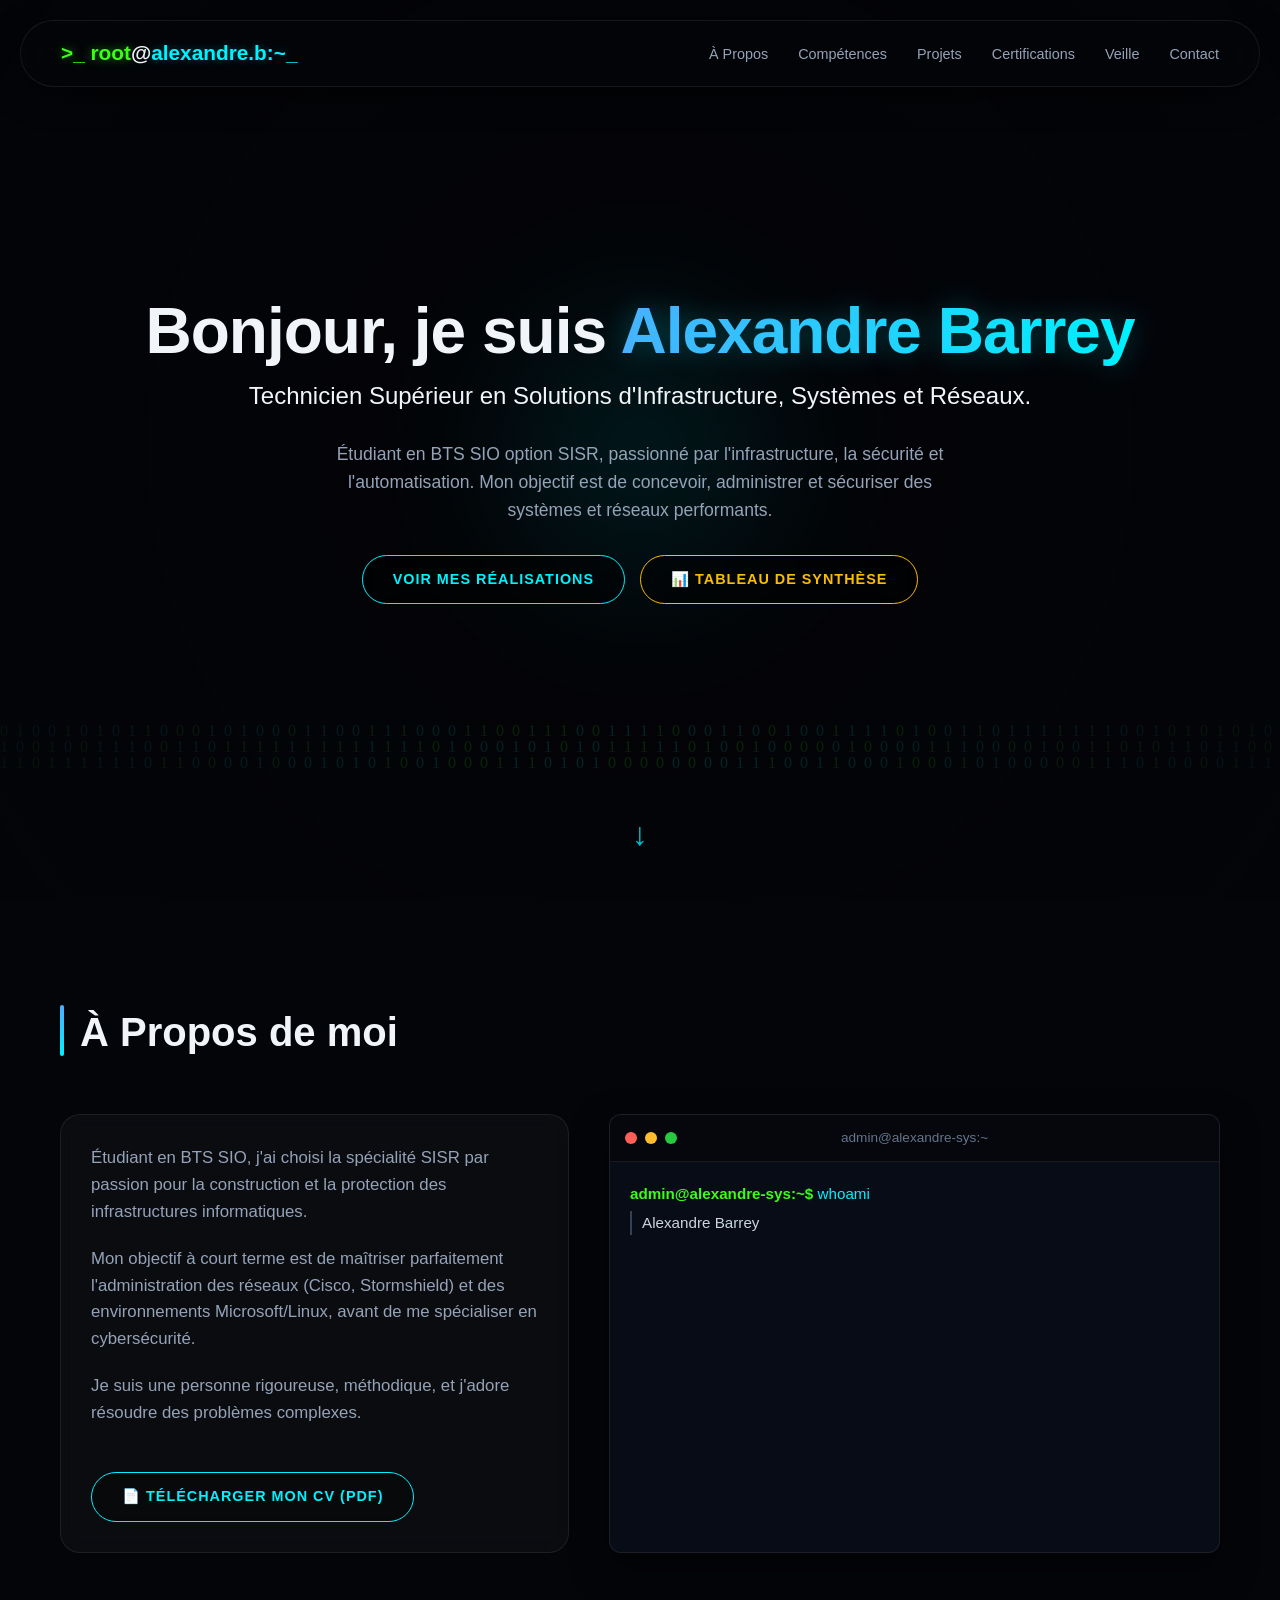
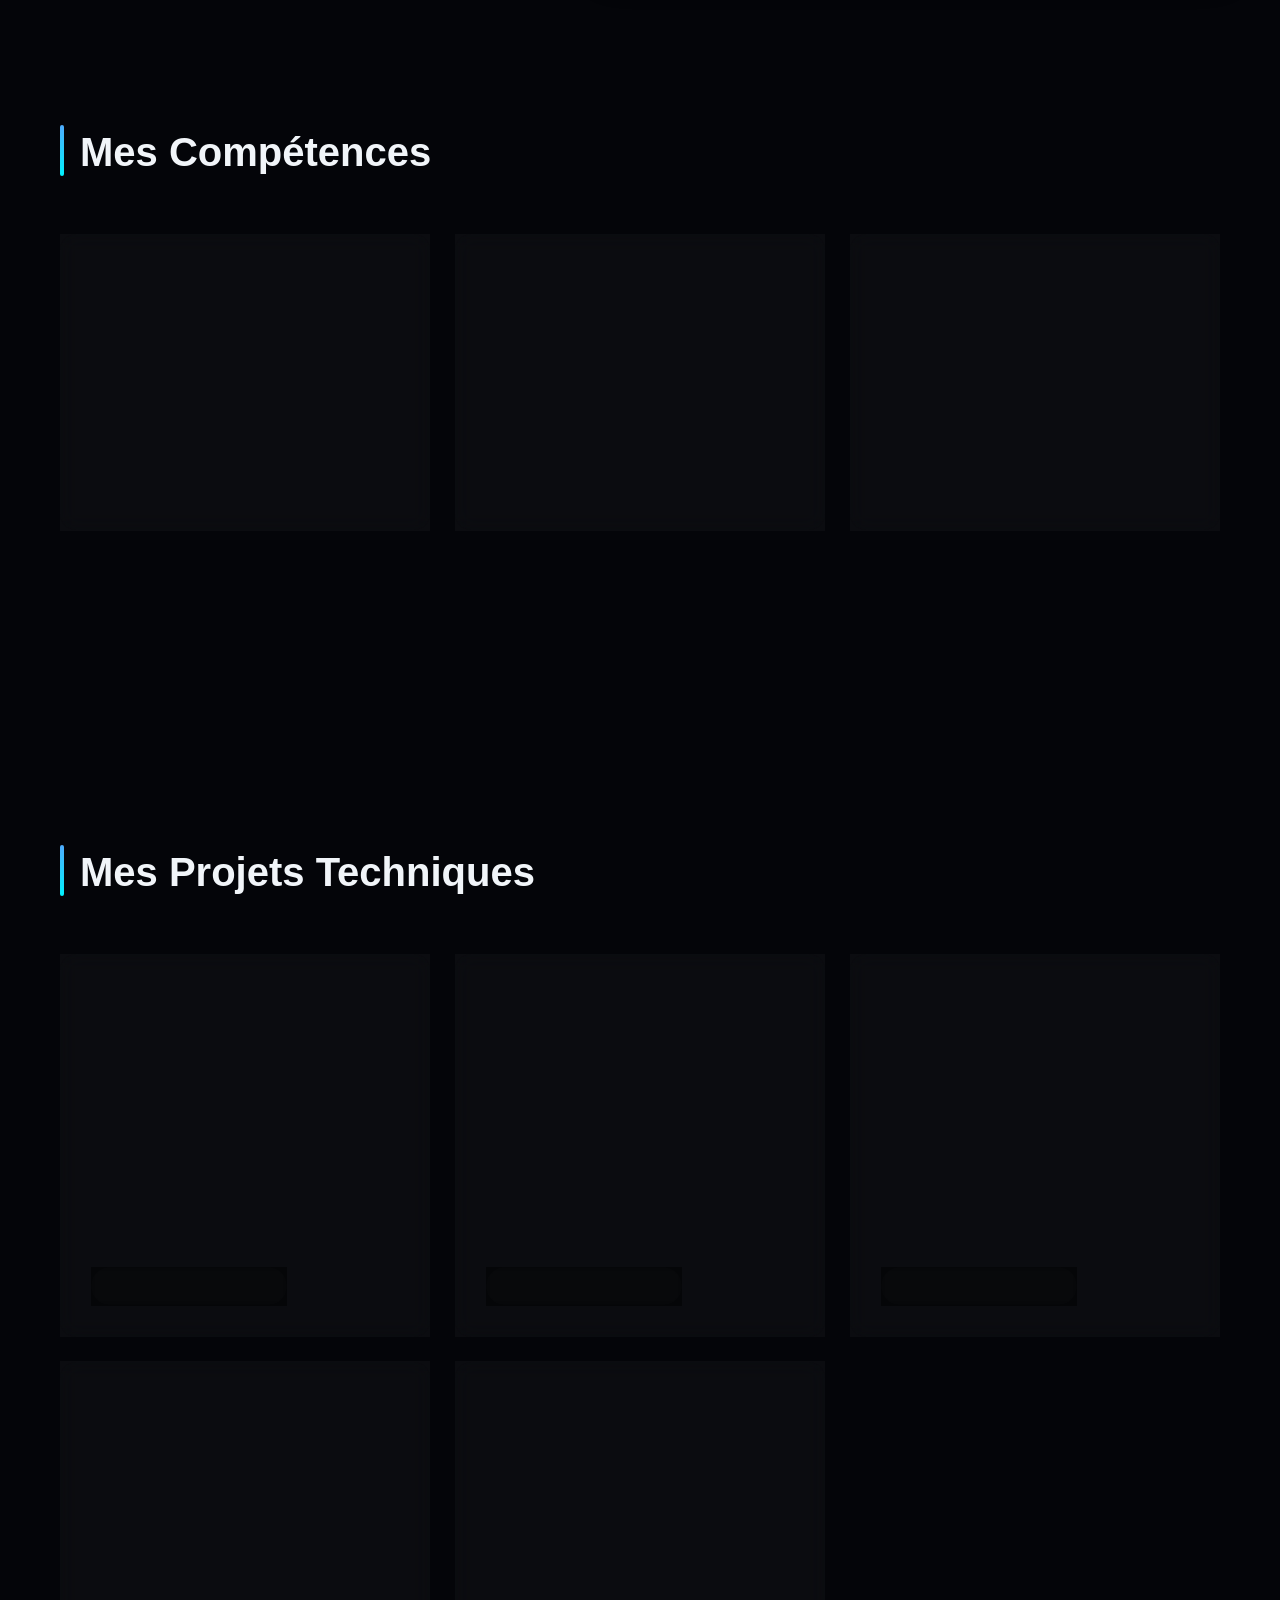
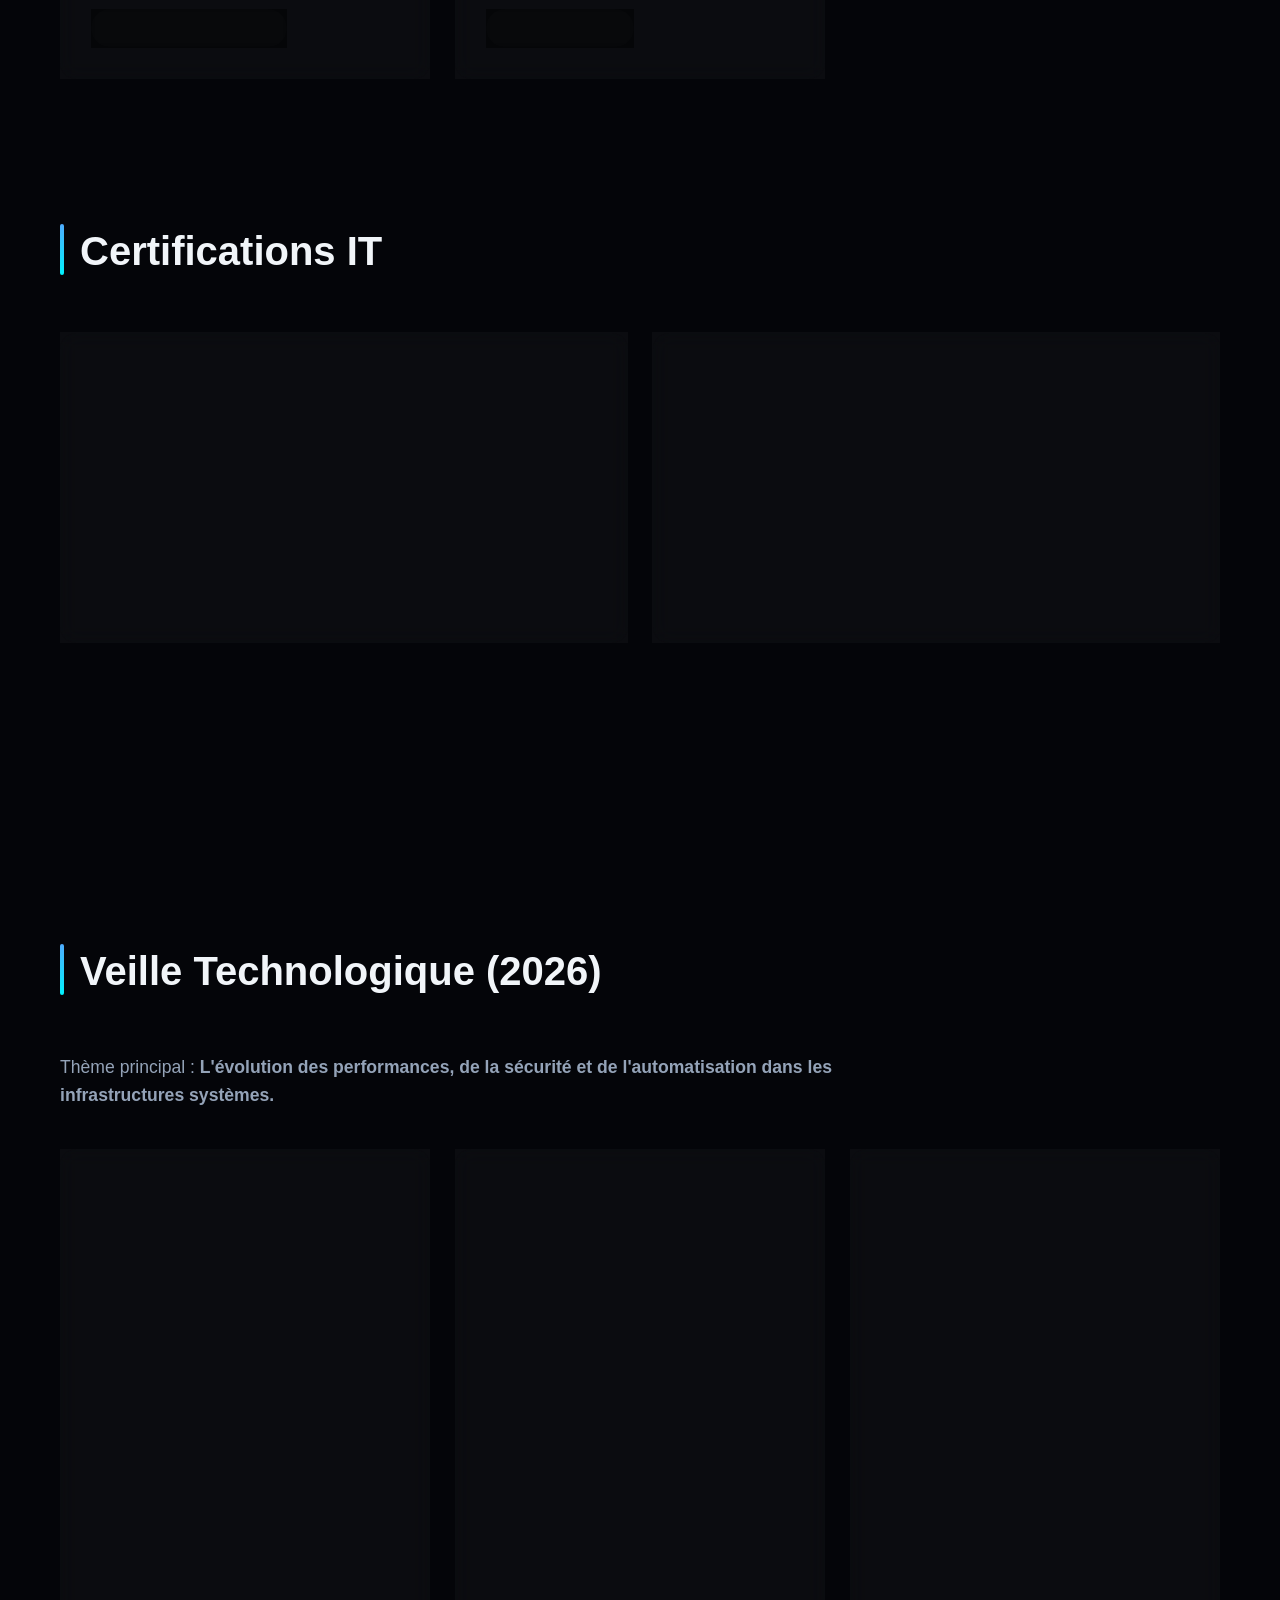
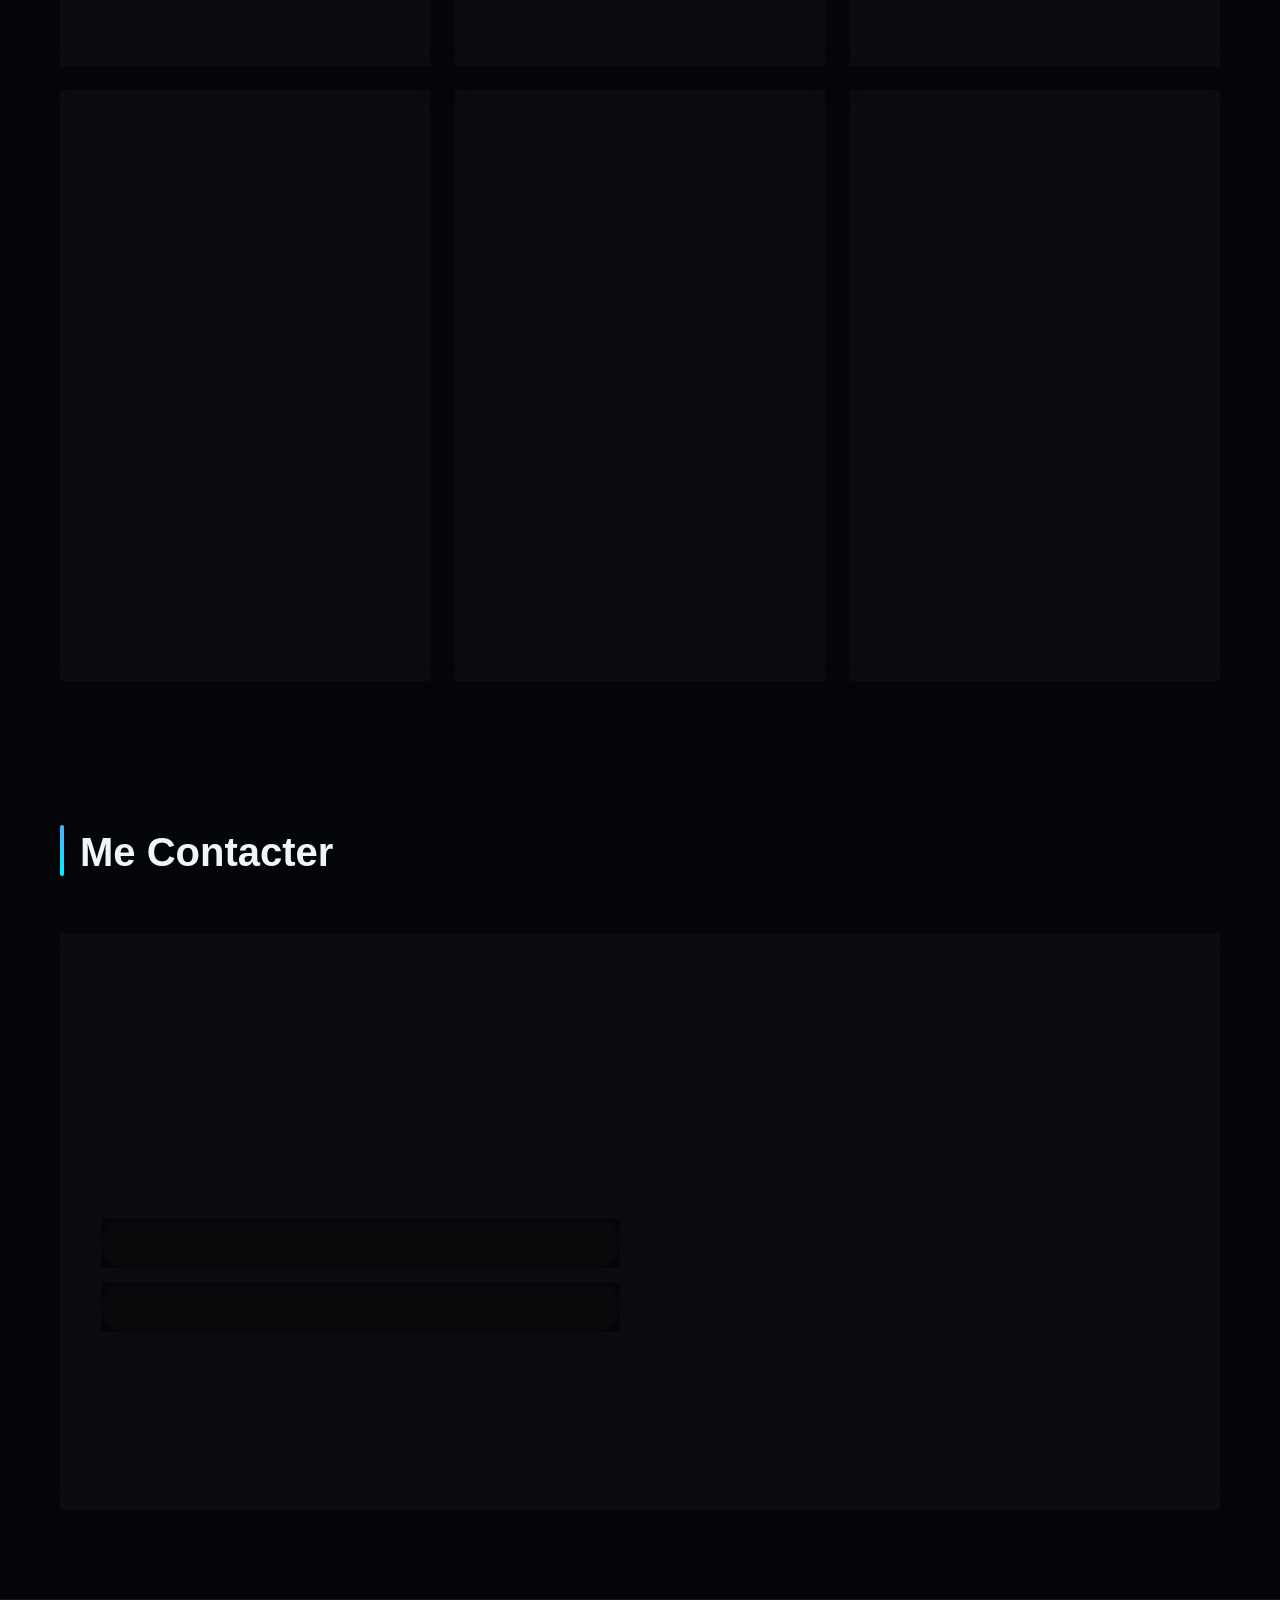
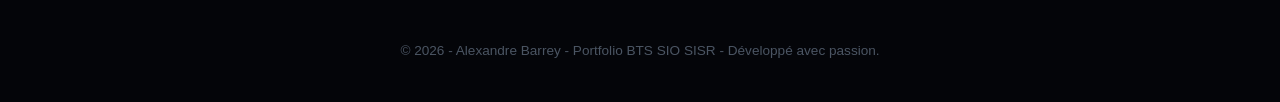
==== index.html @ c7a0bb89 "Update index.html" ====
<!DOCTYPE html>
<html lang="fr">
<head>
    <meta charset="UTF-8">
    <meta name="viewport" content="width=device-width, initial-scale=1.0">
    
    <title>Alexandre Barrey - Portfolio BTS SIO SISR - Infrastructure & Réseaux</title>
    <meta name="description" content="Portfolio professionnel d'Alexandre Barrey, étudiant en BTS SIO SISR. Spécialiste en solutions d'infrastructure, systèmes et réseaux informatiques.">
    <meta name="keywords" content="Alexandre Barrey, Alexandre Barrey SIO, Portfolio Alexandre Barrey, BTS SIO SISR, Administrateur Réseaux, Infrastructure, WDS, MDT, Sophos, GLPI, Cybersécurité">
    <meta name="author" content="Alexandre Barrey">
    <link rel="canonical" href="https://alexandresio7.github.io/Portfolio/">

    <meta property="og:title" content="Alexandre Barrey - Portfolio SISR">
    <meta property="og:description" content="Découvrez mes projets et compétences en systèmes et réseaux.">
    <meta property="og:url" content="https://alexandresio7.github.io/Portfolio/">
    <meta property="og:type" content="website">
    
    <style>
        /* ============================================================
           PORTFOLIO ALEXANDRE BARREY - ONE-PAGE GLASSMORPHISM
           ============================================================ */

        :root {
            --bg-dark: #040509;
            --bg-panel: rgba(255, 255, 255, 0.03);
            --border-glass: rgba(255, 255, 255, 0.08);
            --text-primary: #f1f5f9;
            --text-secondary: #94a3b8;
            --accent-neon: #00f2fe;
            --accent-glow: rgba(0, 242, 254, 0.3);
            --accent-purple: #4facfe;
            --terminal-bg: rgba(10, 15, 25, 0.85);
            --transition-smooth: all 0.5s cubic-bezier(0.23, 1, 0.32, 1);
        }

        * { margin: 0; padding: 0; box-sizing: border-box; font-family: 'SF Pro Display', -apple-system, BlinkMacSystemFont, 'Segoe UI', Roboto, sans-serif; -webkit-font-smoothing: antialiased; }

        body {
            background-color: var(--bg-dark);
            color: var(--text-primary);
            line-height: 1.6;
            scroll-behavior: smooth;
            overflow-x: hidden;
        }

        /* --- CANVAS BACKGROUND (MATRIX RAIN) --- */
        #bg-canvas {
            position: fixed;
            top: 0;
            left: 0;
            width: 100vw;
            height: 100vh;
            z-index: -2; 
            pointer-events: none; 
        }
        
        .bg-overlay {
            position: fixed; top: 0; left: 0; width: 100vw; height: 100vh;
            background: radial-gradient(circle at center, transparent 0%, rgba(4, 5, 9, 0.8) 100%);
            z-index: -1; pointer-events: none;
        }

        ::-webkit-scrollbar { width: 8px; }
        ::-webkit-scrollbar-track { background: var(--bg-dark); }
        ::-webkit-scrollbar-thumb { background: var(--border-glass); border-radius: 4px; }

        /* --- NAVIGATION --- */
        nav {
            display: flex; justify-content: space-between; align-items: center;
            padding: 15px 40px; background-color: rgba(4, 5, 9, 0.8);
            backdrop-filter: blur(20px); -webkit-backdrop-filter: blur(20px);
            position: fixed; width: calc(100% - 40px); max-width: 1400px;
            top: 20px; left: 50%; transform: translateX(-50%);
            z-index: 1000; border-radius: 100px;
            border: 1px solid var(--border-glass);
            box-shadow: 0 10px 30px rgba(0, 0, 0, 0.5);
        }

        .logo { 
            font-family: 'Consolas', 'Courier New', monospace; 
            font-size: 1.3rem; 
            font-weight: 700; 
            letter-spacing: 0px; 
            text-transform: lowercase; 
            text-decoration: none; 
        }
        .logo .user { color: #39ff14; text-shadow: 0 0 10px rgba(57, 255, 20, 0.5); }
        .logo .at { color: var(--text-primary); }
        .logo .host { color: var(--accent-neon); text-shadow: 0 0 10px var(--accent-glow); }
        .logo .cursor-blink { color: var(--accent-neon); animation: blink 1s step-end infinite; }

        .nav-links { list-style: none; display: flex; gap: 30px; }
        .nav-links a { color: var(--text-secondary); text-decoration: none; font-weight: 500; font-size: 0.9rem; transition: 0.3s; }
        .nav-links a:hover { color: var(--text-primary); text-shadow: 0 0 5px var(--accent-neon); }

        /* --- HERO SECTION & FLECHE --- */
        .hero { height: 100vh; display: flex; justify-content: center; align-items: center; text-align: center; padding: 0 20px; position: relative; }
        .hero::before { content: ''; position: absolute; width: 400px; height: 400px; background: radial-gradient(circle, var(--accent-glow) 0%, transparent 70%); border-radius: 50%; filter: blur(60px); opacity: 0.4; z-index: -1; }
        .hero h1 { font-size: 4rem; font-weight: 900; letter-spacing: -1px; margin-bottom: 10px; line-height: 1.1; }
        .hero h1 span { background: linear-gradient(90deg, var(--accent-purple), var(--accent-neon)); -webkit-background-clip: text; background-clip: text; color: transparent; text-shadow: 0 0 30px var(--accent-glow); }
        .hero h2 { font-size: 1.5rem; font-weight: 500; color: var(--text-primary); margin-top: 10px; }
        .hero p { margin: 25px auto; max-width: 650px; font-size: 1.1rem; color: var(--text-secondary); }
        
        .btn { display: inline-block; padding: 12px 30px; background: rgba(0, 0, 0, 0.5); backdrop-filter: blur(5px); color: var(--accent-neon); text-decoration: none; border-radius: 50px; font-weight: 600; font-size: 0.9rem; text-transform: uppercase; letter-spacing: 1px; border: 1px solid var(--accent-neon); transition: var(--transition-smooth); cursor: pointer; }
        .btn:hover { color: #040509; background-color: var(--accent-neon); box-shadow: 0 0 30px var(--accent-glow); transform: translateY(-2px); }

        .scroll-down { position: absolute; bottom: 40px; left: 50%; transform: translateX(-50%); font-size: 2rem; color: var(--accent-neon); text-decoration: none; animation: bounce 2s infinite; transition: 0.3s; opacity: 0.8; }
        .scroll-down:hover { opacity: 1; text-shadow: 0 0 15px var(--accent-glow); }
        @keyframes bounce { 0%, 20%, 50%, 80%, 100% { transform: translateY(0) translateX(-50%); } 40% { transform: translateY(-15px) translateX(-50%); } 60% { transform: translateY(-7px) translateX(-50%); } }

        /* --- SECTIONS GLOBALES --- */
        .section { padding: 100px 20px 40px 20px; max-width: 1200px; margin: auto; min-height: 80vh; position: relative;}
        .section-title { margin-bottom: 50px; font-size: 2.5rem; font-weight: 900; color: var(--text-primary); position: relative; padding-left: 20px; }
        .section-title::before { content: ''; position: absolute; left: 0; top: 5px; height: 80%; width: 4px; background: linear-gradient(to bottom, var(--accent-purple), var(--accent-neon)); border-radius: 2px; }

        /* --- A PROPOS / TERMINAL --- */
        .grid-about { display: grid; grid-template-columns: 1fr 1.2fr; gap: 40px; align-items: stretch; }
        .about-text { background: var(--bg-panel); backdrop-filter: blur(10px); padding: 30px; border-radius: 20px; border: 1px solid var(--border-glass); }
        .about-text p { color: var(--text-secondary); margin-bottom: 20px; font-size: 1.05rem; }
        
        .terminal-window { background: var(--terminal-bg); border-radius: 12px; border: 1px solid var(--border-glass); box-shadow: 0 15px 35px rgba(0,0,0,0.5); overflow: hidden; font-family: 'Consolas', 'Courier New', monospace; font-size: 0.95rem; display: flex; flex-direction: column; }
        .terminal-header { background: rgba(0, 0, 0, 0.4); padding: 12px 15px; display: flex; align-items: center; border-bottom: 1px solid var(--border-glass); }
        .term-dot { width: 12px; height: 12px; border-radius: 50%; margin-right: 8px; }
        .dot-red { background-color: #ff5f56; } .dot-yellow { background-color: #ffbd2e; } .dot-green { background-color: #27c93f; }
        .term-title { margin-left: auto; margin-right: auto; color: #64748b; font-size: 0.85rem; padding-right: 60px; }
        .terminal-body { padding: 20px; color: #e2e8f0; flex: 1; }
        .prompt { color: #39ff14; font-weight: bold; } .cmd { color: #00f2fe; }
        .output { color: #cbd5e1; margin-bottom: 15px; padding-left: 10px; border-left: 2px solid #334155; margin-top: 5px; }
        .highlight-output { color: #fbbc04; font-weight: bold; }
        .cursor { display: inline-block; width: 8px; height: 18px; background-color: #39ff14; vertical-align: middle; animation: blink 1s step-end infinite; }
        @keyframes blink { 0%, 100% { opacity: 1; } 50% { opacity: 0; } }

        /* --- COMPETENCES --- */
        .skill-item { margin-bottom: 20px; }
        .skill-info { display: flex; justify-content: space-between; margin-bottom: 8px; font-size: 0.95rem; color: var(--text-primary); font-weight: 500; }
        .skill-bar-bg { width: 100%; height: 8px; background: rgba(0, 0, 0, 0.4); border-radius: 10px; border: 1px solid var(--border-glass); overflow: hidden; }
        .skill-bar-fill { height: 100%; background: linear-gradient(90deg, var(--accent-purple), var(--accent-neon)); border-radius: 10px; box-shadow: 0 0 10px var(--accent-glow); }

        /* --- PROJETS ET CARTES --- */
        .grid-container { display: grid; grid-template-columns: repeat(auto-fit, minmax(320px, 1fr)); gap: 25px; }
        .card { background: var(--bg-panel); backdrop-filter: blur(10px); padding: 30px; border-radius: 16px; border: 1px solid var(--border-glass); transition: var(--transition-smooth); position: relative; overflow: hidden; display: flex; flex-direction: column; opacity: 0; transform: translateY(30px); }
        .card::after { content: ''; position: absolute; width: 100px; height: 100px; background: var(--accent-glow); border-radius: 50%; filter: blur(30px); opacity: 0; transition: var(--transition-smooth); top: -50px; right: -50px; z-index: -1; }
        .card:hover { transform: translateY(-8px); border-color: rgba(0, 242, 254, 0.3); box-shadow: 0 20px 40px rgba(0, 0, 0, 0.4); }
        .card:hover::after { opacity: 1; }
        .card h3 { margin-bottom: 20px; font-size: 1.3rem; color: var(--text-primary); }
        .card p { color: var(--text-secondary); margin-bottom: 25px; font-size: 0.95rem; flex-grow: 1; }
        
        .badge { display: inline-block; background-color: rgba(255, 255, 255, 0.03); color: var(--text-secondary); padding: 6px 14px; border-radius: 40px; font-size: 0.75rem; font-weight: 500; margin: 0 6px 8px 0; border: 1px solid var(--border-glass); }
        .card:hover .badge { border-color: rgba(0, 242, 254, 0.2); color: var(--text-primary); }
        .btn-view { margin-top: auto; align-self: flex-start; padding: 8px 20px; font-size: 0.8rem; }

        /* --- DIAPOSITIVES VEILLE (PLAN) --- */
        .slide-grid { display: grid; grid-template-columns: repeat(auto-fit, minmax(200px, 1fr)); gap: 15px; margin-top: 15px; }
        .slide-item { background: rgba(0,0,0,0.4); border: 1px solid var(--border-glass); border-left: 3px solid var(--accent-neon); padding: 15px; border-radius: 8px; }
        .slide-item h4 { color: var(--text-primary); font-size: 1rem; margin-bottom: 10px; }
        .slide-item ul { margin-left: 15px; color: var(--text-secondary); font-size: 0.85rem; }
        .slide-item .key-point { margin-top: 10px; color: var(--accent-neon); font-size: 0.85rem; font-weight: bold; }

        /* --- CONTACT FORM --- */
        .contact-container { display: grid; grid-template-columns: 1fr 1fr; gap: 40px; background: var(--bg-panel); padding: 40px; border-radius: 20px; border: 1px solid var(--border-glass); backdrop-filter: blur(10px); }
        .contact-form { display: flex; flex-direction: column; gap: 20px; }
        .contact-form div { display: flex; flex-direction: column; gap: 8px; }
        .contact-form label { font-weight: 600; color: var(--text-secondary); font-size: 0.9rem; }
        .contact-form input, .contact-form textarea { width: 100%; padding: 15px; border: 1px solid var(--border-glass); border-radius: 12px; background-color: rgba(0, 0, 0, 0.4); color: var(--text-primary); font-size: 1rem; transition: var(--transition-smooth); }
        .contact-form input:focus, .contact-form textarea:focus { outline: none; border-color: var(--accent-neon); box-shadow: 0 0 15px var(--accent-glow); }
        .contact-form textarea { min-height: 150px; resize: vertical; }
        .btn-submit { background: linear-gradient(90deg, var(--accent-purple), var(--accent-neon)); color: #040509; border: none; padding: 15px; border-radius: 12px; font-weight: 700; cursor: pointer; transition: 0.3s; margin-top: 10px; }
        .btn-submit:hover { box-shadow: 0 10px 30px var(--accent-glow); transform: translateY(-2px); }
        
        .contact-info h3 { margin-bottom: 20px; color: var(--accent-neon); }
        .contact-info p { color: var(--text-secondary); margin-bottom: 20px; }
        .social-btn { display: block; text-align: center; margin-bottom: 15px; }

        /* --- BOUTON RETOUR EN HAUT --- */
        #backToTop {
            position: fixed; bottom: 30px; right: 30px; width: 50px; height: 50px;
            background-color: rgba(4, 5, 9, 0.8); backdrop-filter: blur(10px);
            border: 1px solid var(--accent-neon); border-radius: 50%;
            display: flex; justify-content: center; align-items: center;
            color: var(--accent-neon); font-size: 1.5rem; text-decoration: none;
            box-shadow: 0 5px 15px rgba(0,0,0,0.5); transition: var(--transition-smooth);
            opacity: 0; visibility: hidden; z-index: 999;
        }
        #backToTop.show { opacity: 1; visibility: visible; }
        #backToTop:hover { background-color: var(--accent-neon); color: #000; box-shadow: 0 0 20px var(--accent-glow); transform: translateY(-5px); }

        /* --- FOOTER --- */
        footer { text-align: center; padding: 40px 20px; border-top: 1px solid var(--border-glass); margin-top: 50px; color: #4b5563; font-size: 0.85rem; position: relative;}

        /* --- RESPONSIVE --- */
        @media (max-width: 900px) {
            nav { padding: 15px 20px; flex-direction: column; gap: 10px; border-radius: 20px; }
            .nav-links { gap: 15px; flex-wrap: wrap; justify-content: center; }
            .hero h1 { font-size: 2.5rem; }
            .grid-about, .contact-container { grid-template-columns: 1fr; }
        }
    </style>
</head>
<body>

    <canvas id="bg-canvas"></canvas>
    <div class="bg-overlay"></div>

    <nav>
        <a href="#accueil" class="logo">
            <span class="user">&gt;_ root</span><span class="at">@</span><span class="host">alexandre.b:~</span><span class="cursor-blink">_</span>
        </a>
        <ul class="nav-links">
            <li><a href="#about">À Propos</a></li>
            <li><a href="#competences">Compétences</a></li>
            <li><a href="#projets">Projets</a></li>
            <li><a href="#certifications">Certifications</a></li>
            <li><a href="#veille">Veille</a></li>
            <li><a href="#contact">Contact</a></li>
        </ul>
    </nav>

    <header id="accueil" class="hero">
        <div>
            <h1>Bonjour, je suis <span>Alexandre Barrey</span></h1>
            <h2>Technicien Supérieur en Solutions d'Infrastructure, Systèmes et Réseaux.</h2>
            <p>Étudiant en BTS SIO option SISR, passionné par l'infrastructure, la sécurité et l'automatisation. Mon objectif est de concevoir, administrer et sécuriser des systèmes et réseaux performants.</p>
            <div style="margin-top: 30px; display: flex; justify-content: center; gap: 15px; flex-wrap: wrap;">
                <a href="#projets" class="btn">Voir mes réalisations</a>
                <a href="https://docs.google.com/spreadsheets/d/1T4hxC_go26bJ9x8VVzdnUFsI1xL2lahg/edit?usp=sharing" target="_blank" class="btn" style="border-color: #fbbc04; color: #fbbc04;">📊 Tableau de Synthèse</a>
            </div>
        </div>
        <a href="#about" class="scroll-down" title="Découvrir mon profil">↓</a>
    </header>

    <section id="about" class="section">
        <h2 class="section-title">À Propos de moi</h2>
        <div class="grid-about">
            <div class="about-text">
                <p>Étudiant en BTS SIO, j'ai choisi la spécialité SISR par passion pour la construction et la protection des infrastructures informatiques.</p>
                <p>Mon objectif à court terme est de maîtriser parfaitement l'administration des réseaux (Cisco, Stormshield) et des environnements Microsoft/Linux, avant de me spécialiser en cybersécurité.</p>
                <p>Je suis une personne rigoureuse, méthodique, et j'adore résoudre des problèmes complexes.</p>
                <br>
                <a href="CV-Alexandre-Barrey.pdf" target="_blank" class="btn">📄 Télécharger mon CV (PDF)</a>
            </div>

            <div class="terminal-window" id="terminal-trigger">
                <div class="terminal-header">
                    <div class="term-dot dot-red"></div>
                    <div class="term-dot dot-yellow"></div>
                    <div class="term-dot dot-green"></div>
                    <div class="term-title">admin@alexandre-sys:~</div>
                </div>
                <div class="terminal-body" id="terminal-content">
                    </div>
            </div>
        </div>
    </section>

    <section id="competences" class="section">
        <h2 class="section-title">Mes Compétences</h2>
        <div class="grid-container">
            
            <div class="card">
                <h3>🌐 Réseau & Infrastructure</h3>
                
                <div class="skill-item">
                    <div class="skill-info"><span>Commutation & Routage (Cisco)</span><span>85%</span></div>
                    <div class="skill-bar-bg"><div class="skill-bar-fill" style="width: 85%;"></div></div>
                </div>
                <div class="skill-item">
                    <div class="skill-info"><span>Services TCP/IP (DNS, DHCP)</span><span>90%</span></div>
                    <div class="skill-bar-bg"><div class="skill-bar-fill" style="width: 90%;"></div></div>
                </div>
                <div class="skill-item">
                    <div class="skill-info"><span>VLAN & Interconnexion</span><span>80%</span></div>
                    <div class="skill-bar-bg"><div class="skill-bar-fill" style="width: 80%;"></div></div>
                </div>
            </div>

            <div class="card">
                <h3>🖥️ Systèmes & Virtualisation</h3>
                
                <div class="skill-item">
                    <div class="skill-info"><span>Windows Server & Active Directory</span><span>90%</span></div>
                    <div class="skill-bar-bg"><div class="skill-bar-fill" style="width: 90%;"></div></div>
                </div>
                <div class="skill-item">
                    <div class="skill-info"><span>Déploiement (WDS / MDT)</span><span>85%</span></div>
                    <div class="skill-bar-bg"><div class="skill-bar-fill" style="width: 85%;"></div></div>
                </div>
                <div class="skill-item">
                    <div class="skill-info"><span>Environnement Linux (Debian)</span><span>75%</span></div>
                    <div class="skill-bar-bg"><div class="skill-bar-fill" style="width: 75%;"></div></div>
                </div>
            </div>

            <div class="card">
                <h3>🛡️ Sécurité & Outils Support</h3>
                
                <div class="skill-item">
                    <div class="skill-info"><span>Ticketing & Inventaire (GLPI)</span><span>95%</span></div>
                    <div class="skill-bar-bg"><div class="skill-bar-fill" style="width: 95%;"></div></div>
                </div>
                <div class="skill-item">
                    <div class="skill-info"><span>Pare-feu (Stormshield & Sophos)</span><span>70%</span></div>
                    <div class="skill-bar-bg"><div class="skill-bar-fill" style="width: 70%;"></div></div>
                </div>
            </div>

        </div>
    </section>

    <section id="projets" class="section">
        <h2 class="section-title">Mes Projets Techniques</h2>
        <div class="grid-container">
            
            <div class="card">
                <h3>Serveur WDS / MDT</h3>
                <p>Automatisation complète du déploiement de postes de travail via le réseau. Configuration du serveur Windows Deployment Services (WDS) et du Microsoft Deployment Toolkit (MDT).</p>
                <div>
                    <span class="badge">Windows Server</span><span class="badge">Déploiement</span><span class="badge">Automatisation</span>
                </div>
                <a href="projet-wds.html" class="btn btn-view">Dossier Technique</a>
            </div>

            <div class="card">
                <h3>Support Utilisateur & Maintenance du Parc </h3>
                <p>Déploiement et configuration d'un boîtier UTM pour sécuriser l'infrastructure. Mise en place de règles de filtrage strictes, gestion du routage/NAT, et configuration de VPN.</p>
                <div>
                    <span class="badge">Cybersécurité</span><span class="badge">Routage / NAT</span><span class="badge">VPN</span>
                </div>
                <a href="projet-sophos.html" class="btn btn-view">Dossier Technique</a>
            </div>

            <div class="card">
                <h3>Gestion de Parc & RMM</h3>
                <p>Mise en œuvre de GLPI pour l'inventaire matériel et logiciel, et d'Atera pour la supervision et la prise en main à distance. Centralisation des informations.</p>
                <div>
                    <span class="badge">GLPI</span><span class="badge">Atera</span><span class="badge">Supervision</span>
                </div>
                <a href="projet-glpi-atera.html" class="btn btn-view">Dossier Technique</a>
            </div>

            <div class="card">
                <h3>Serveur Gestsup (Ticketing)</h3>
                <p>Mise en place d'une solution de ticketing (Helpdesk). Installation et configuration du serveur Apache, PHP et MariaDB (LAMP) pour le support utilisateur.</p>
                <div>
                    <span class="badge">LAMP</span><span class="badge">Ticketing</span><span class="badge">Support N1</span>
                </div>
                <a href="projet-gestsup.html" class="btn btn-view">Dossier Technique</a>
            </div> 

            <div class="card">
                <h3>Portfolio Numérique</h3>
                <p>Conception, développement (Single Page Application) et hébergement de mon portfolio avec GitHub Pages. Utilisation du design Glassmorphism et gestion de version Git.</p>
                <div>
                    <span class="badge">HTML / CSS</span><span class="badge">GitHub</span><span class="badge">Web Design</span>
                </div>
                <a href="#" class="btn btn-view">Vous y êtes !</a>
            </div>

        </div> 
    </section>

    <section id="certifications" class="section">
        <h2 class="section-title">Certifications IT</h2>
        <div class="grid-container">
            <div class="card" style="align-items: center; text-align: center;">
                <img src="logo-stormshield.png" alt="Stormshield" style="height: 60px; margin-bottom: 20px;">
                <h3>Stormshield CSNA</h3>
                <p>Administration et configuration des pare-feux UTM. Maîtrise du filtrage, du NAT et des VPN.</p>
                <div><span class="badge" style="color: #ff8833; border-color: rgba(255, 102, 0, 0.3);">Cybersécurité</span><span class="badge">En préparation</span></div>
            </div>
            <div class="card" style="align-items: center; text-align: center;">
                <img src="https://upload.wikimedia.org/wikipedia/commons/0/08/Cisco_logo_blue_2016.svg" alt="Cisco" style="height: 60px; margin-bottom: 20px;">
                <h3>Cisco CCNA (200-301)</h3>
                <p>Routage, commutation (VLAN), adressage IP (v4/v6) et sécurisation des architectures réseau.</p>
                <div><span class="badge" style="color: #00bceb; border-color: rgba(0, 188, 235, 0.3);">Réseau</span><span class="badge">En préparation</span></div>
            </div>
        </div>
    </section>

    <section id="veille" class="section">
        <h2 class="section-title">Veille Technologique (2026)</h2>
        <p style="color: var(--text-secondary); margin-bottom: 40px; font-size: 1.1rem; max-width: 900px;">
            Thème principal : <strong>L'évolution des performances, de la sécurité et de l'automatisation dans les infrastructures systèmes.</strong>
        </p>
        
        <div class="grid-container">
            
            <div class="card">
                <h3>💾 Windows Server 2025 : Révolution NVMe</h3>
                <div style="margin-bottom: 15px;">
                    <span class="badge" style="color: #00f2fe; border-color: rgba(0, 242, 254, 0.3);">Stockage</span>
                    <span class="badge" style="color: #39ff14; border-color: rgba(57, 255, 20, 0.3);">Performance</span>
                </div>
                <p><strong>L'actualité :</strong> Microsoft abandonne l'ancienne pile SCSI au profit du pilote natif NVMeDisk.sys.</p>
                <p><strong>Impact SISR :</strong> Cette refonte totale permet des gains massifs en production : jusqu'à 80% d'IOPS en plus et une baisse de 12% de la charge CPU sur les serveurs.</p>
                
                <div style="margin-top: auto; padding-top: 15px; border-top: 1px solid var(--border-glass);">
                    <p style="font-size: 0.85rem; color: var(--text-secondary); margin-bottom: 5px;">Sources officielles :</p>
                    <ul style="list-style-type: none; font-size: 0.85rem; line-height: 1.8;">
                        <li>🔗 <a href="https://www.storagereview.com/review/windows-server-native-nvme" target="_blank" style="color: var(--accent-neon); text-decoration: none;">StorageReview : Benchmarks Native NVMe</a></li>
                        <li>🔗 <a href="https://www.starwindsoftware.com/blog/windows-server-native-nvme-support/" target="_blank" style="color: var(--accent-neon); text-decoration: none;">StarWind : Windows Server Support</a></li>
                    </ul>
                </div>
            </div>

            <div class="card">
                <h3>🔄 Windows 2025 : Hotpatching On-Premises</h3>
                <div style="margin-bottom: 15px;">
                    <span class="badge" style="color: #00f2fe; border-color: rgba(0, 242, 254, 0.3);">Windows Server</span>
                    <span class="badge" style="color: #ff8833; border-color: rgba(255, 102, 0, 0.3);">Haute Disponibilité</span>
                </div>
                <p><strong>L'actualité :</strong> Microsoft étend la capacité de Hotpatching aux serveurs physiques locaux (hors cloud) via Azure Arc.</p>
                <p><strong>Impact SISR :</strong> Application de correctifs critiques sans redémarrage. La "fenêtre de maintenance" nocturne devient obsolète, l'automatisation se déplace vers l'audit de conformité continu.</p>
                
                <div style="margin-top: auto; padding-top: 15px; border-top: 1px solid var(--border-glass);">
                    <p style="font-size: 0.85rem; color: var(--text-secondary); margin-bottom: 5px;">Sources officielles :</p>
                    <ul style="list-style-type: none; font-size: 0.85rem; line-height: 1.8;">
                        <li>🔗 <a href="https://techcommunity.microsoft.com/t5/windows-server-insiders/windows-server-2025-hotpatching/m-p/4000000" target="_blank" style="color: var(--accent-neon); text-decoration: none;">Microsoft : Hotpatching Announcement</a></li>
                    </ul>
                </div>
            </div>

            <div class="card">
                <h3>🛡️ Transition Secure Boot & Patching</h3>
                <div style="margin-bottom: 15px;">
                    <span class="badge" style="color: #ff8833; border-color: rgba(255, 102, 0, 0.3);">Cybersécurité</span>
                    <span class="badge" style="color: #4facfe; border-color: rgba(79, 172, 254, 0.3);">Infrastructure</span>
                </div>
                <p><strong>L'actualité :</strong> Expiration critique des certificats Secure Boot de 2011 prévue pour fin 2026, nécessitant une migration vers les CA 2023.</p>
                <p><strong>Impact SISR :</strong> Les administrateurs doivent anticiper cette transition et patcher les failles critiques pour éviter que les serveurs et postes clients ne refusent de démarrer (Écran noir).</p>
                
                <div style="margin-top: auto; padding-top: 15px; border-top: 1px solid var(--border-glass);">
                    <p style="font-size: 0.85rem; color: var(--text-secondary); margin-bottom: 5px;">Sources officielles :</p>
                    <ul style="list-style-type: none; font-size: 0.85rem; line-height: 1.8;">
                        <li>🔗 <a href="https://support.microsoft.com/en-us/topic/secure-boot-certificate-updates-guidance-for-it-professionals-and-organizations-e2b43f9f-b424-42df-bc6a-8476db65ab2f" target="_blank" style="color: var(--accent-neon); text-decoration: none;">Microsoft Support : IT Guidance</a></li>
                    </ul>
                </div>
            </div>

            <div class="card">
                <h3>🐧 Le Linux Kernel 7.0 (Phase Finale RC7)</h3>
                <div style="margin-bottom: 15px;">
                    <span class="badge" style="color: #fbbc04; border-color: rgba(251, 188, 4, 0.3);">Système Libre</span>
                    <span class="badge" style="color: #39ff14; border-color: rgba(57, 255, 20, 0.3);">Optimisation</span>
                </div>
                <p><strong>L'actualité :</strong> Linus Torvalds a publié la RC7 du noyau 7.0. Cette version stabilise enfin le pilote NTSYNC, permettant une synchronisation native des API Windows sous Linux.</p>
                <p><strong>Impact SISR :</strong> Fin des pertes de performances pour les apps Windows virtualisées. On peut envisager des migrations massives de serveurs legacy vers des hyperviseurs Linux sans sacrifier la réactivité.</p>
                
                <div style="margin-top: auto; padding-top: 15px; border-top: 1px solid var(--border-glass);">
                    <p style="font-size: 0.85rem; color: var(--text-secondary); margin-bottom: 5px;">Sources officielles :</p>
                    <ul style="list-style-type: none; font-size: 0.85rem; line-height: 1.8;">
                        <li>🔗 <a href="https://www.kernel.org/" target="_blank" style="color: var(--accent-neon); text-decoration: none;">The Linux Kernel Archives</a></li>
                    </ul>
                </div>
            </div>

            <div class="card">
                <h3>🤖 AIOps et MCP 1.0 (Standardisation)</h3>
                <div style="margin-bottom: 15px;">
                    <span class="badge" style="color: #00f2fe; border-color: rgba(0, 242, 254, 0.3);">Automatisation</span>
                    <span class="badge" style="color: #4facfe; border-color: rgba(79, 172, 254, 0.3);">Supervision</span>
                </div>
                <p><strong>L'actualité :</strong> Les principaux éditeurs (Google, Microsoft, Red Hat) ont ratifié le standard MCP 1.0 (Model Context Protocol).</p>
                <p><strong>Impact SISR :</strong> Ce protocole permet aux agents IA de "discuter" directement et de façon sécurisée avec nos outils système (SSH, API de monitoring). On passe de l'IA qui "écrit des scripts" à l'IA qui "résout des incidents" en autonomie.</p>
                
                <div style="margin-top: auto; padding-top: 15px; border-top: 1px solid var(--border-glass);">
                    <p style="font-size: 0.85rem; color: var(--text-secondary); margin-bottom: 5px;">Sources officielles :</p>
                    <ul style="list-style-type: none; font-size: 0.85rem; line-height: 1.8;">
                        <li>🔗 <a href="https://www.redhat.com/fr/topics/ai/what-is-model-context-protocol-mcp" target="_blank" style="color: var(--accent-neon); text-decoration: none;">Red Hat : Le protocole MCP</a></li>
                        <li>🔗 <a href="https://gblogs.cisco.com/ch-tech/mcp-protocol-ai-network-operations/" target="_blank" style="color: var(--accent-neon); text-decoration: none;">Cisco Blogs : MCP Protocol Revolution</a></li>
                    </ul>
                </div>
            </div>

            <div class="card">
                <h3>🔐 ZTNA : La fin annoncée des VPN</h3>
                <div style="margin-bottom: 15px;">
                    <span class="badge" style="color: #ff8833; border-color: rgba(255, 102, 0, 0.3);">Cybersécurité</span>
                    <span class="badge" style="color: #4facfe; border-color: rgba(79, 172, 254, 0.3);">Infrastructure</span>
                </div>
                <p><strong>L'actualité :</strong> L'adoption du Zero Trust Network Access (ZTNA) devient la norme en 2026 pour supplanter les architectures VPN traditionnelles jugées trop permissives.</p>
                <p><strong>Impact SISR :</strong> Contrairement au VPN qui ouvre l'accès à tout le réseau, le ZTNA n'autorise l'accès qu'à une application spécifique après vérification continue de l'identité et de l'état de santé du poste. Cela réduit drastiquement les mouvements latéraux en cas d'attaque.</p>
                
                <div style="margin-top: auto; padding-top: 15px; border-top: 1px solid var(--border-glass);">
                    <p style="font-size: 0.85rem; color: var(--text-secondary); margin-bottom: 5px;">Sources officielles :</p>
                    <ul style="list-style-type: none; font-size: 0.85rem; line-height: 1.8;">
                        <li>🔗 <a href="https://messervices.cyber.gouv.fr/guides/zero-trust" target="_blank" style="color: var(--accent-neon); text-decoration: none;">ANSSI : Le modèle Zero Trust</a></li>
                    </ul>
                </div>
            </div>



        </div>
    </section>

    <section id="contact" class="section">
        <h2 class="section-title">Me Contacter</h2>
        <div class="contact-container">
            <div class="contact-info">
                <h3>Discutons de mon profil !</h3>
                <p>Je suis à la recherche de nouvelles opportunités pour mettre en pratique mes compétences en infrastructure et réseaux.</p>
                <p>Que ce soit pour une offre, une question sur mes projets ou simplement pour échanger, n'hésitez pas à utiliser le formulaire ou à me contacter directement.</p>
                <br>
                
                <a href="https://www.linkedin.com/in/alexandre-barrey-a35454328/" target="_blank" class="btn social-btn">🔗 Mon profil LinkedIn</a>
                <a href="https://github.com/alexandresio7" target="_blank" class="btn social-btn" style="border-color: #f1f5f9; color: #f1f5f9;">💻 Mon profil GitHub</a>
                
                <div title="Cliquez pour sélectionner l'e-mail" 
                     onclick="window.getSelection().selectAllChildren(this);"
                     style="display: block; text-align: center; margin-bottom: 15px; padding: 12px 30px; 
                            background: rgba(16, 185, 129, 0.05); color: #10b981; border-radius: 50px; 
                            font-weight: 600; font-size: 0.95rem; font-family: 'Consolas', monospace;
                            border: 1px solid rgba(16, 185, 129, 0.3); cursor: pointer;
                            transition: 0.3s; user-select: all; -webkit-user-select: all;">
                    alexandre.barrey.sio@gmail.com
                </div>
            </div>
            
            <form id="my-form" action="https://formspree.io/f/mgonopal" method="POST" class="contact-form">
                <div>
                    <label for="name">Nom complet</label>
                    <input type="text" id="name" name="name" placeholder="Votre nom" required>
                </div>
                <div>
                    <label for="email">Adresse E-mail</label>
                    <input type="email" id="email" name="email" placeholder="votre@email.com" required>
                </div>
                <div>
                    <label for="message">Message</label>
                    <textarea id="message" name="message" placeholder="Votre message..." required></textarea>
                </div>
                <button type="submit" id="my-form-button" class="btn-submit">Envoyer le message</button>
                
                <p id="my-form-status" style="margin-top: 15px; text-align: center; font-weight: bold;"></p>
            </form>
        </div>
    </section>

    <a href="#accueil" id="backToTop" title="Retour en haut">↑</a>

    <footer>
        <p>© 2026 - Alexandre Barrey - Portfolio BTS SIO SISR - Développé avec passion.</p>
    </footer>

    <script>
        // 0. ANIMATION CANVAS (PLUIE BINAIRE MATRIX)
        const canvas = document.getElementById('bg-canvas');
        const ctx = canvas.getContext('2d');

        canvas.width = window.innerWidth;
        canvas.height = window.innerHeight;

        const letters = '01'; // On garde que des 0 et des 1 pour faire très binaire
        const fontSize = 16;
        const columns = canvas.width / fontSize;

        const drops = [];
        for (let x = 0; x < columns; x++) {
            drops[x] = 1;
        }

        function drawRain() {
            // Effet de traînée noire semi-transparente
            ctx.fillStyle = 'rgba(4, 5, 9, 0.05)';
            ctx.fillRect(0, 0, canvas.width, canvas.height);

            ctx.font = fontSize + 'px Consolas';

            for (let i = 0; i < drops.length; i++) {
                const text = letters.charAt(Math.floor(Math.random() * letters.length));
                
                // Alterne au hasard entre ton bleu néon et ton vert fluo, avec une opacité très faible
                if (Math.random() > 0.5) {
                    ctx.fillStyle = 'rgba(0, 242, 254, 0.2)'; // Bleu Néon
                } else {
                    ctx.fillStyle = 'rgba(57, 255, 20, 0.2)'; // Vert Fluo
                }

                ctx.fillText(text, i * fontSize, drops[i] * fontSize);

                if (drops[i] * fontSize > canvas.height && Math.random() > 0.975) {
                    drops[i] = 0;
                }
                drops[i]++;
            }
        }

        setInterval(drawRain, 50); // Vitesse de la pluie

        window.addEventListener('resize', () => {
            canvas.width = window.innerWidth;
            canvas.height = window.innerHeight;
        });


        // 1. Animation d'apparition des cartes au scroll (Scroll Reveal)
        const revealObserver = new IntersectionObserver((entries) => {
            entries.forEach((entry) => {
                if (entry.isIntersecting) {
                    entry.target.style.opacity = '1';
                    entry.target.style.transform = 'translateY(0)';
                }
            });
        }, { threshold: 0.1 });

        document.querySelectorAll('.card, .contact-container').forEach((el) => {
            revealObserver.observe(el);
        });

        // 2. Animation du Terminal
        const commands = [
            { cmd: "whoami", output: "Alexandre Barrey" },
            { cmd: "cat profil.txt", output: "Admin Sys/Reseau Junior.<br>Curieux, rigoureux et passionné." },
            { cmd: "ping -c 3 entreprise.fr", output: "64 bytes from recruteur: icmp_seq=1 time=0.04 ms<br>64 bytes from recruteur: icmp_seq=2 time=0.03 ms<br><span class='highlight-output'>--- Match professionnel détecté ✓ ---</span>" },
            { cmd: "./check_status.sh", output: "[OK] Compétences Réseau validées<br>[OK] Motivation à 100%<br>[OK] Prêt pour le déploiement" }
        ];

        const termContent = document.getElementById("terminal-content");
        let terminalStarted = false;
        let cmdIndex = 0;

        function typeCommand() {
            if (cmdIndex >= commands.length) {
                termContent.innerHTML += `<div><span class="prompt">admin@alexandre-sys:~$ </span><span class="cursor"></span></div>`;
                return;
            }

            const current = commands[cmdIndex];
            const lineDiv = document.createElement("div");
            lineDiv.innerHTML = `<span class="prompt">admin@alexandre-sys:~$ </span><span class="cmd"></span><span class="cursor"></span>`;
            termContent.appendChild(lineDiv);

            const cmdSpan = lineDiv.querySelector(".cmd");
            const cursorSpan = lineDiv.querySelector(".cursor");
            let charIndex = 0;

            const typeInterval = setInterval(() => {
                cmdSpan.textContent += current.cmd.charAt(charIndex);
                charIndex++;

                if (charIndex >= current.cmd.length) {
                    clearInterval(typeInterval);
                    cursorSpan.remove();
                    
                    setTimeout(() => {
                        const outputDiv = document.createElement("div");
                        outputDiv.className = "output";
                        outputDiv.innerHTML = current.output;
                        termContent.appendChild(outputDiv);
                        
                        cmdIndex++;
                        setTimeout(typeCommand, 600);
                    }, 400);
                }
            }, 50);
        }

        const terminalObserver = new IntersectionObserver((entries) => {
            if (entries[0].isIntersecting && !terminalStarted) {
                terminalStarted = true;
                setTimeout(typeCommand, 500);
            }
        }, { threshold: 0.5 });

        terminalObserver.observe(document.getElementById('terminal-trigger'));

        // 3. Traitement du formulaire de contact (Formspree)
        var form = document.getElementById("my-form");
        async function handleSubmit(event) {
            event.preventDefault(); 
            var status = document.getElementById("my-form-status");
            var btn = document.getElementById("my-form-button");
            var data = new FormData(event.target);
            
            btn.innerHTML = "Envoi en cours...";
            btn.style.opacity = "0.7";
            btn.disabled = true;

            fetch(event.target.action, {
                method: form.method,
                body: data,
                headers: {
                    'Accept': 'application/json'
                }
            }).then(response => {
                if (response.ok) {
                    status.innerHTML = "✅ Merci ! Votre message a été envoyé avec succès.";
                    status.style.color = "var(--accent-neon)";
                    form.reset(); 
                } else {
                    status.innerHTML = "❌ Erreur lors de l'envoi. Veuillez réessayer.";
                    status.style.color = "#ff5f56";
                }
                btn.innerHTML = "Envoyer le message";
                btn.style.opacity = "1";
                btn.disabled = false;
            }).catch(error => {
                status.innerHTML = "❌ Erreur réseau. Vérifiez votre connexion.";
                status.style.color = "#ff5f56";
                btn.innerHTML = "Envoyer le message";
                btn.style.opacity = "1";
                btn.disabled = false;
            });
        }
        form.addEventListener("submit", handleSubmit);

        // 4. Gestion du bouton "Retour en haut"
        const backToTopBtn = document.getElementById("backToTop");
        window.addEventListener("scroll", () => {
            if (window.scrollY > 400) {
                backToTopBtn.classList.add("show");
            } else {
                backToTopBtn.classList.remove("show");
            }
        });
    </script>
</body>
</html>
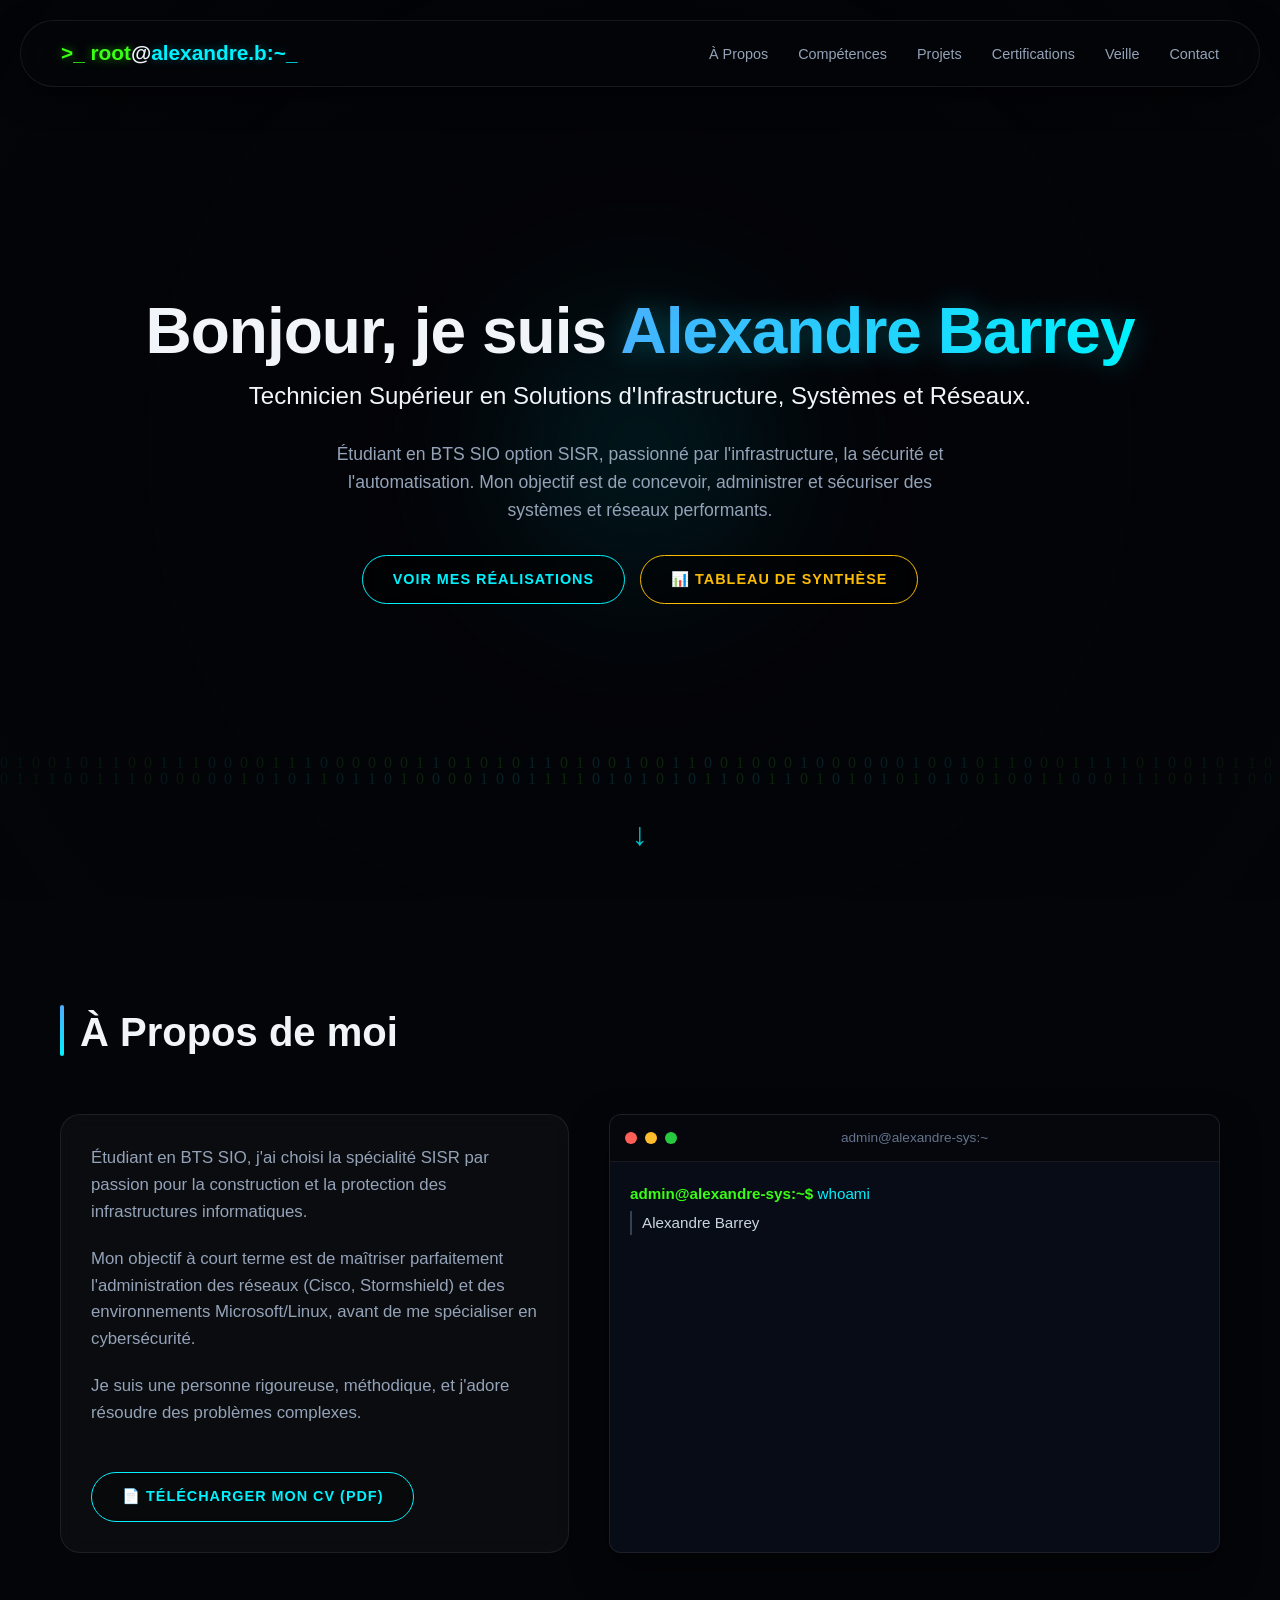
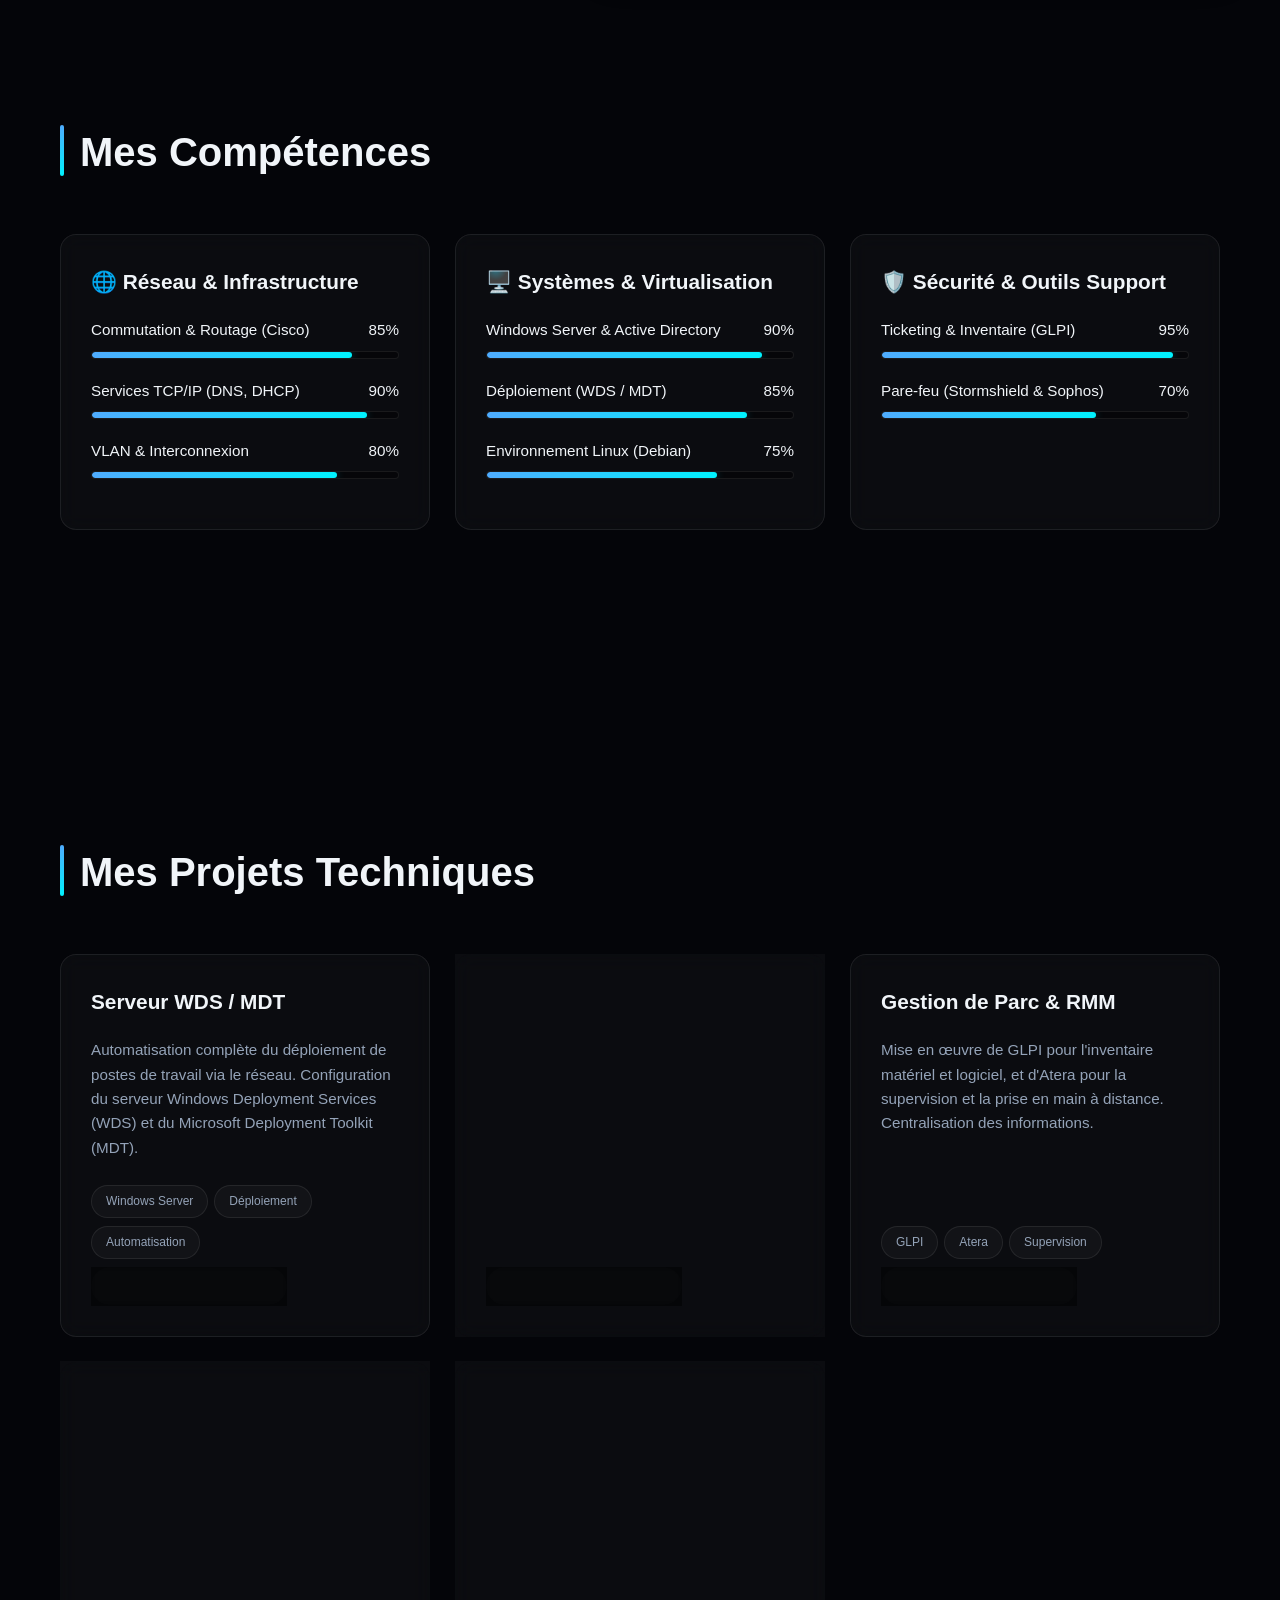
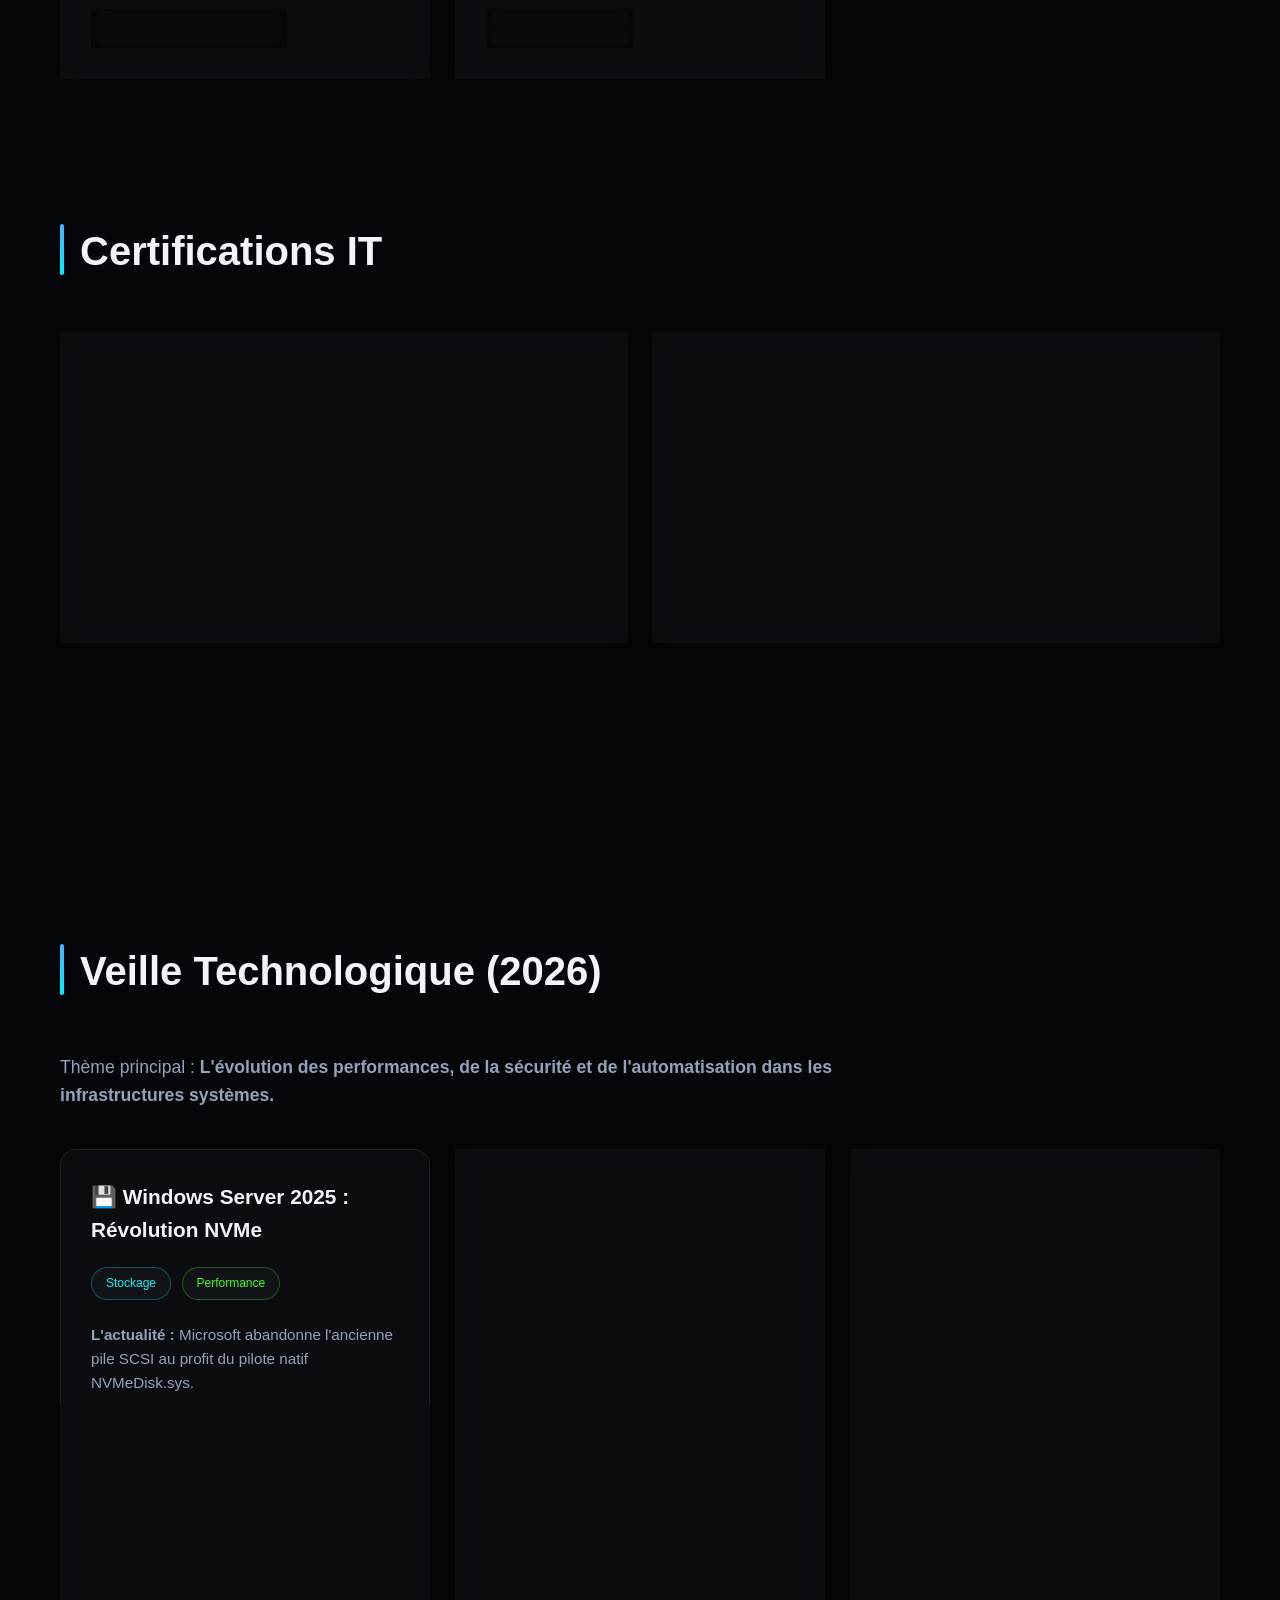
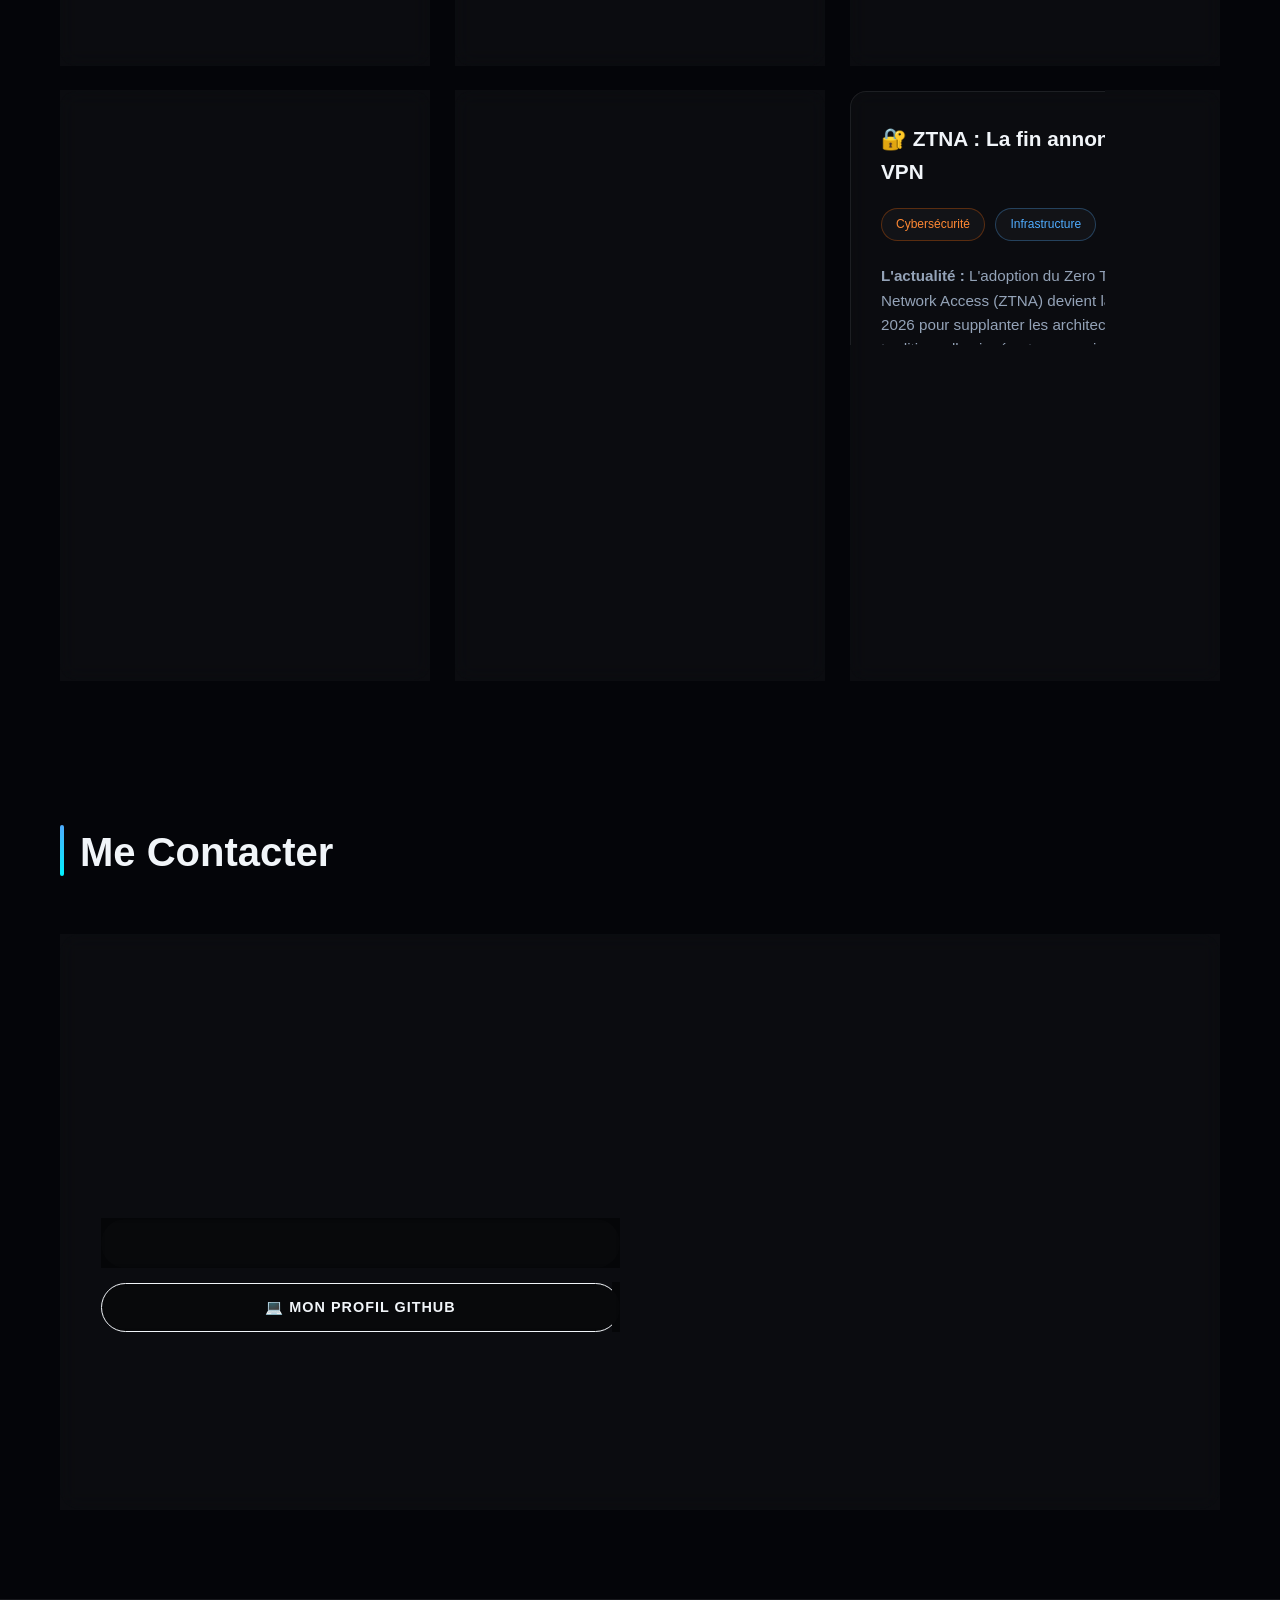
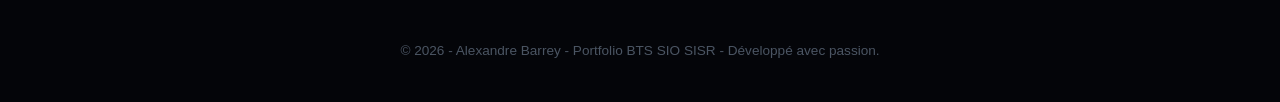
==== commit 1a597e7d: "Update index.html" ====
--- a/index.html
+++ b/index.html
@@ -321,7 +321,7 @@
 
             <div class="card">
                 <h3>Support Utilisateur & Maintenance du Parc </h3>
-                <p>Déploiement et configuration d'un boîtier UTM pour sécuriser l'infrastructure. Mise en place de règles de filtrage strictes, gestion du routage/NAT, et configuration de VPN.</p>
+<p>Missions en entreprise : Préparation et déploiement de postes (Mastering), installation de la solution de sécurité Sophos Endpoint et assistance aux utilisateurs via l'outil de ticketing GLPI.</p>
                 <div>
                     <span class="badge">Cybersécurité</span><span class="badge">Routage / NAT</span><span class="badge">VPN</span>
                 </div>
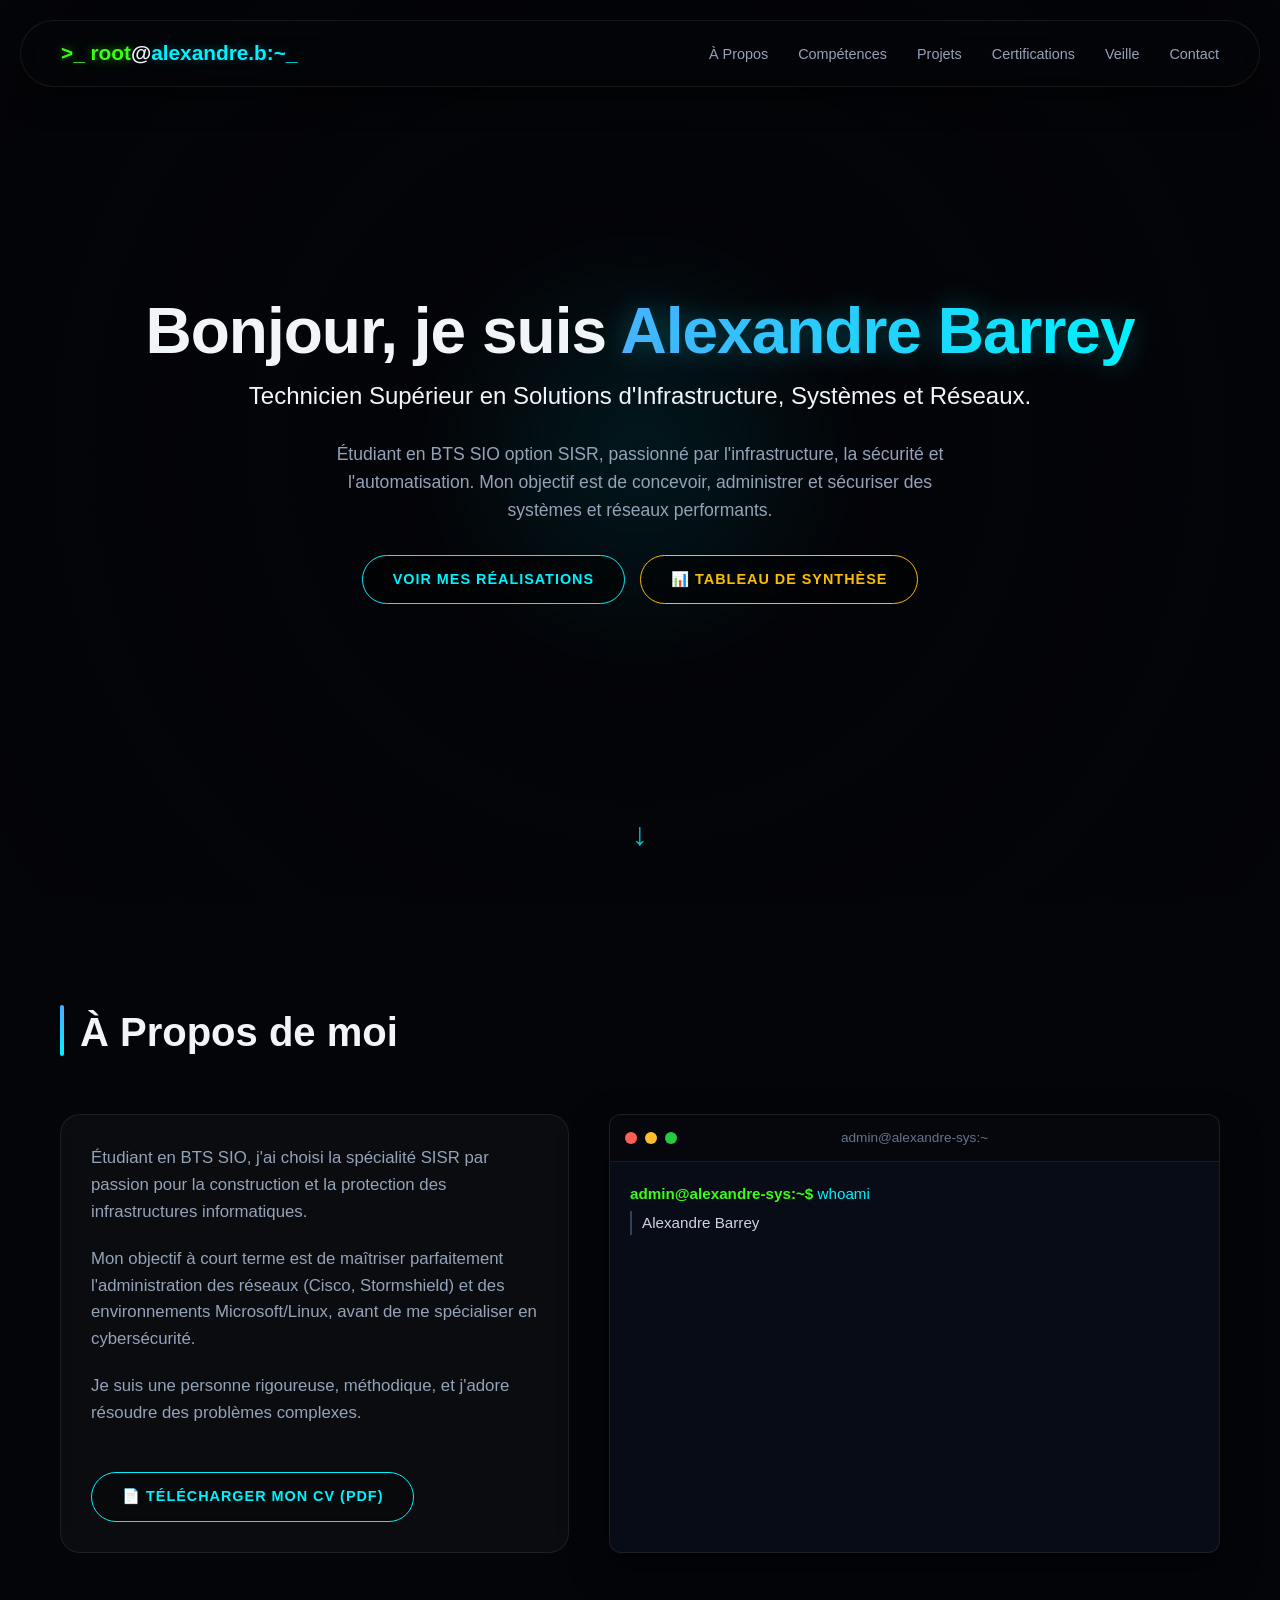
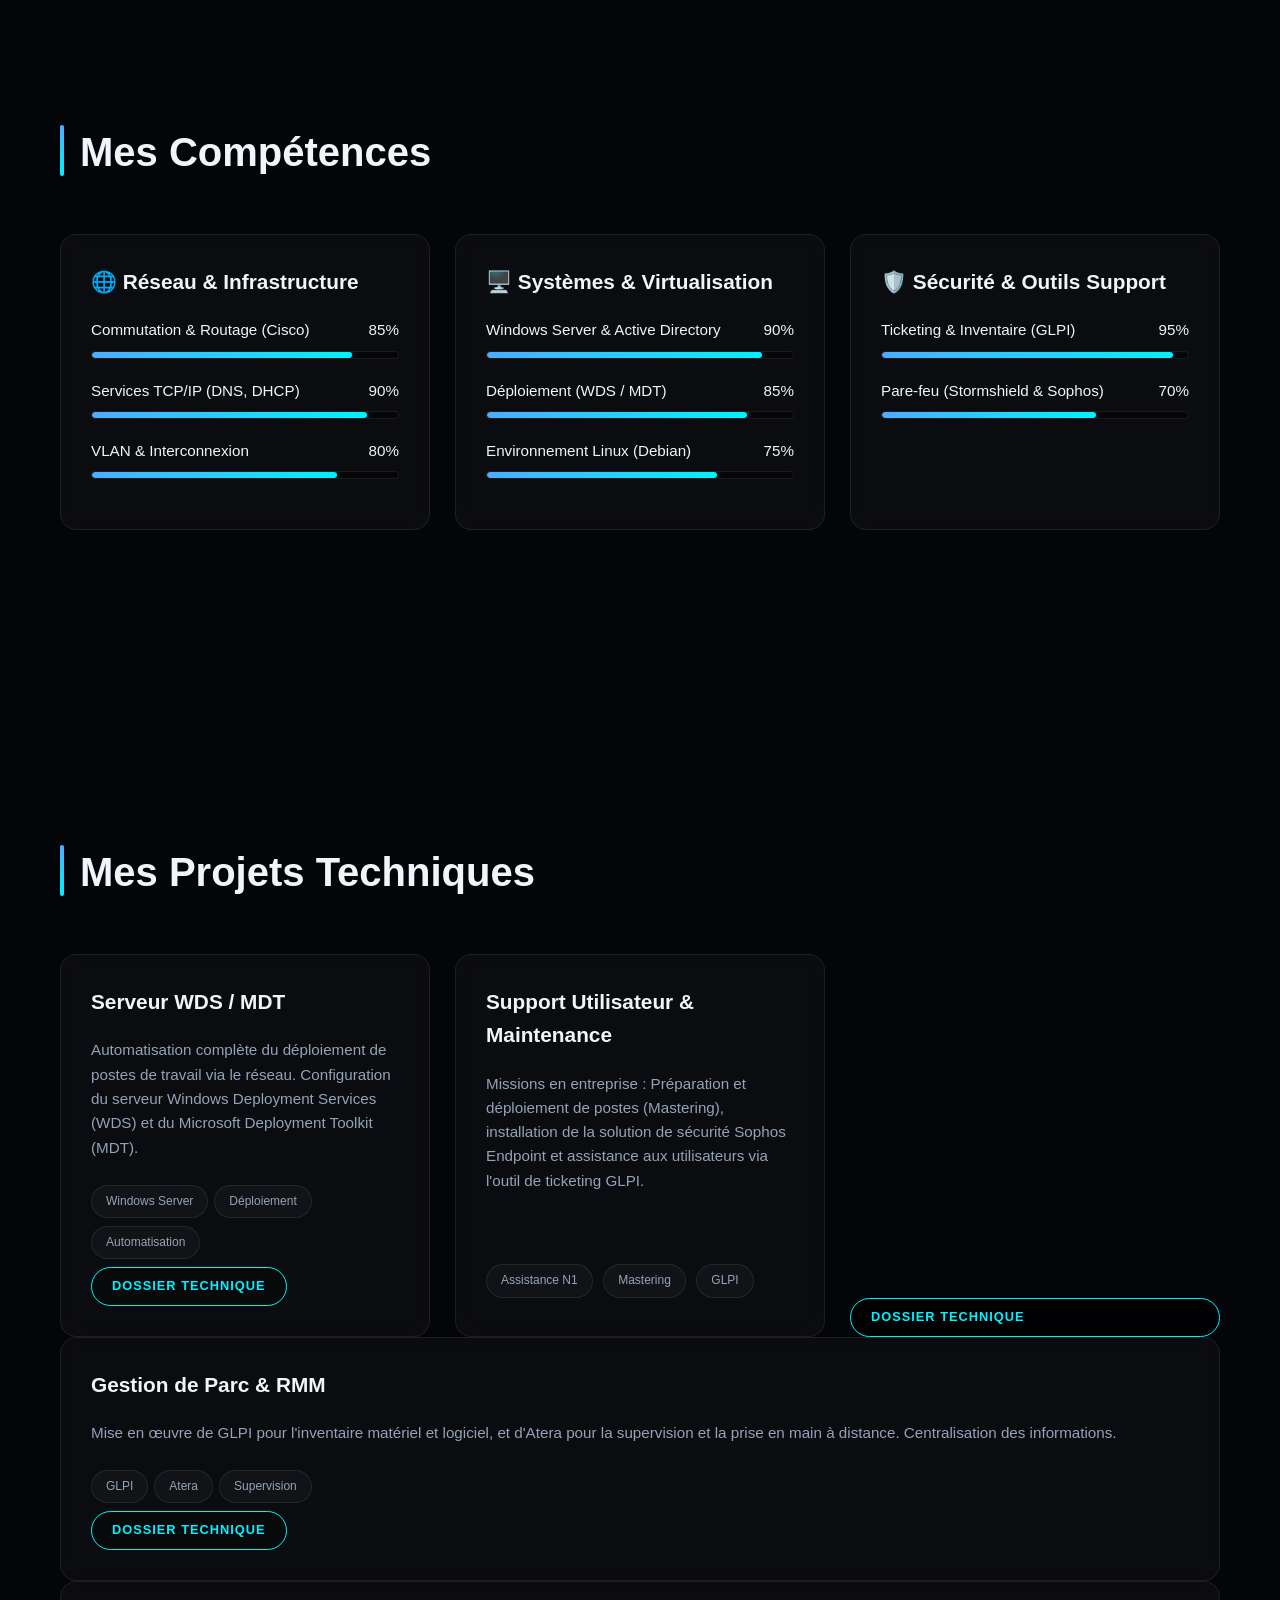
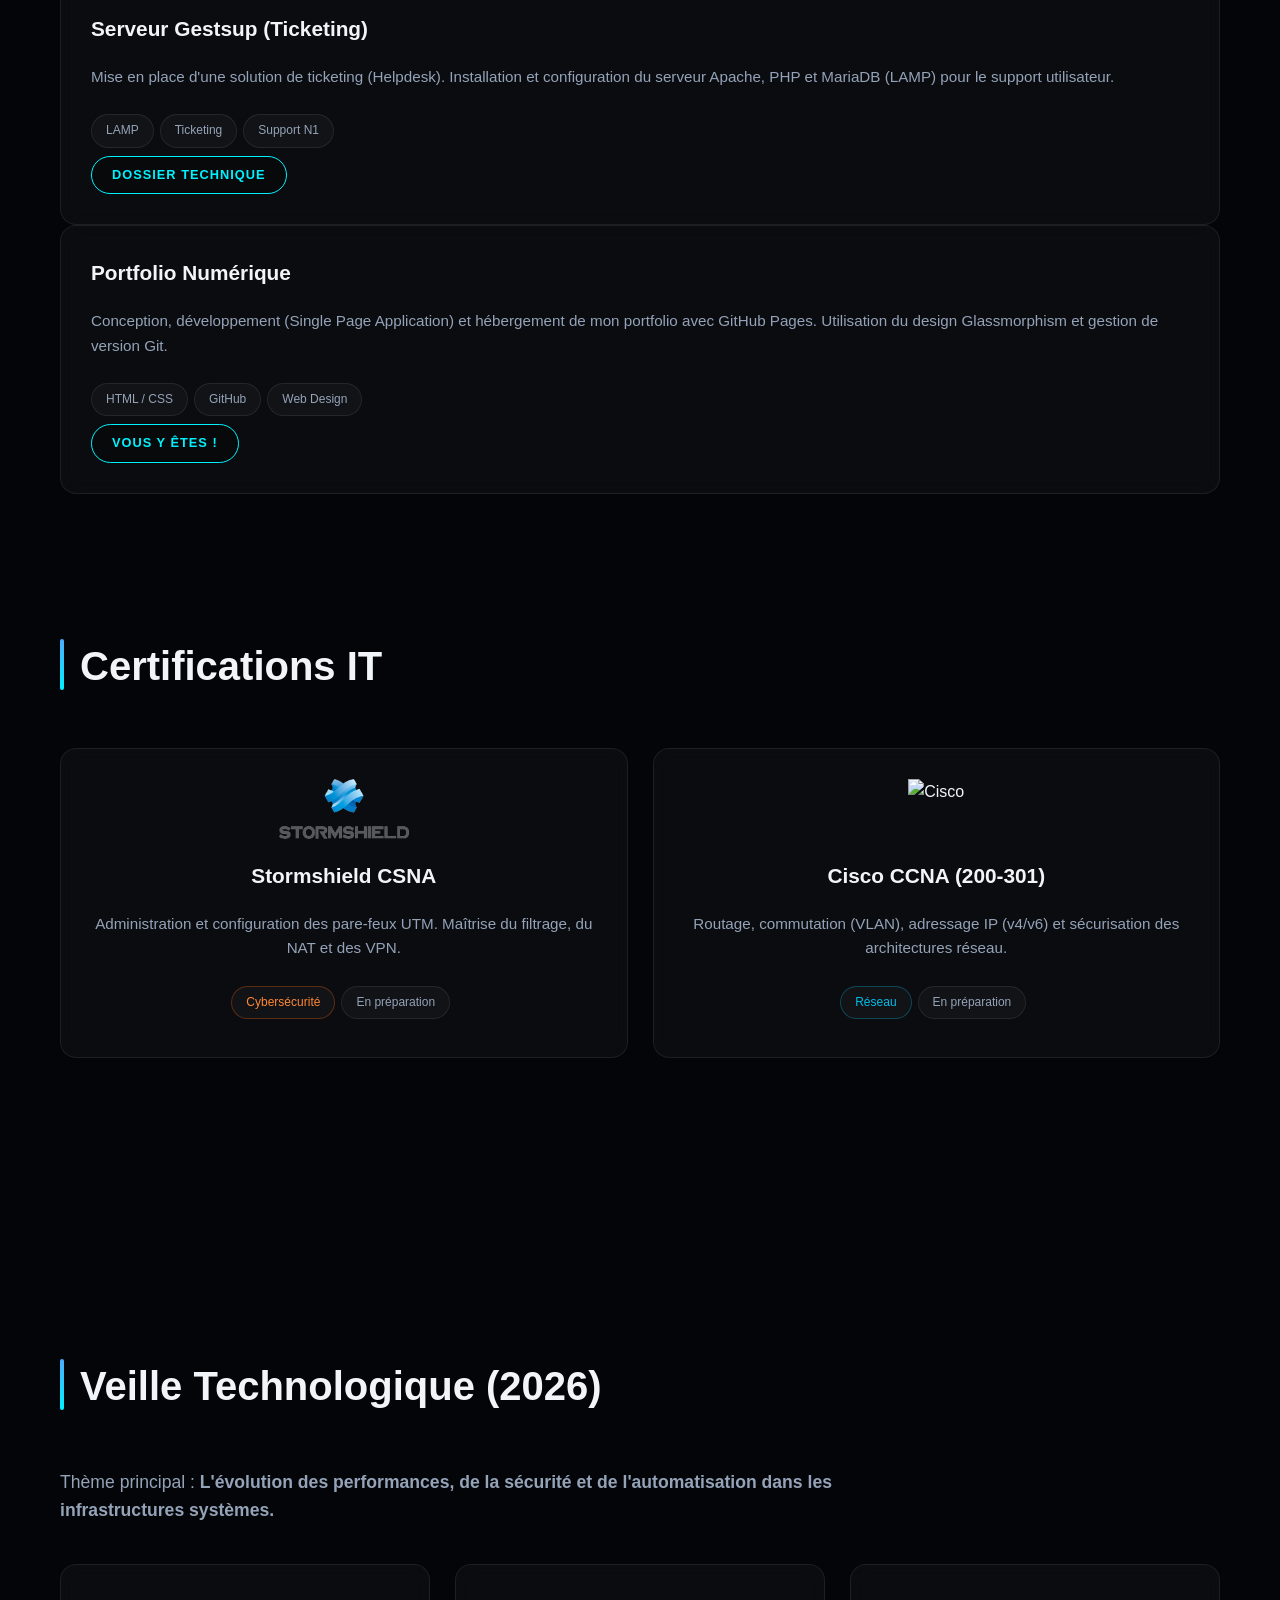
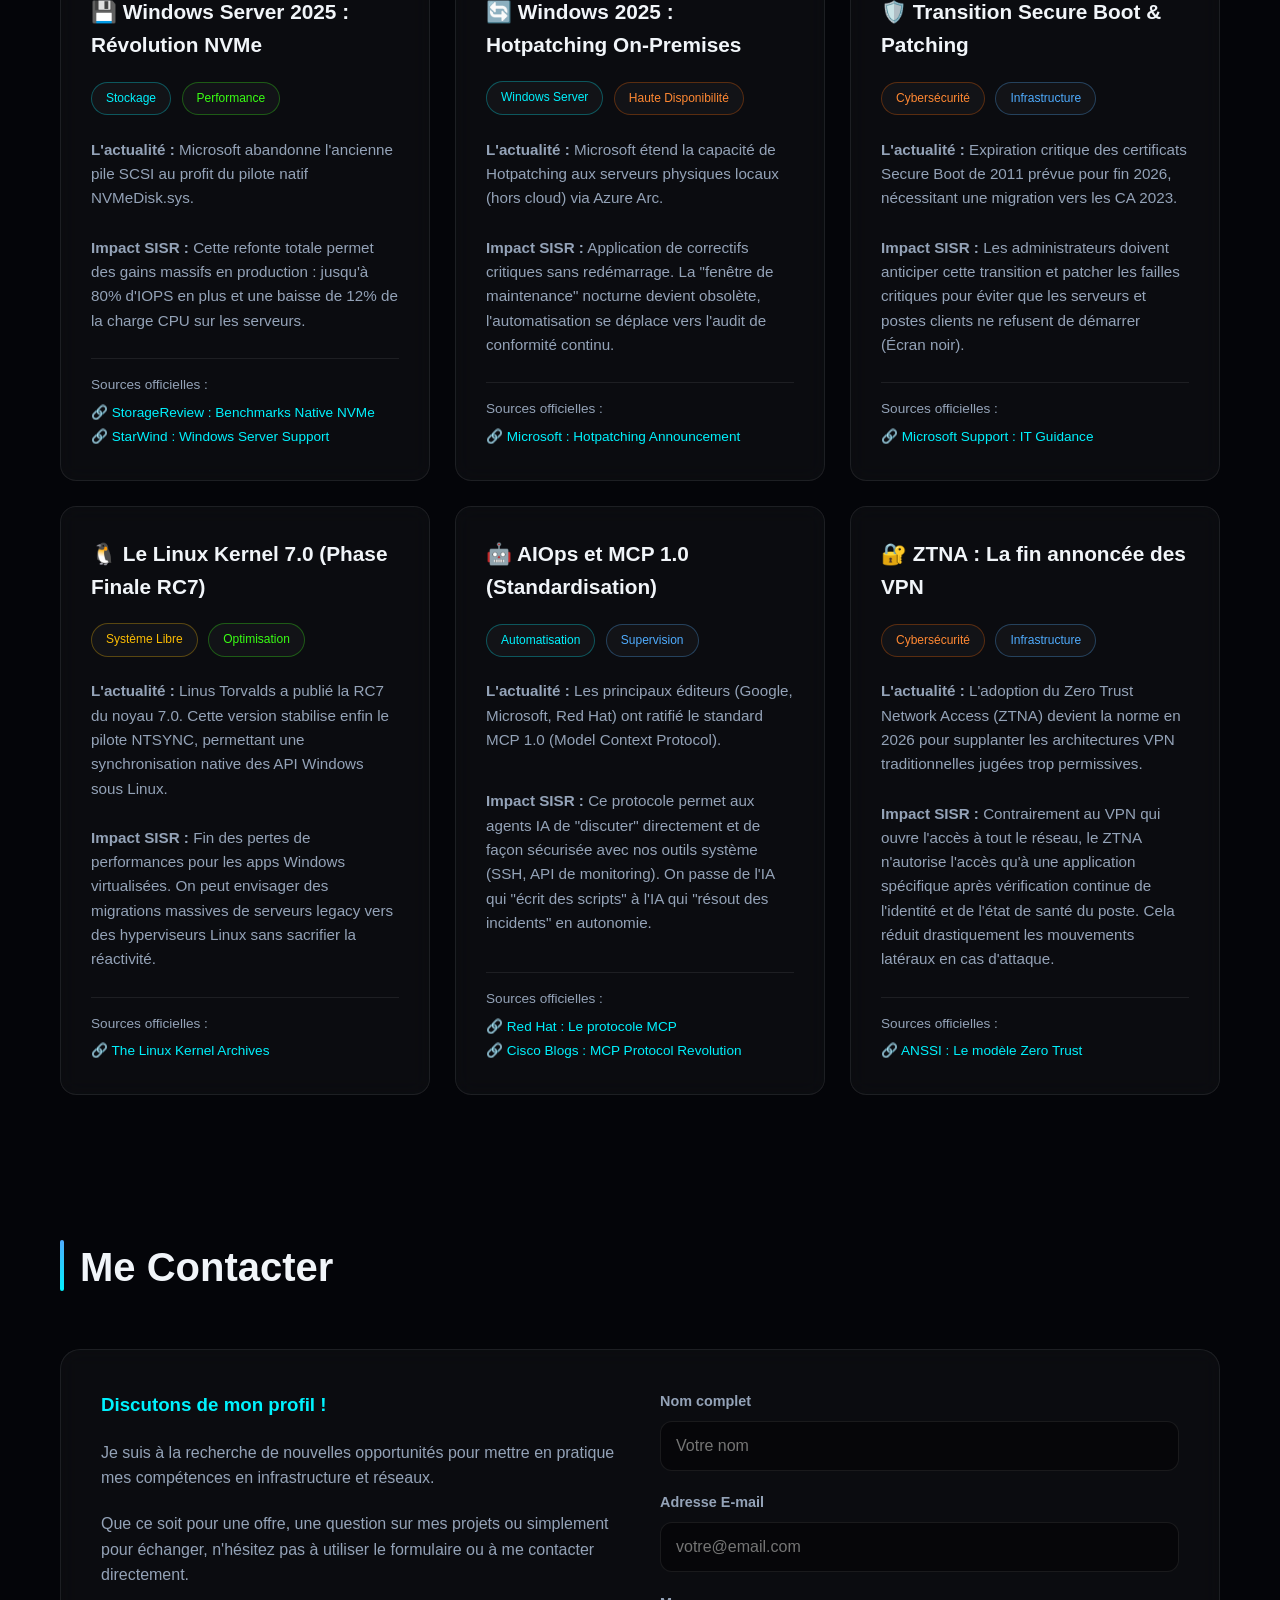
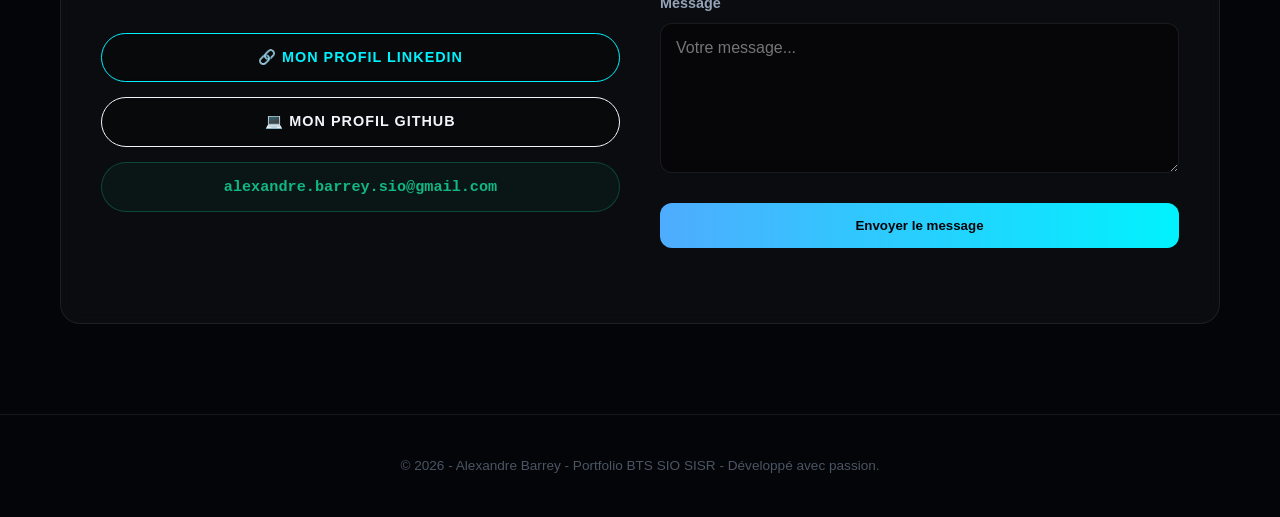
==== commit 8db7b57e: "Update index.html" ====
--- a/index.html
+++ b/index.html
@@ -319,11 +319,14 @@
                 <a href="projet-wds.html" class="btn btn-view">Dossier Technique</a>
             </div>
 
-            <div class="card">
-                <h3>Support Utilisateur & Maintenance du Parc </h3>
-<p>Missions en entreprise : Préparation et déploiement de postes (Mastering), installation de la solution de sécurité Sophos Endpoint et assistance aux utilisateurs via l'outil de ticketing GLPI.</p>
-                <div>
-                    <span class="badge">Cybersécurité</span><span class="badge">Routage / NAT</span><span class="badge">VPN</span>
+         <div class="card">
+    <h3>Support Utilisateur & Maintenance</h3>
+    <p>Missions en entreprise : Préparation et déploiement de postes (Mastering), installation de la solution de sécurité Sophos Endpoint et assistance aux utilisateurs via l'outil de ticketing GLPI.</p>
+    <div>
+        <span class="badge">Assistance N1</span>
+        <span class="badge">Mastering</span>
+        <span class="badge">GLPI</span>
+    </div>
                 </div>
                 <a href="projet-sophos.html" class="btn btn-view">Dossier Technique</a>
             </div>
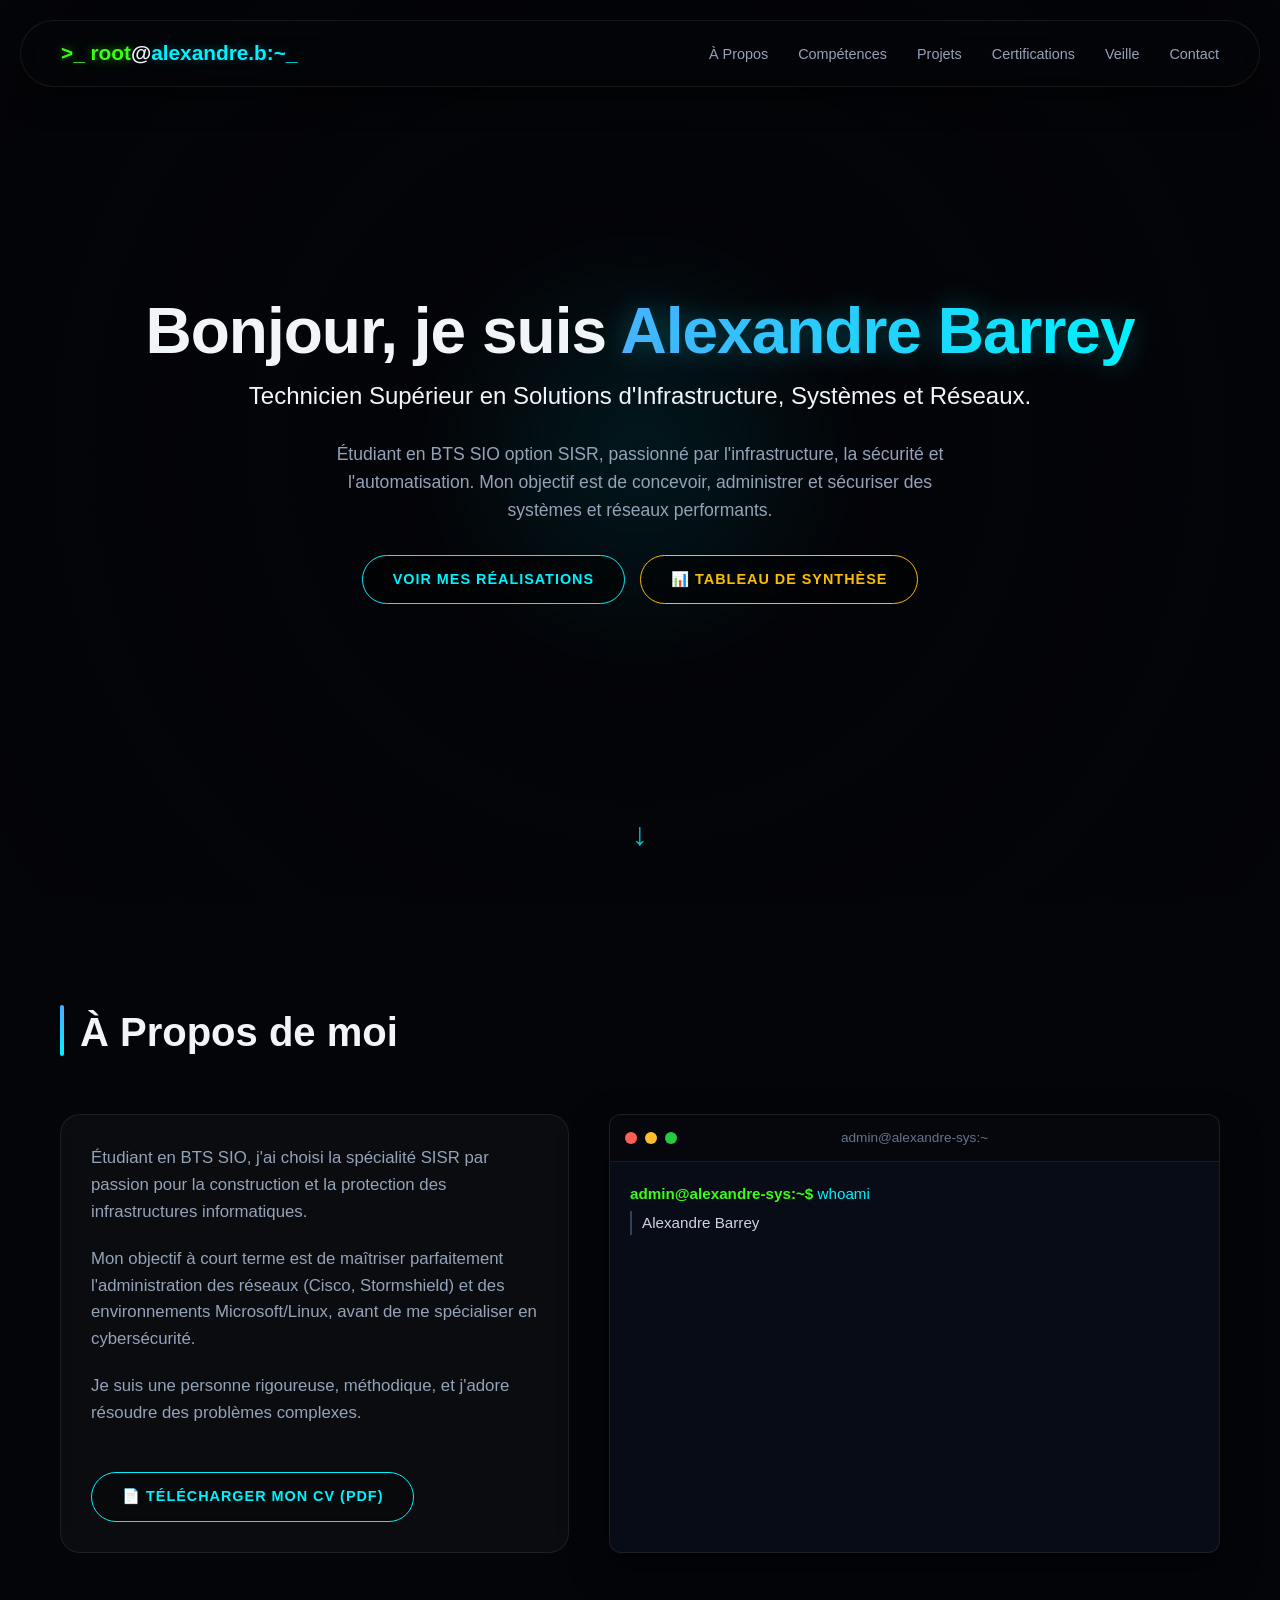
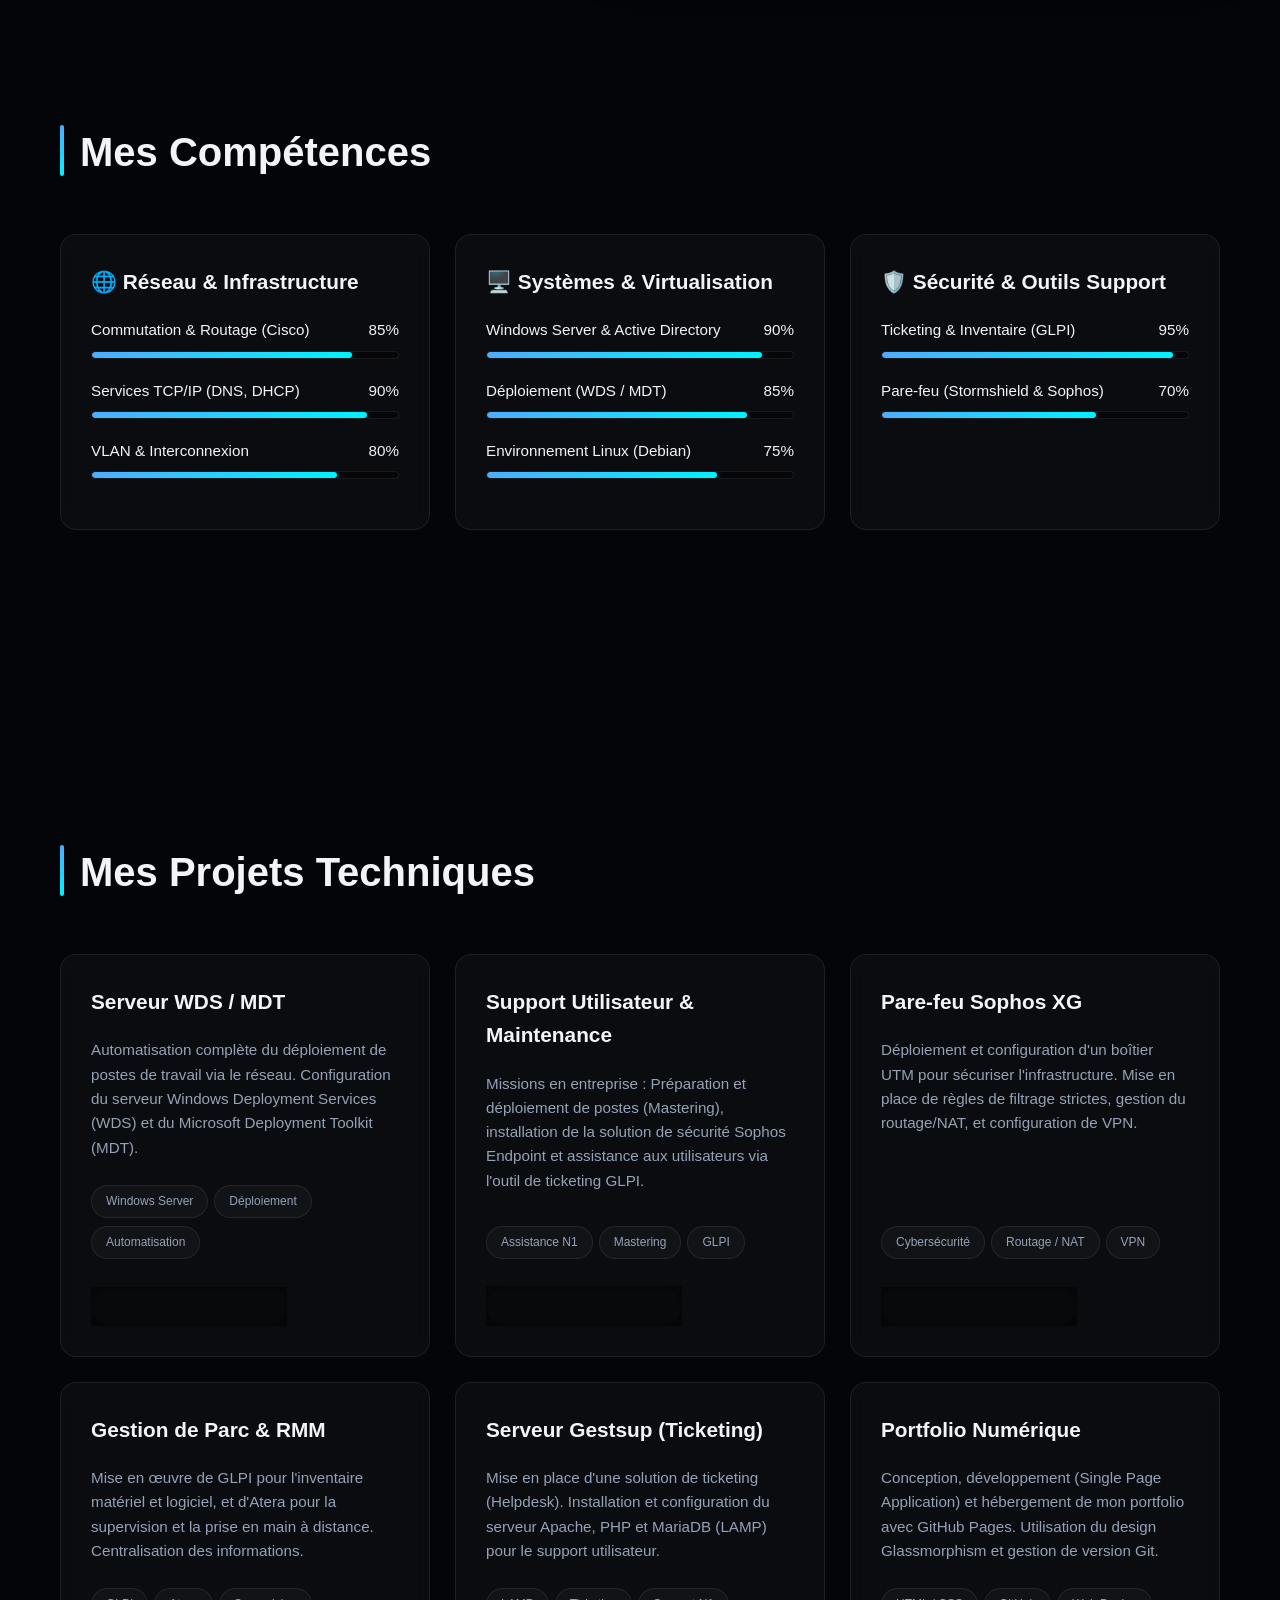
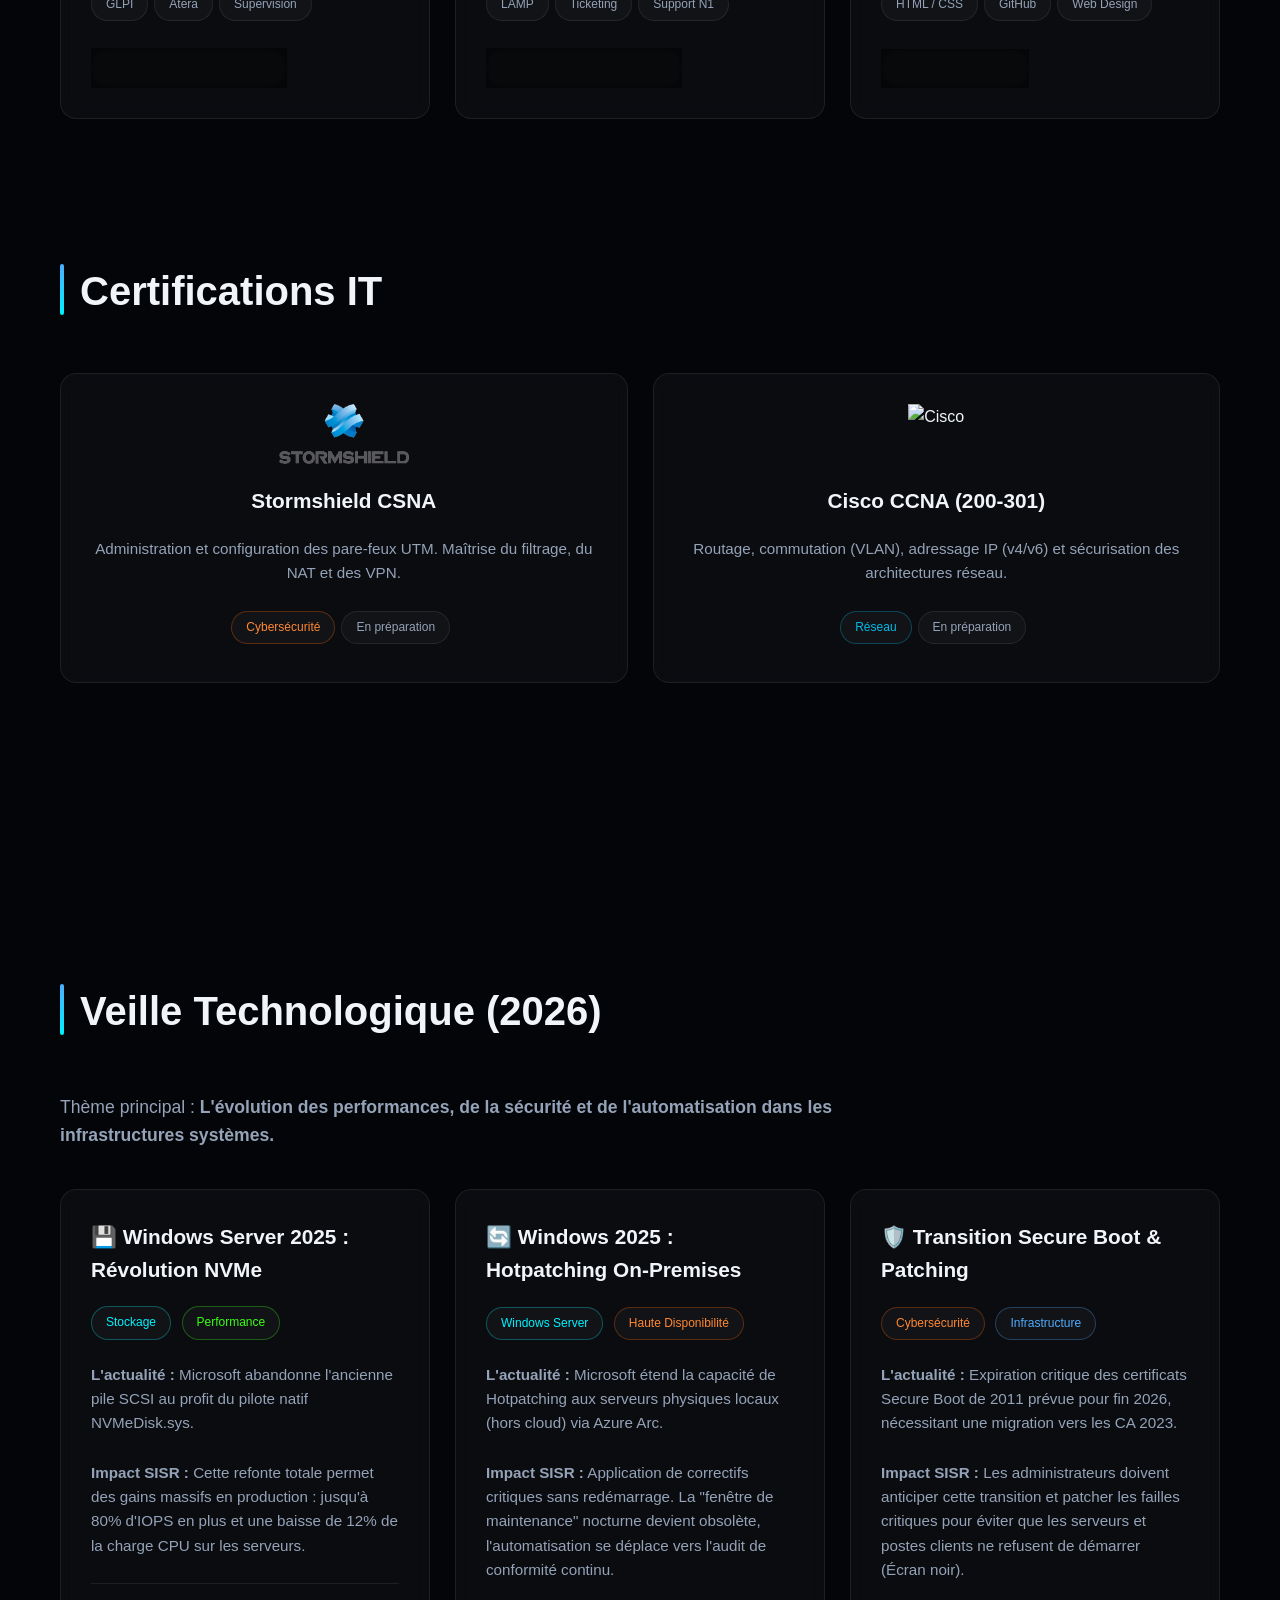
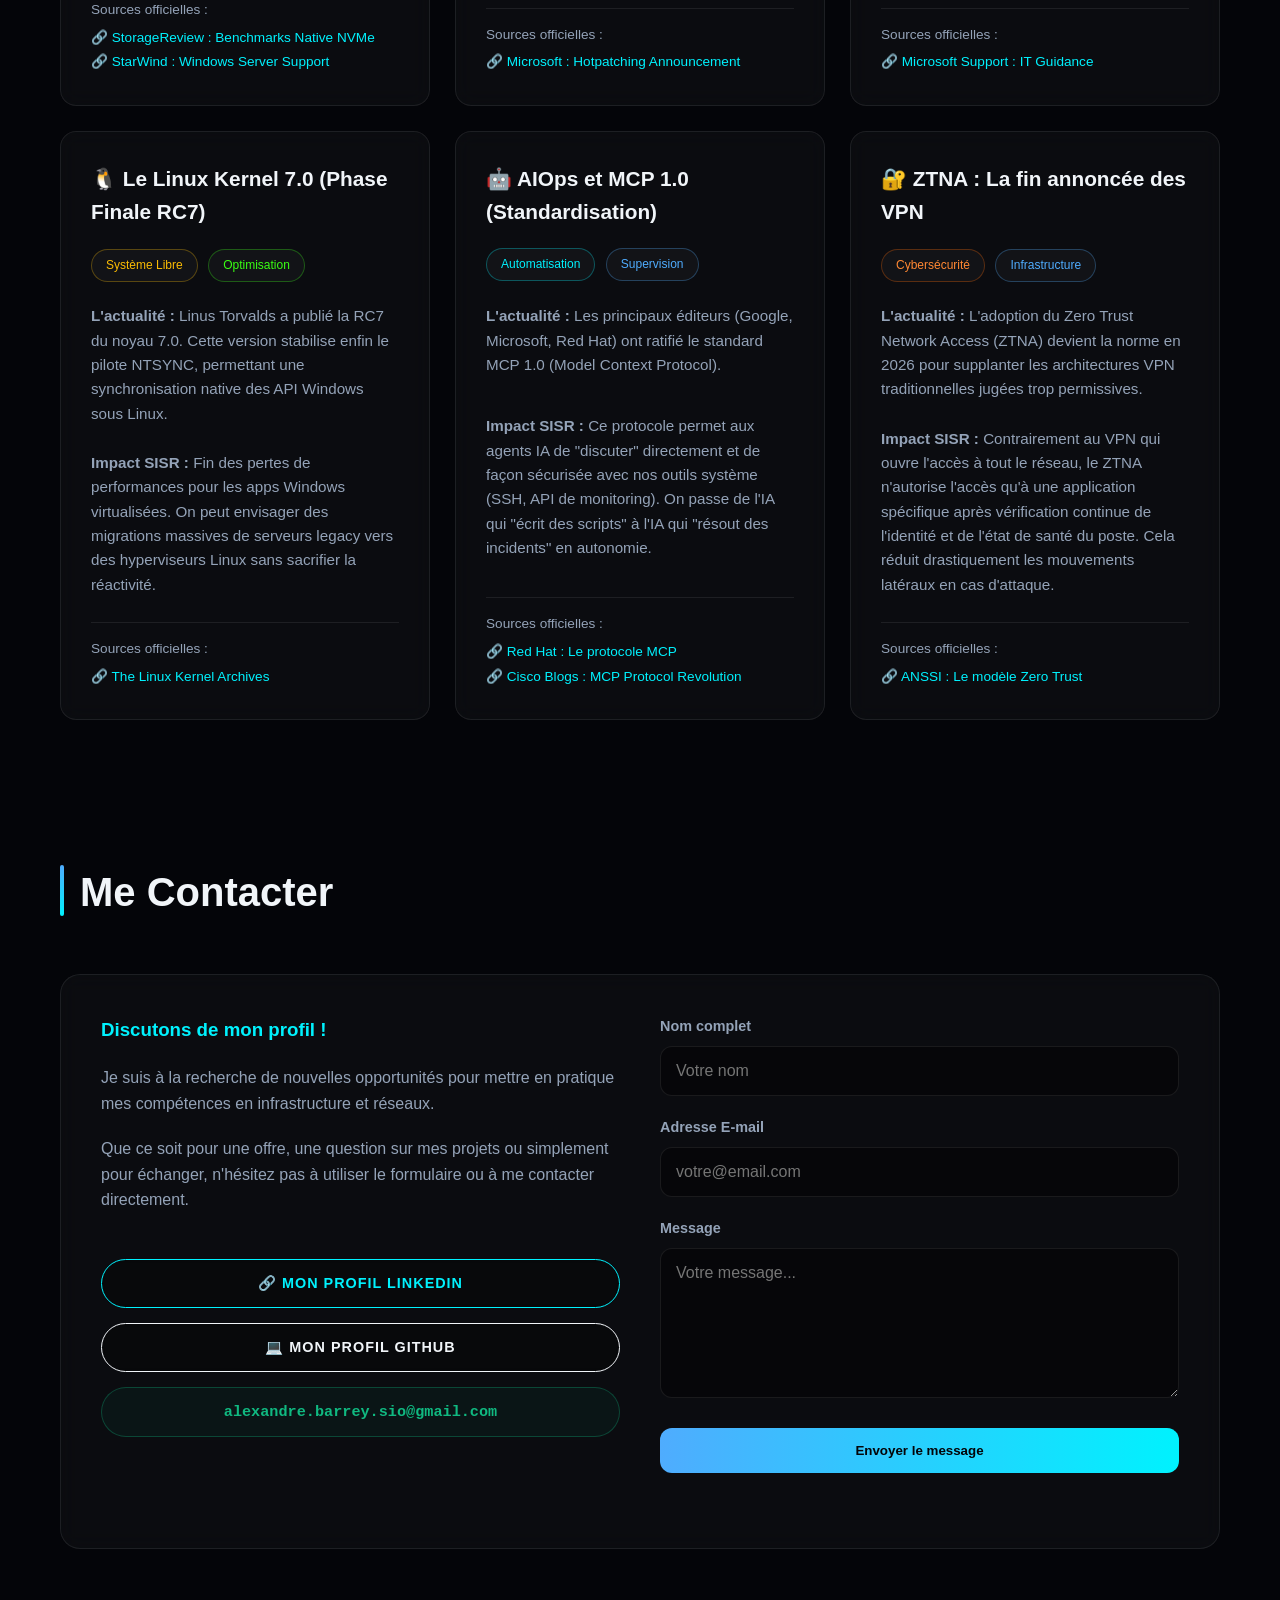
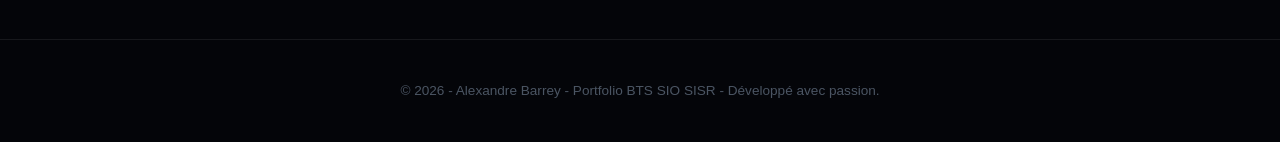
==== commit 60d59372: "Update index.html" ====
--- a/index.html
+++ b/index.html
@@ -136,8 +136,8 @@
         .skill-bar-bg { width: 100%; height: 8px; background: rgba(0, 0, 0, 0.4); border-radius: 10px; border: 1px solid var(--border-glass); overflow: hidden; }
         .skill-bar-fill { height: 100%; background: linear-gradient(90deg, var(--accent-purple), var(--accent-neon)); border-radius: 10px; box-shadow: 0 0 10px var(--accent-glow); }
 
-        /* --- PROJETS ET CARTES --- */
-        .grid-container { display: grid; grid-template-columns: repeat(auto-fit, minmax(320px, 1fr)); gap: 25px; }
+        /* --- PROJETS ET CARTES (FLEX & GRID ALIGNEMENT CORRIGÉ) --- */
+        .grid-container { display: grid; grid-template-columns: repeat(auto-fit, minmax(320px, 1fr)); gap: 25px; align-items: stretch; }
         .card { background: var(--bg-panel); backdrop-filter: blur(10px); padding: 30px; border-radius: 16px; border: 1px solid var(--border-glass); transition: var(--transition-smooth); position: relative; overflow: hidden; display: flex; flex-direction: column; opacity: 0; transform: translateY(30px); }
         .card::after { content: ''; position: absolute; width: 100px; height: 100px; background: var(--accent-glow); border-radius: 50%; filter: blur(30px); opacity: 0; transition: var(--transition-smooth); top: -50px; right: -50px; z-index: -1; }
         .card:hover { transform: translateY(-8px); border-color: rgba(0, 242, 254, 0.3); box-shadow: 0 20px 40px rgba(0, 0, 0, 0.4); }
@@ -313,20 +313,26 @@
             <div class="card">
                 <h3>Serveur WDS / MDT</h3>
                 <p>Automatisation complète du déploiement de postes de travail via le réseau. Configuration du serveur Windows Deployment Services (WDS) et du Microsoft Deployment Toolkit (MDT).</p>
-                <div>
+                <div style="margin-bottom: 20px;">
                     <span class="badge">Windows Server</span><span class="badge">Déploiement</span><span class="badge">Automatisation</span>
                 </div>
                 <a href="projet-wds.html" class="btn btn-view">Dossier Technique</a>
             </div>
 
-         <div class="card">
-    <h3>Support Utilisateur & Maintenance</h3>
-    <p>Missions en entreprise : Préparation et déploiement de postes (Mastering), installation de la solution de sécurité Sophos Endpoint et assistance aux utilisateurs via l'outil de ticketing GLPI.</p>
-    <div>
-        <span class="badge">Assistance N1</span>
-        <span class="badge">Mastering</span>
-        <span class="badge">GLPI</span>
-    </div>
+            <div class="card">
+                <h3>Support Utilisateur & Maintenance</h3>
+                <p>Missions en entreprise : Préparation et déploiement de postes (Mastering), installation de la solution de sécurité Sophos Endpoint et assistance aux utilisateurs via l'outil de ticketing GLPI.</p>
+                <div style="margin-bottom: 20px;">
+                    <span class="badge">Assistance N1</span><span class="badge">Mastering</span><span class="badge">GLPI</span>
+                </div>
+                <a href="projet-support.html" class="btn btn-view">Dossier Technique</a>
+            </div>
+
+            <div class="card">
+                <h3>Pare-feu Sophos XG</h3>
+                <p>Déploiement et configuration d'un boîtier UTM pour sécuriser l'infrastructure. Mise en place de règles de filtrage strictes, gestion du routage/NAT, et configuration de VPN.</p>
+                <div style="margin-bottom: 20px;">
+                    <span class="badge">Cybersécurité</span><span class="badge">Routage / NAT</span><span class="badge">VPN</span>
                 </div>
                 <a href="projet-sophos.html" class="btn btn-view">Dossier Technique</a>
             </div>
@@ -334,7 +340,7 @@
             <div class="card">
                 <h3>Gestion de Parc & RMM</h3>
                 <p>Mise en œuvre de GLPI pour l'inventaire matériel et logiciel, et d'Atera pour la supervision et la prise en main à distance. Centralisation des informations.</p>
-                <div>
+                <div style="margin-bottom: 20px;">
                     <span class="badge">GLPI</span><span class="badge">Atera</span><span class="badge">Supervision</span>
                 </div>
                 <a href="projet-glpi-atera.html" class="btn btn-view">Dossier Technique</a>
@@ -343,7 +349,7 @@
             <div class="card">
                 <h3>Serveur Gestsup (Ticketing)</h3>
                 <p>Mise en place d'une solution de ticketing (Helpdesk). Installation et configuration du serveur Apache, PHP et MariaDB (LAMP) pour le support utilisateur.</p>
-                <div>
+                <div style="margin-bottom: 20px;">
                     <span class="badge">LAMP</span><span class="badge">Ticketing</span><span class="badge">Support N1</span>
                 </div>
                 <a href="projet-gestsup.html" class="btn btn-view">Dossier Technique</a>
@@ -352,7 +358,7 @@
             <div class="card">
                 <h3>Portfolio Numérique</h3>
                 <p>Conception, développement (Single Page Application) et hébergement de mon portfolio avec GitHub Pages. Utilisation du design Glassmorphism et gestion de version Git.</p>
-                <div>
+                <div style="margin-bottom: 20px;">
                     <span class="badge">HTML / CSS</span><span class="badge">GitHub</span><span class="badge">Web Design</span>
                 </div>
                 <a href="#" class="btn btn-view">Vous y êtes !</a>
@@ -490,9 +496,6 @@
                     </ul>
                 </div>
             </div>
-
-
-
         </div>
     </section>
 
@@ -594,7 +597,6 @@
             canvas.width = window.innerWidth;
             canvas.height = window.innerHeight;
         });
-
 
         // 1. Animation d'apparition des cartes au scroll (Scroll Reveal)
         const revealObserver = new IntersectionObserver((entries) => {
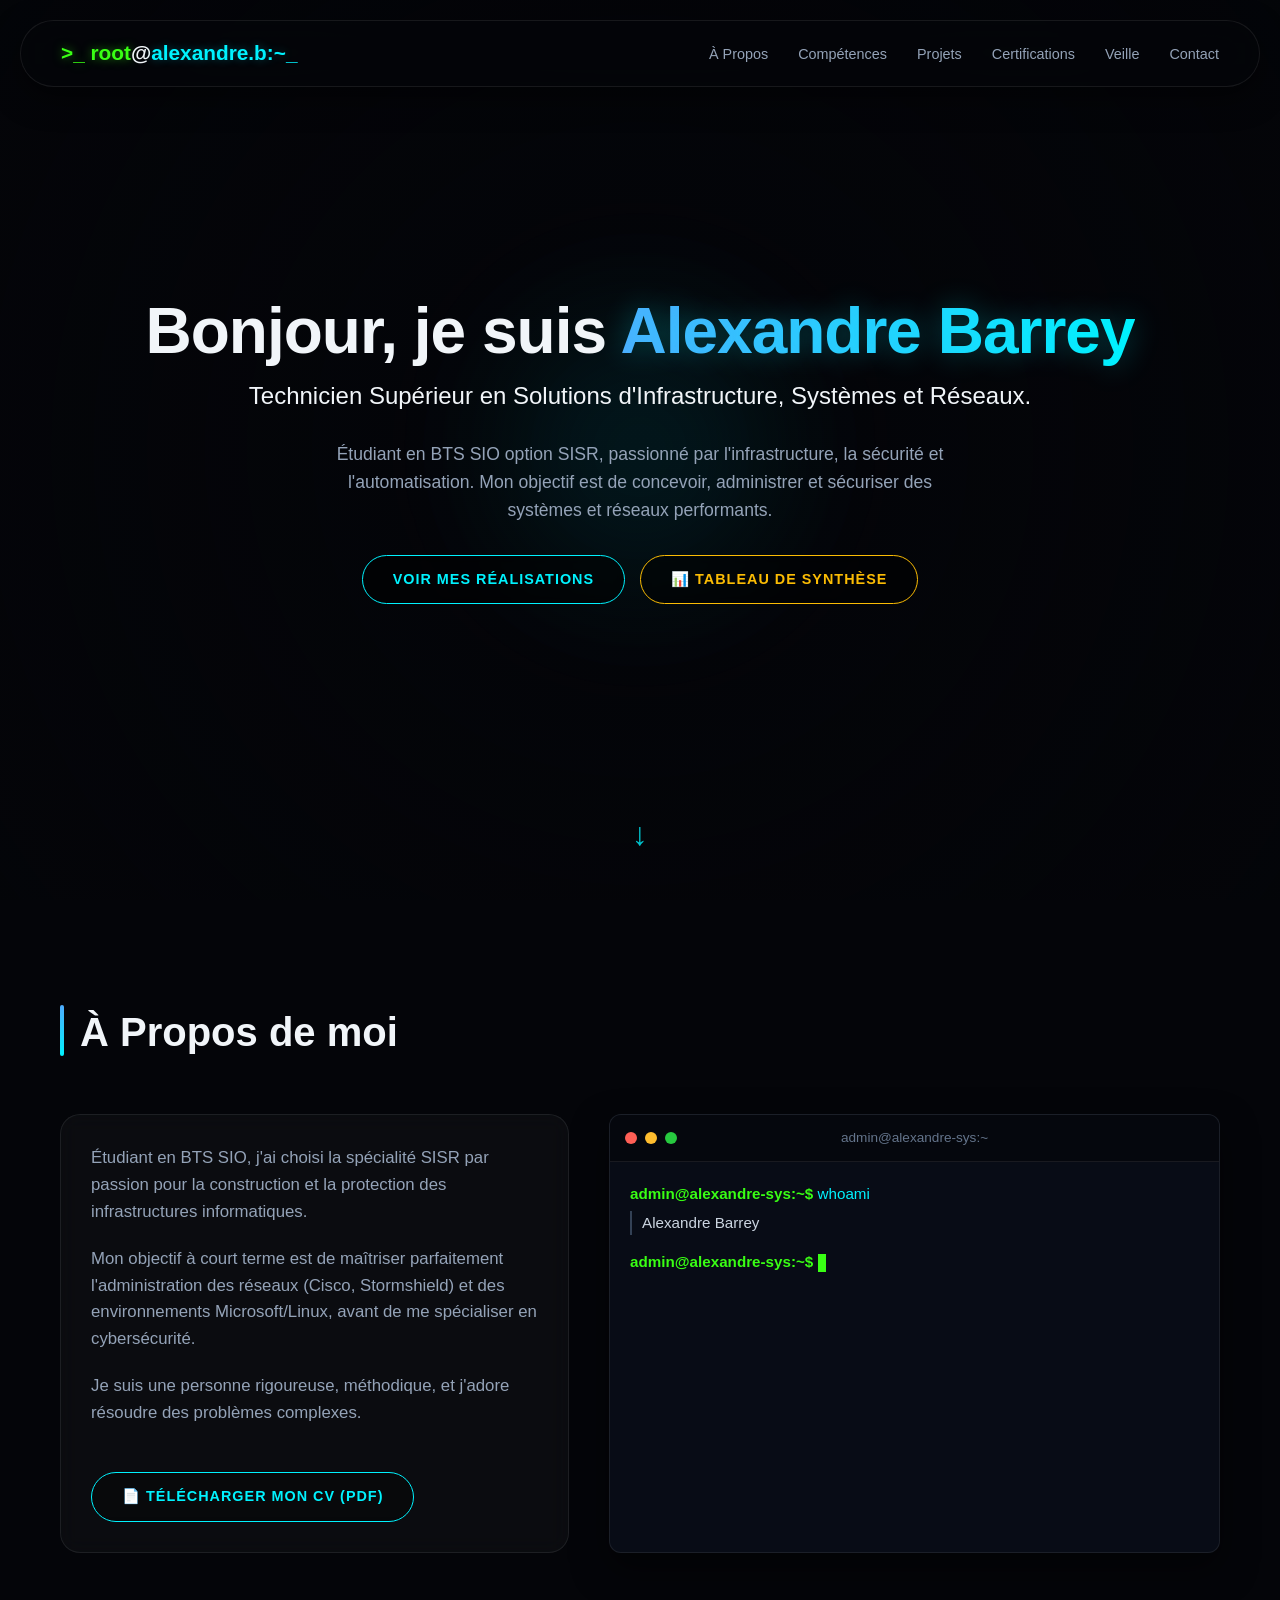
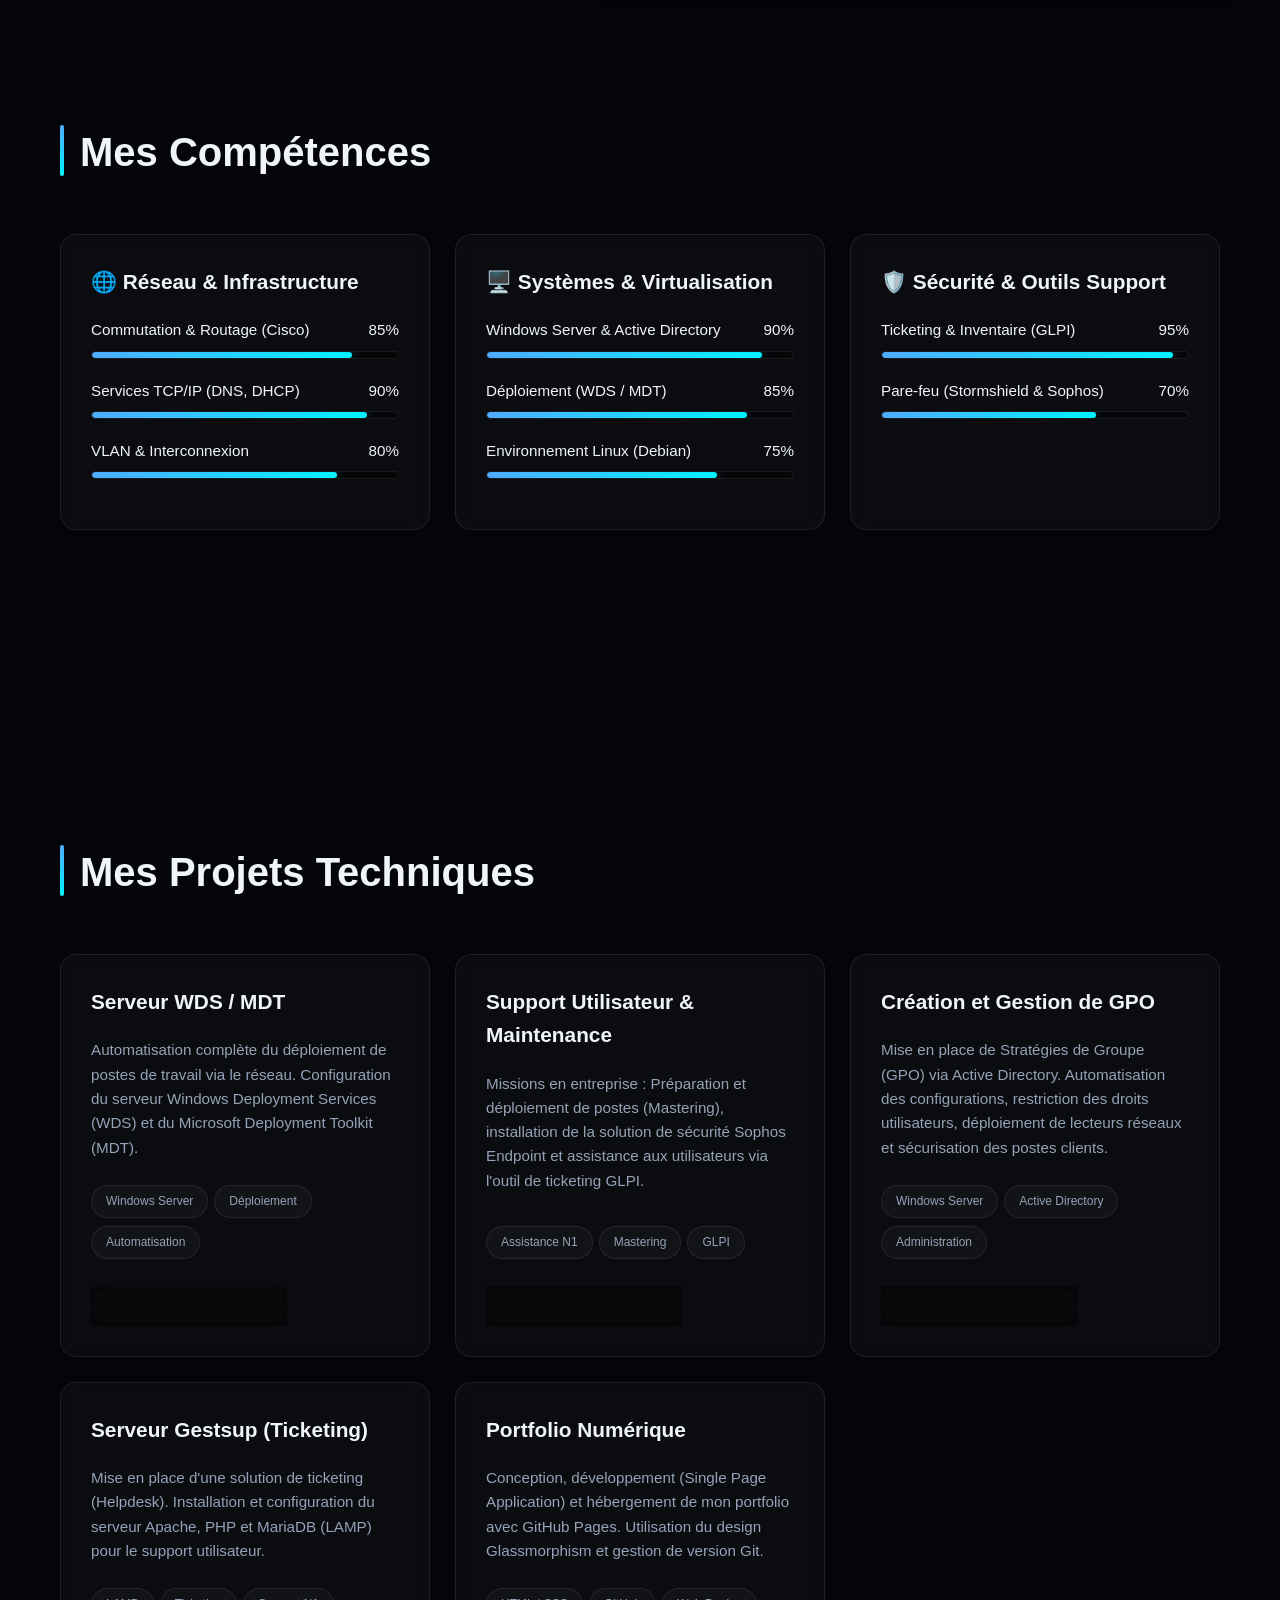
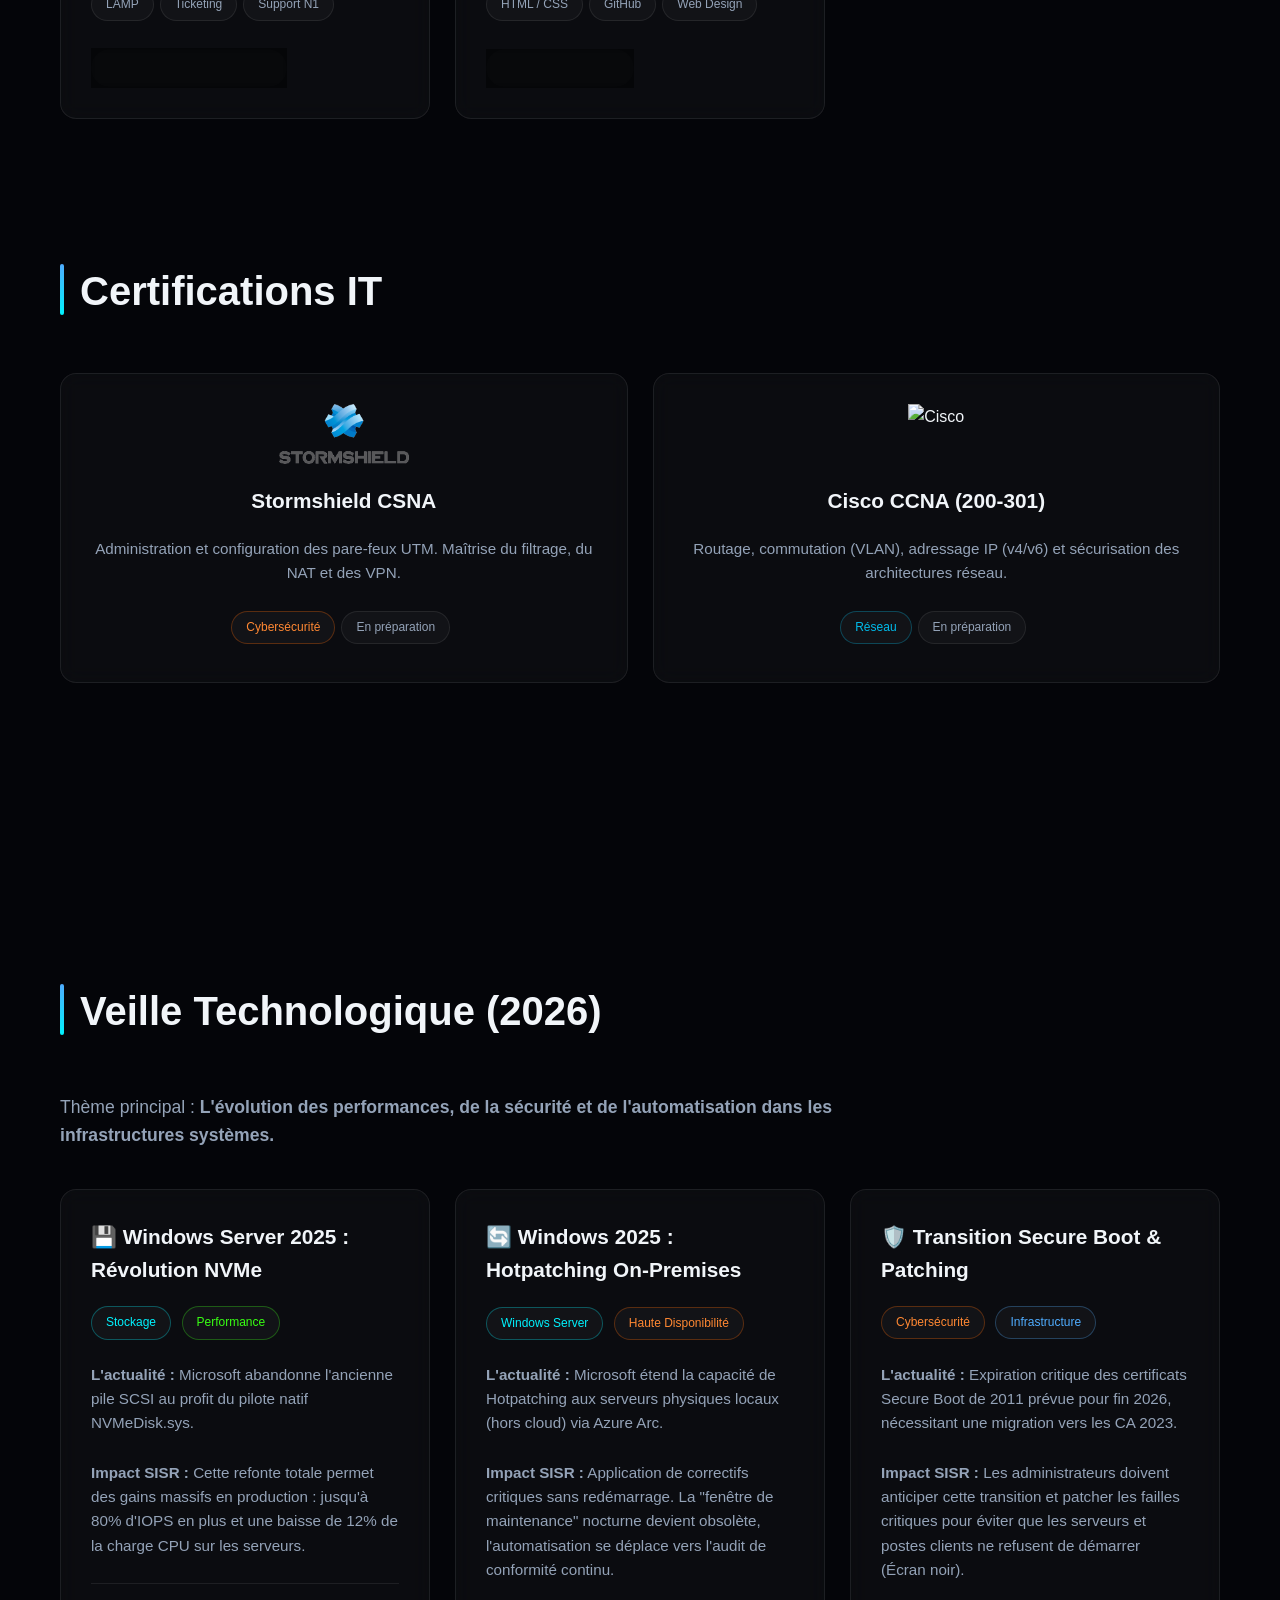
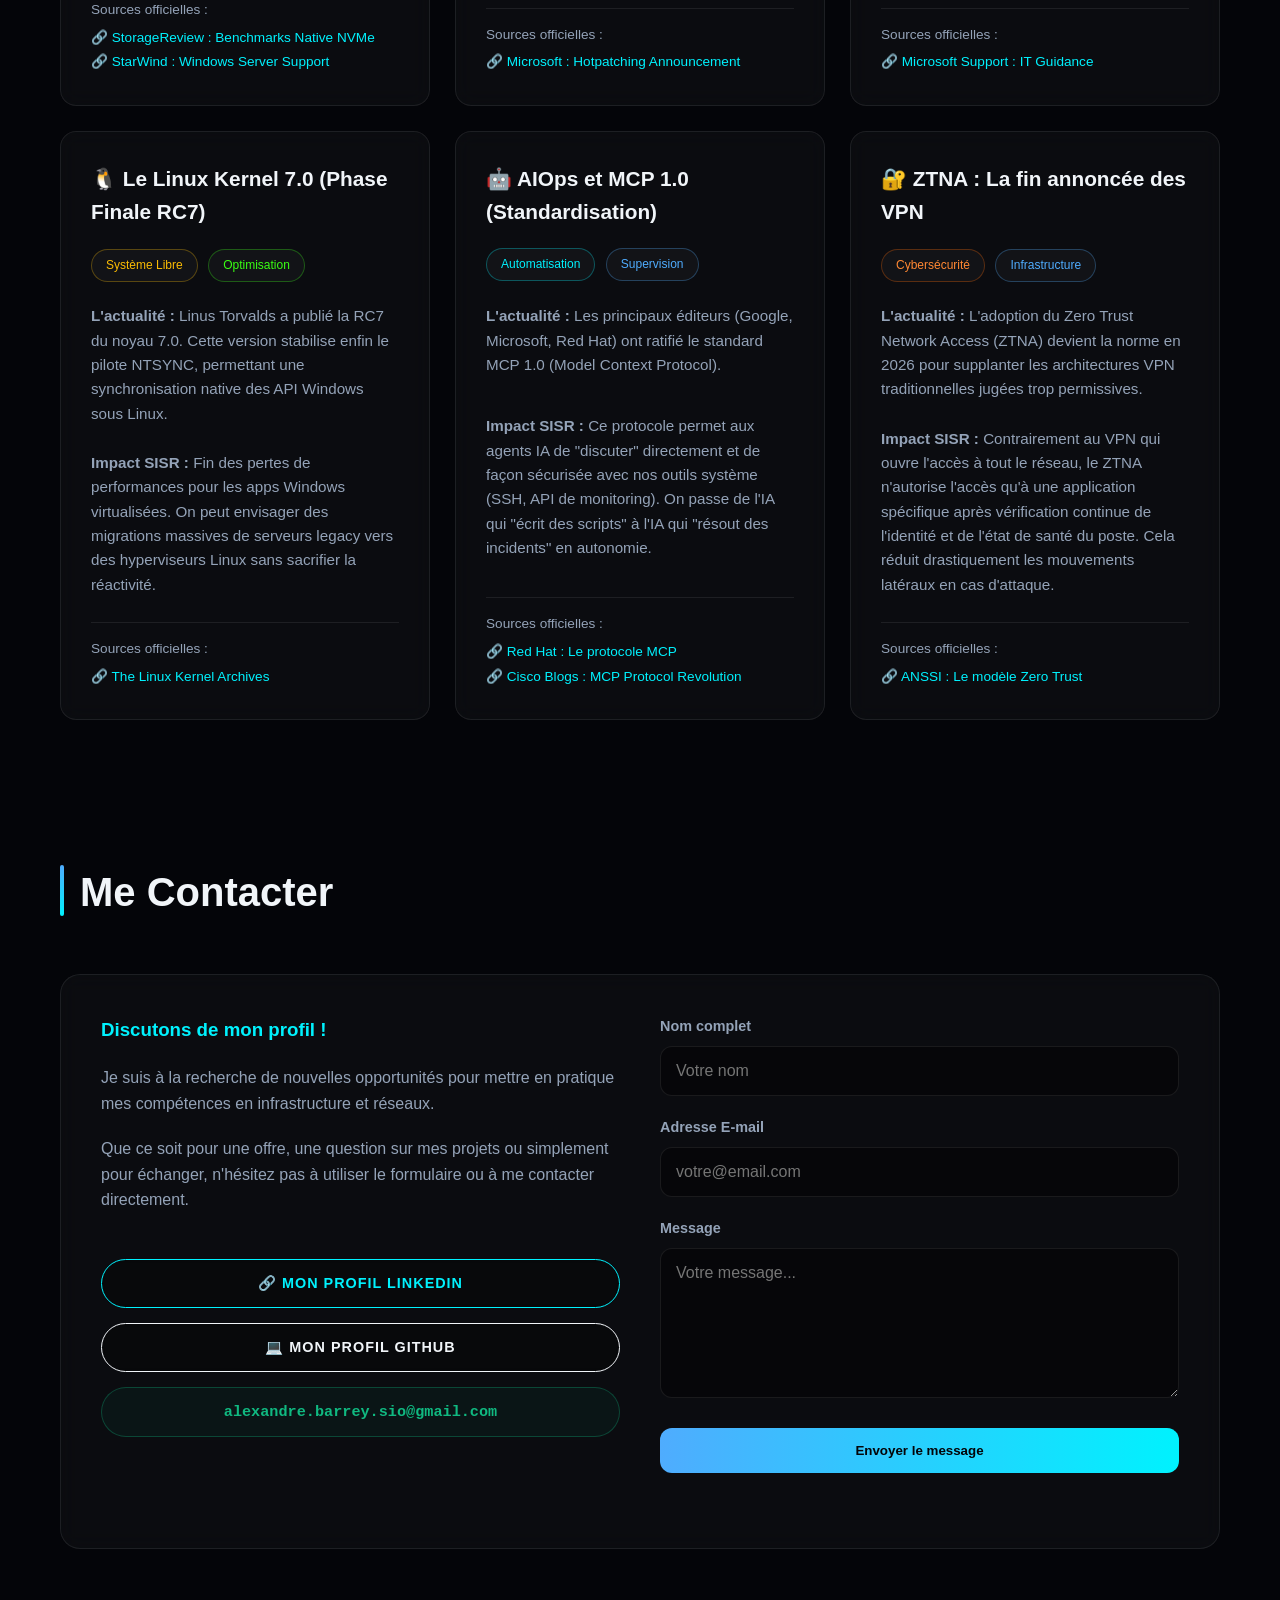
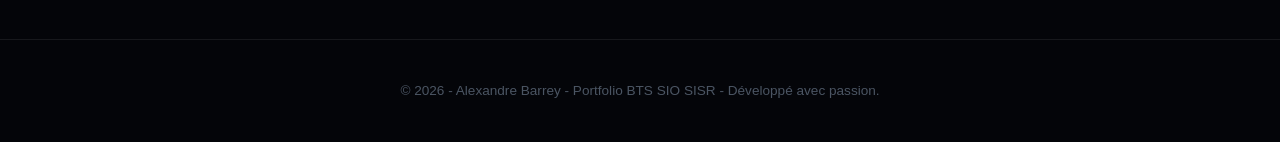
==== commit 06bab1bd: "Update index.html" ====
--- a/index.html
+++ b/index.html
@@ -6,7 +6,7 @@
     
     <title>Alexandre Barrey - Portfolio BTS SIO SISR - Infrastructure & Réseaux</title>
     <meta name="description" content="Portfolio professionnel d'Alexandre Barrey, étudiant en BTS SIO SISR. Spécialiste en solutions d'infrastructure, systèmes et réseaux informatiques.">
-    <meta name="keywords" content="Alexandre Barrey, Alexandre Barrey SIO, Portfolio Alexandre Barrey, BTS SIO SISR, Administrateur Réseaux, Infrastructure, WDS, MDT, Sophos, GLPI, Cybersécurité">
+    <meta name="keywords" content="Alexandre Barrey, Alexandre Barrey SIO, Portfolio Alexandre Barrey, BTS SIO SISR, Administrateur Réseaux, Infrastructure, WDS, MDT, Active Directory, GPO, GLPI, Cybersécurité">
     <meta name="author" content="Alexandre Barrey">
     <link rel="canonical" href="https://alexandresio7.github.io/Portfolio/">
 
@@ -329,21 +329,12 @@
             </div>
 
             <div class="card">
-                <h3>Pare-feu Sophos XG</h3>
-                <p>Déploiement et configuration d'un boîtier UTM pour sécuriser l'infrastructure. Mise en place de règles de filtrage strictes, gestion du routage/NAT, et configuration de VPN.</p>
+                <h3>Création et Gestion de GPO</h3>
+                <p>Mise en place de Stratégies de Groupe (GPO) via Active Directory. Automatisation des configurations, restriction des droits utilisateurs, déploiement de lecteurs réseaux et sécurisation des postes clients.</p>
                 <div style="margin-bottom: 20px;">
-                    <span class="badge">Cybersécurité</span><span class="badge">Routage / NAT</span><span class="badge">VPN</span>
-                </div>
-                <a href="projet-sophos.html" class="btn btn-view">Dossier Technique</a>
-            </div>
-
-            <div class="card">
-                <h3>Gestion de Parc & RMM</h3>
-                <p>Mise en œuvre de GLPI pour l'inventaire matériel et logiciel, et d'Atera pour la supervision et la prise en main à distance. Centralisation des informations.</p>
-                <div style="margin-bottom: 20px;">
-                    <span class="badge">GLPI</span><span class="badge">Atera</span><span class="badge">Supervision</span>
-                </div>
-                <a href="projet-glpi-atera.html" class="btn btn-view">Dossier Technique</a>
+                    <span class="badge">Windows Server</span><span class="badge">Active Directory</span><span class="badge">Administration</span>
+                </div>
+                <a href="projet-gpo.html" class="btn btn-view">Dossier Technique</a>
             </div>
 
             <div class="card">
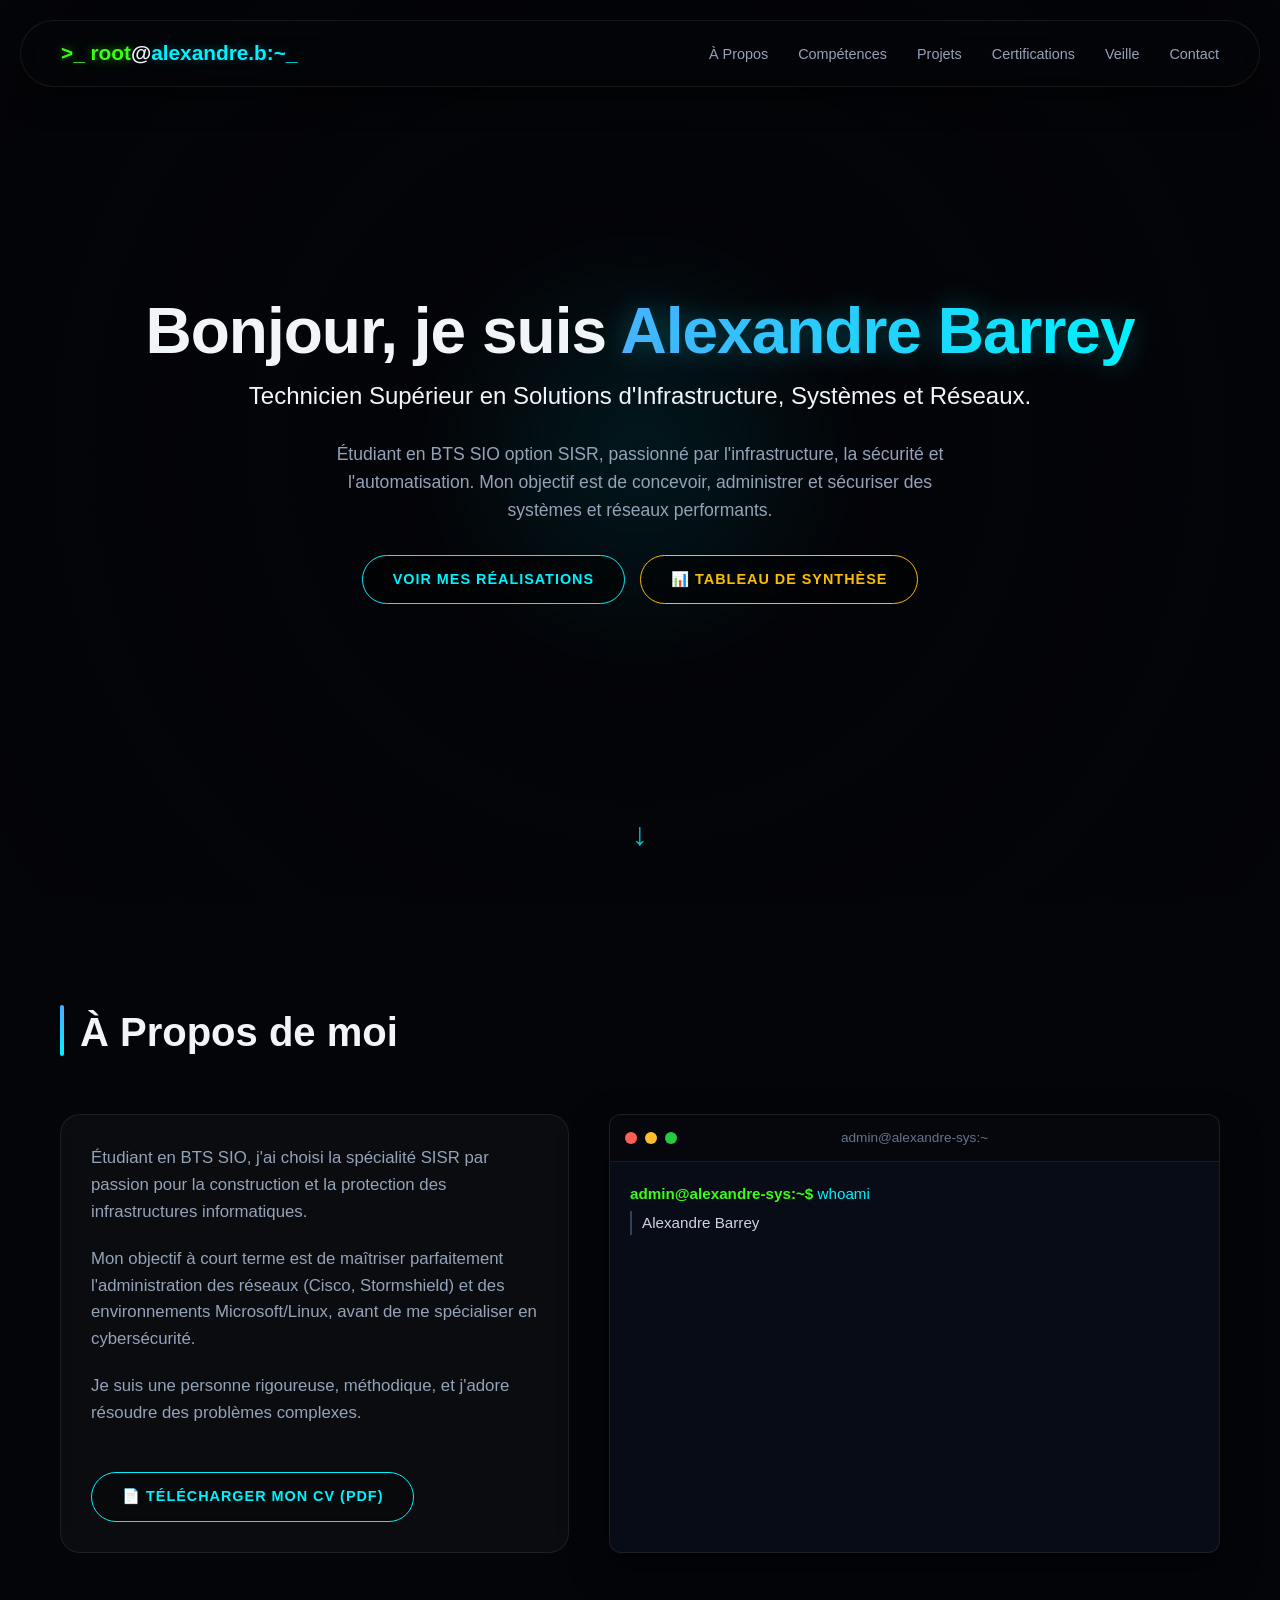
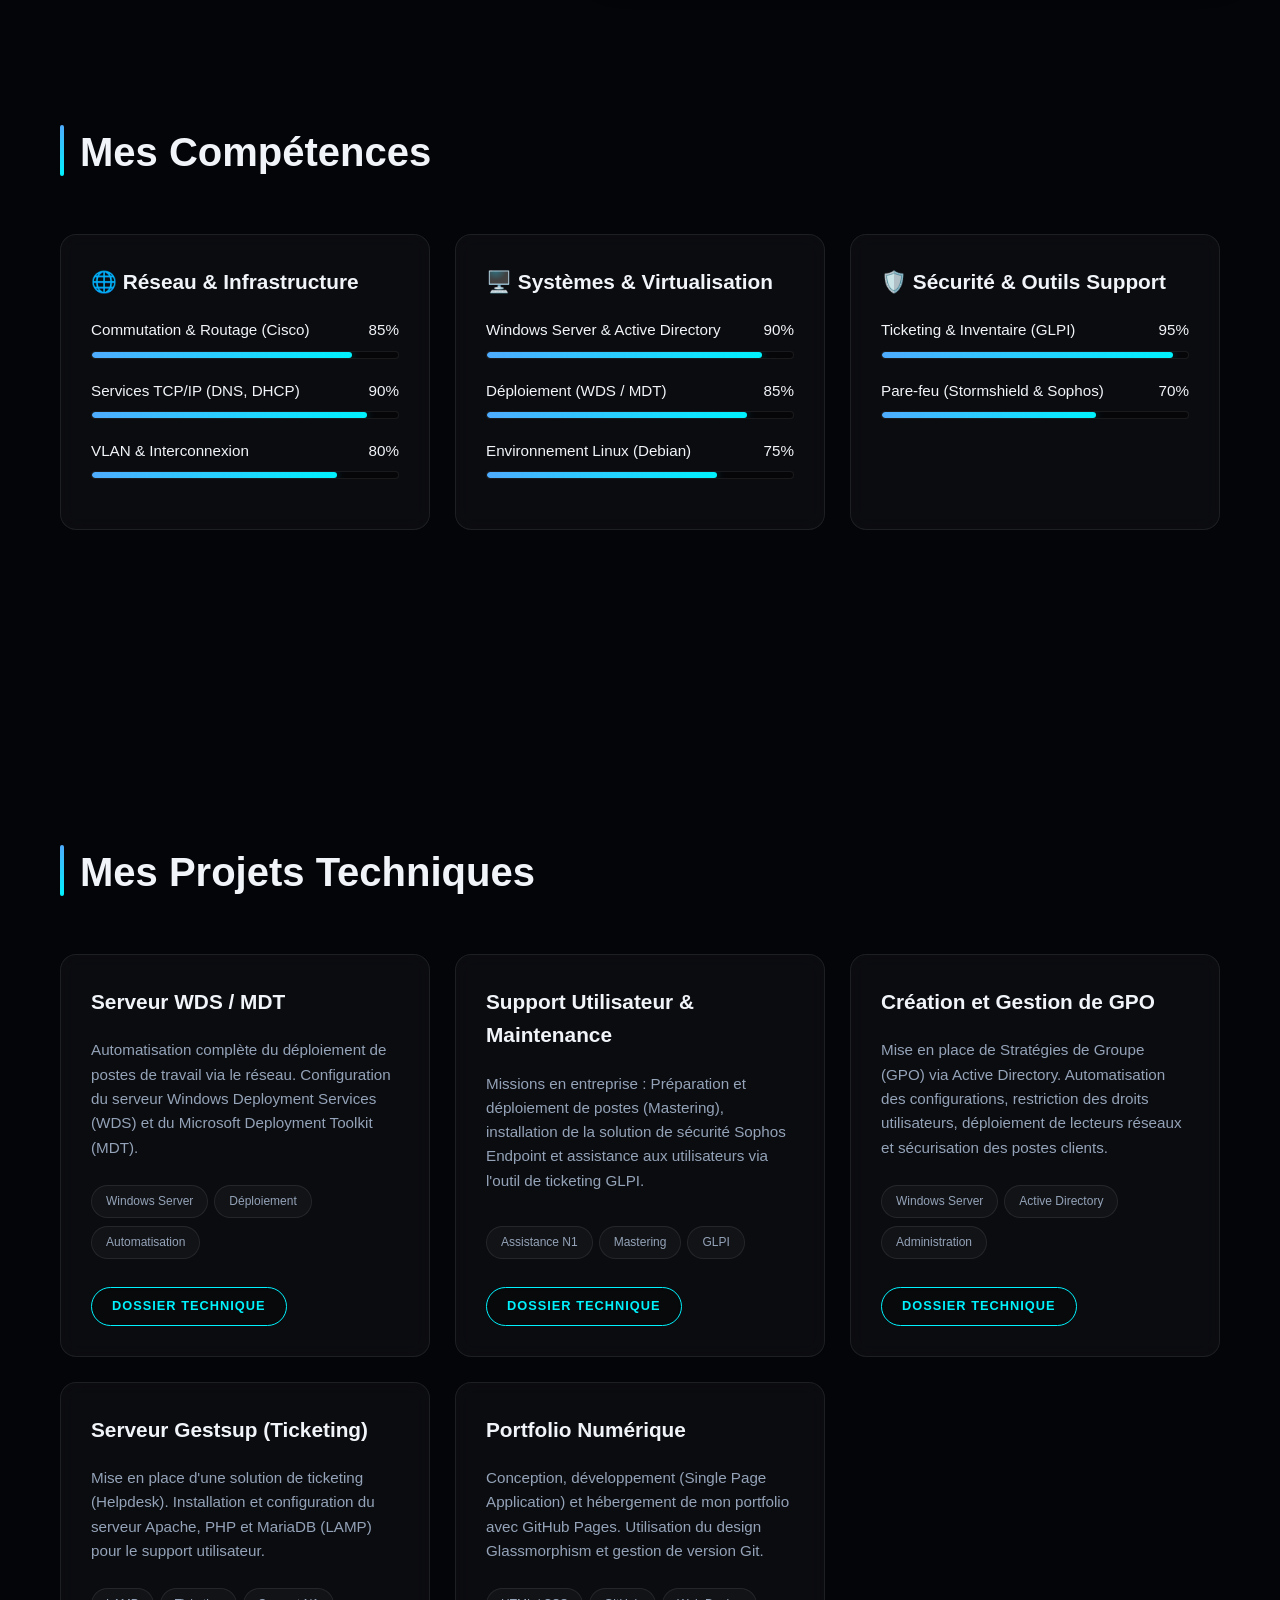
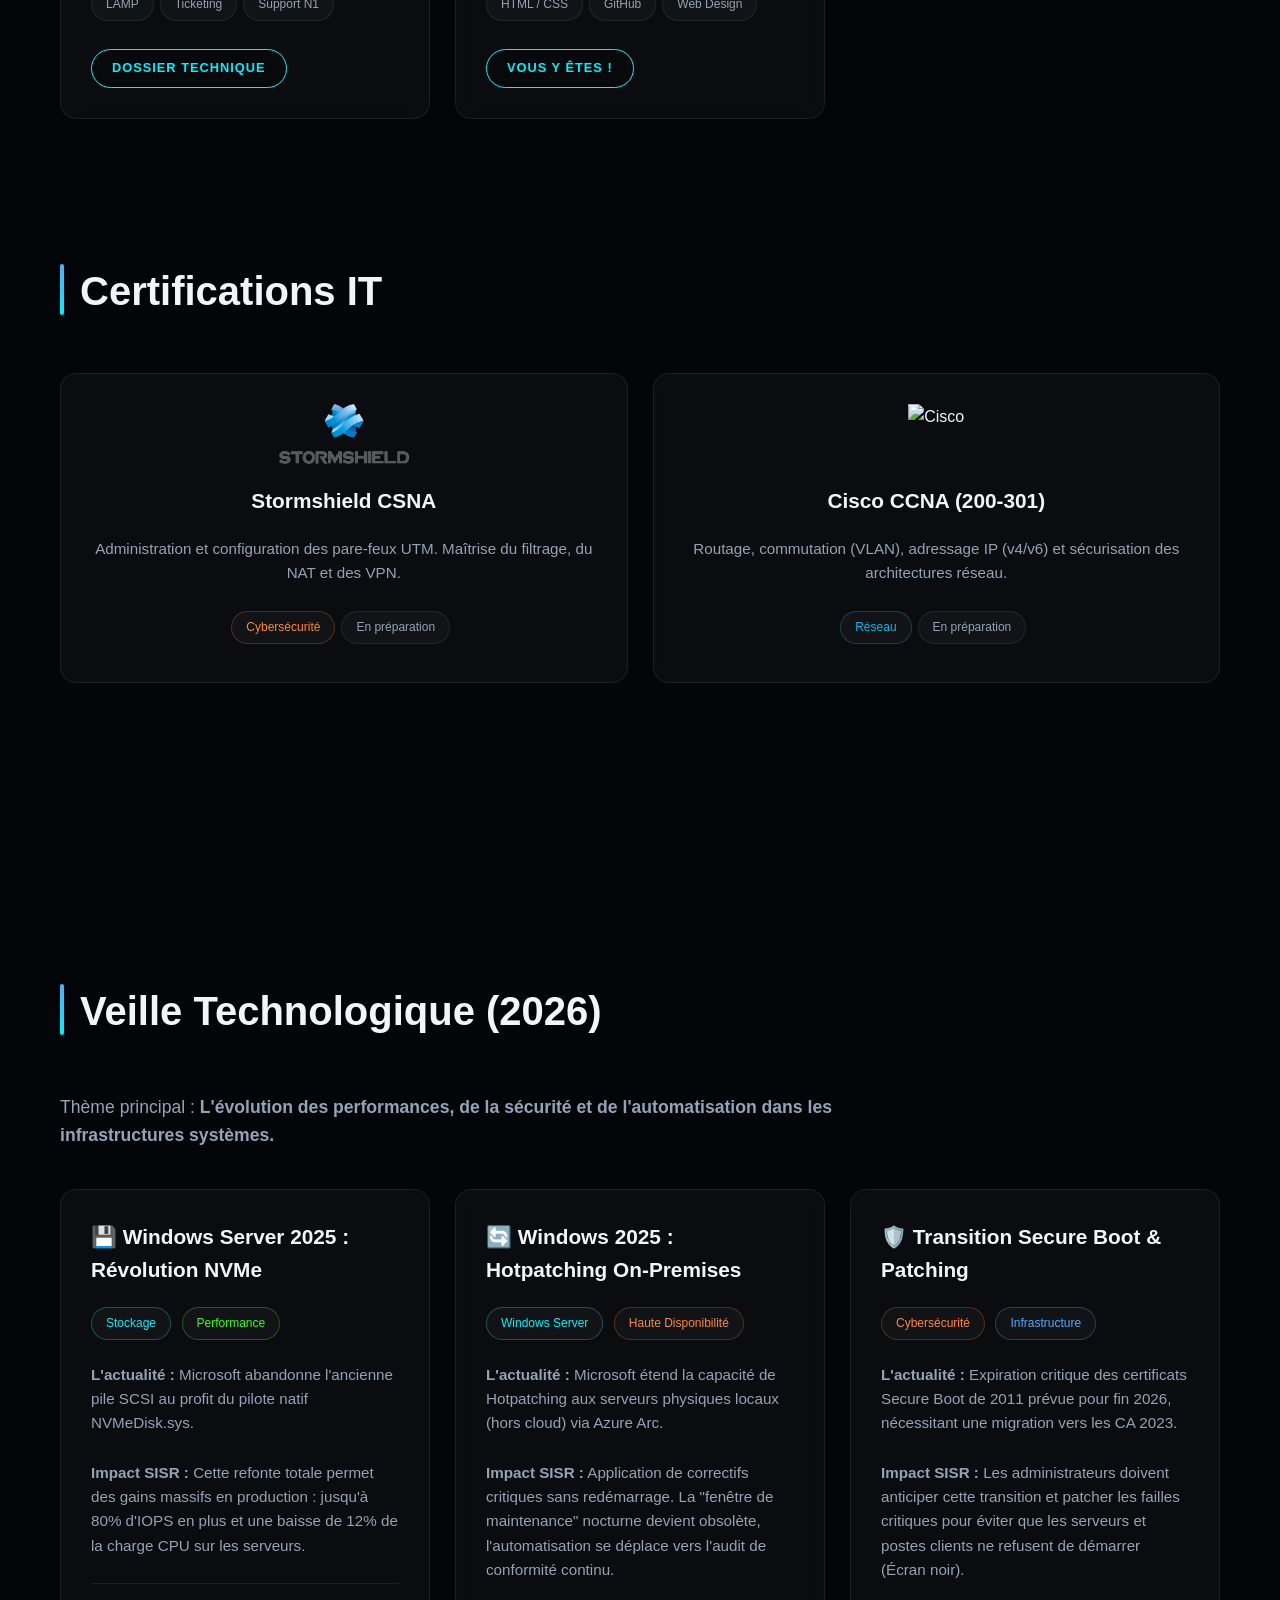
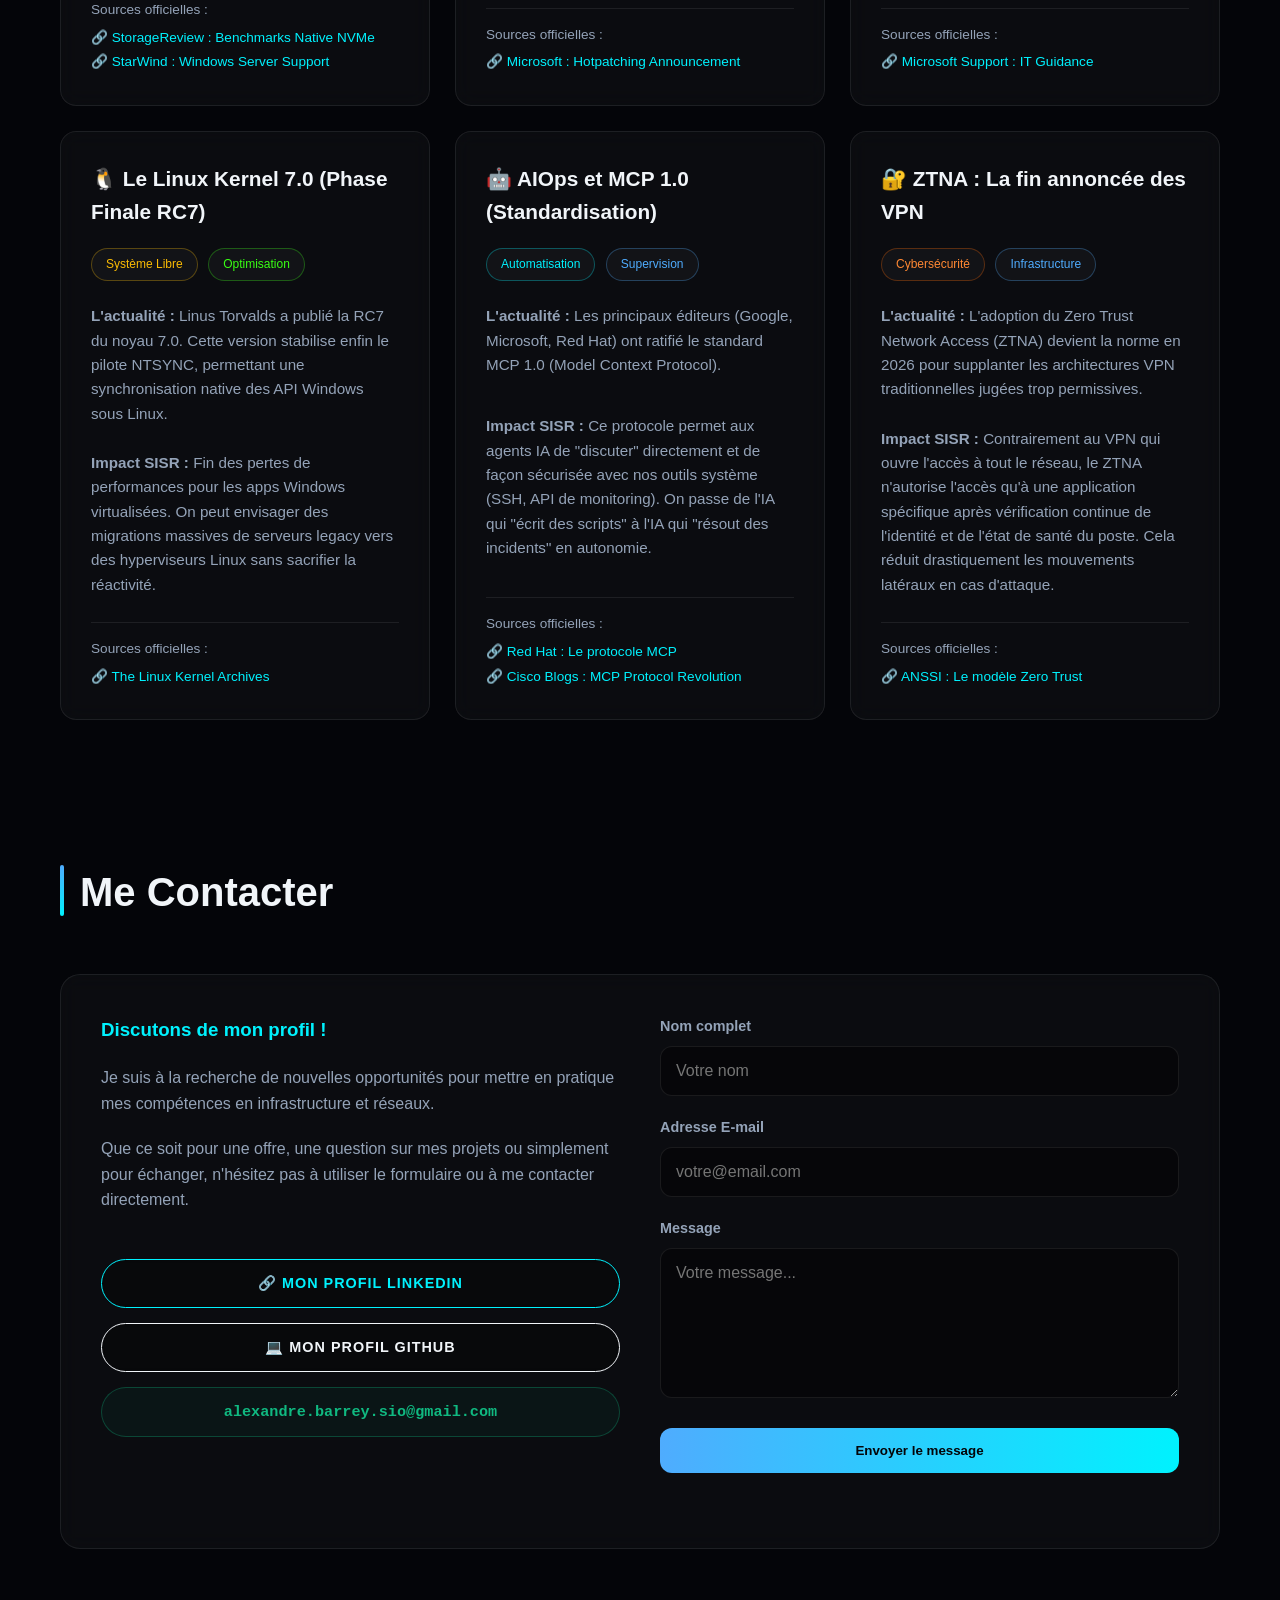
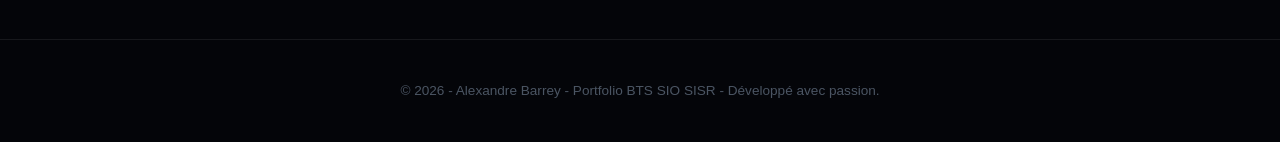
==== commit a1bbc963: "Update index.html" ====
--- a/index.html
+++ b/index.html
@@ -325,7 +325,7 @@
                 <div style="margin-bottom: 20px;">
                     <span class="badge">Assistance N1</span><span class="badge">Mastering</span><span class="badge">GLPI</span>
                 </div>
-                <a href="projet-support.html" class="btn btn-view">Dossier Technique</a>
+                <a href="projet-sophos.html" class="btn btn-view">Dossier Technique</a>
             </div>
 
             <div class="card">
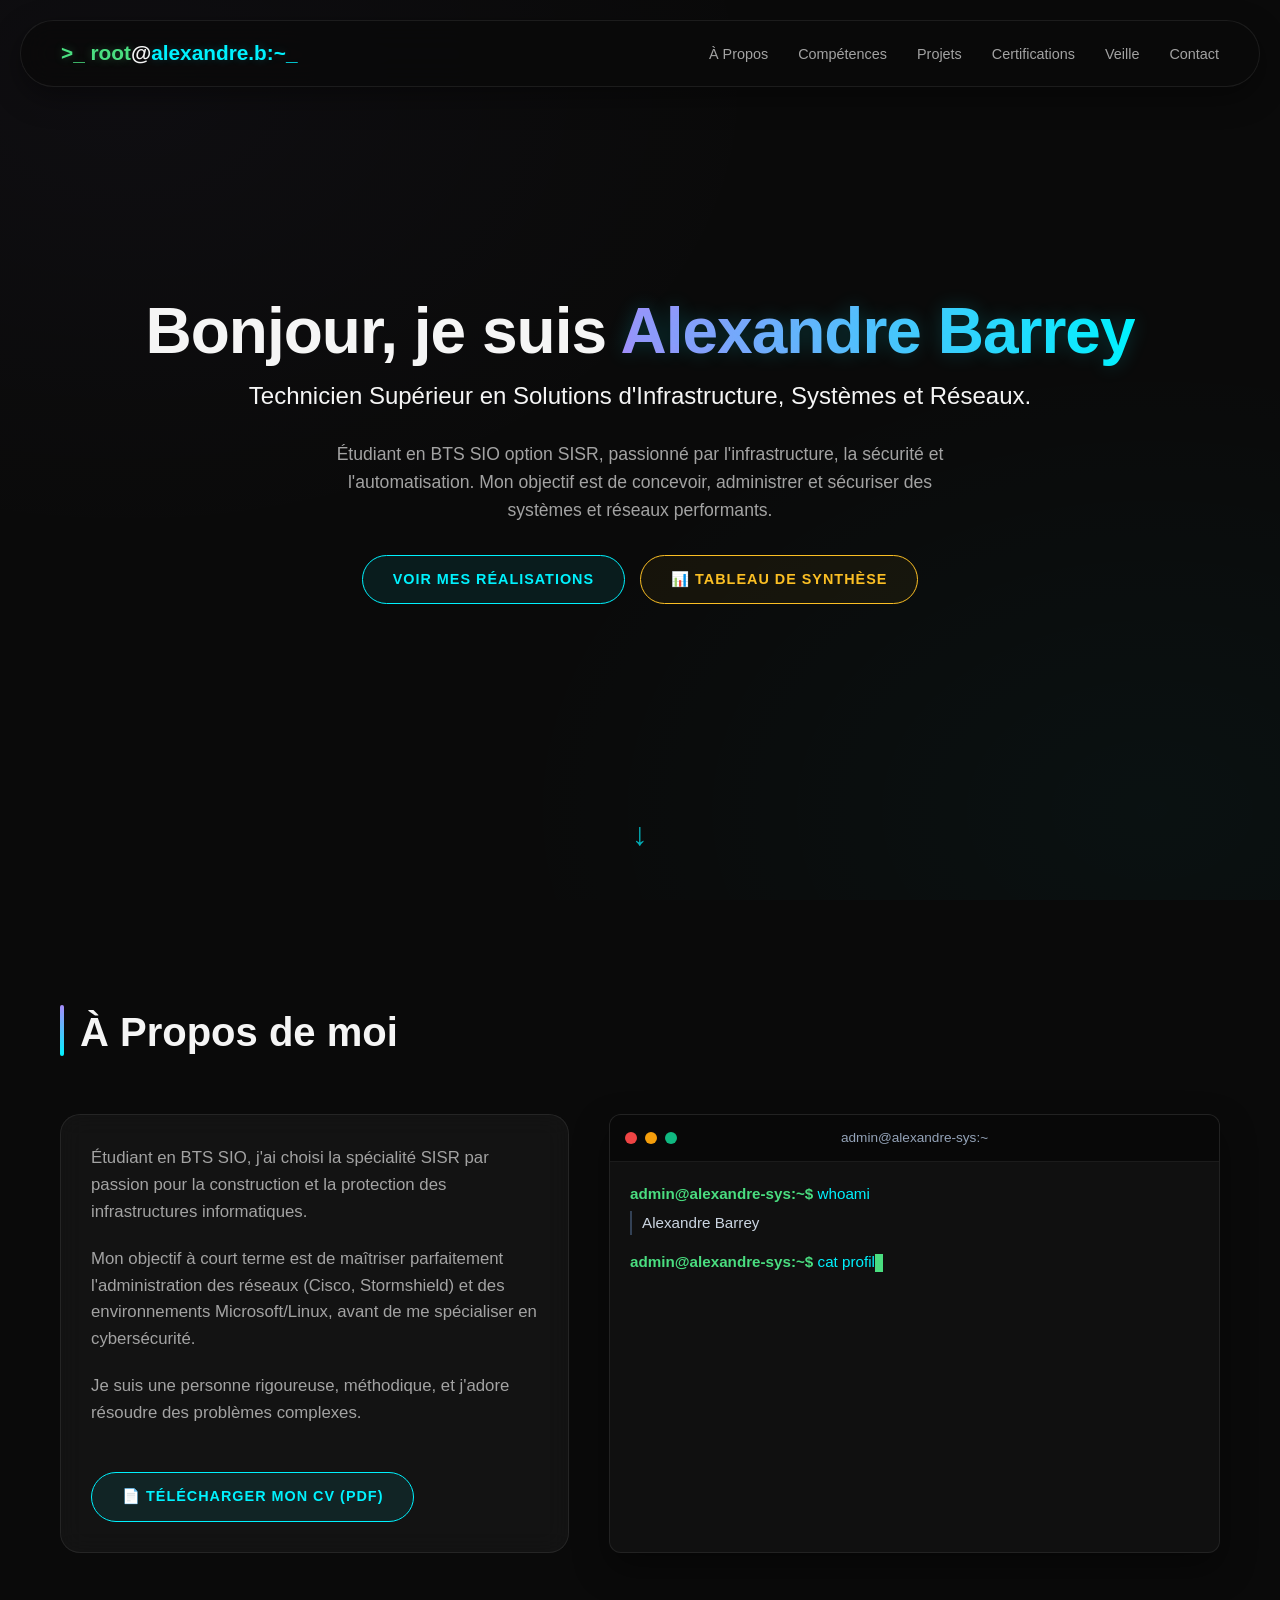
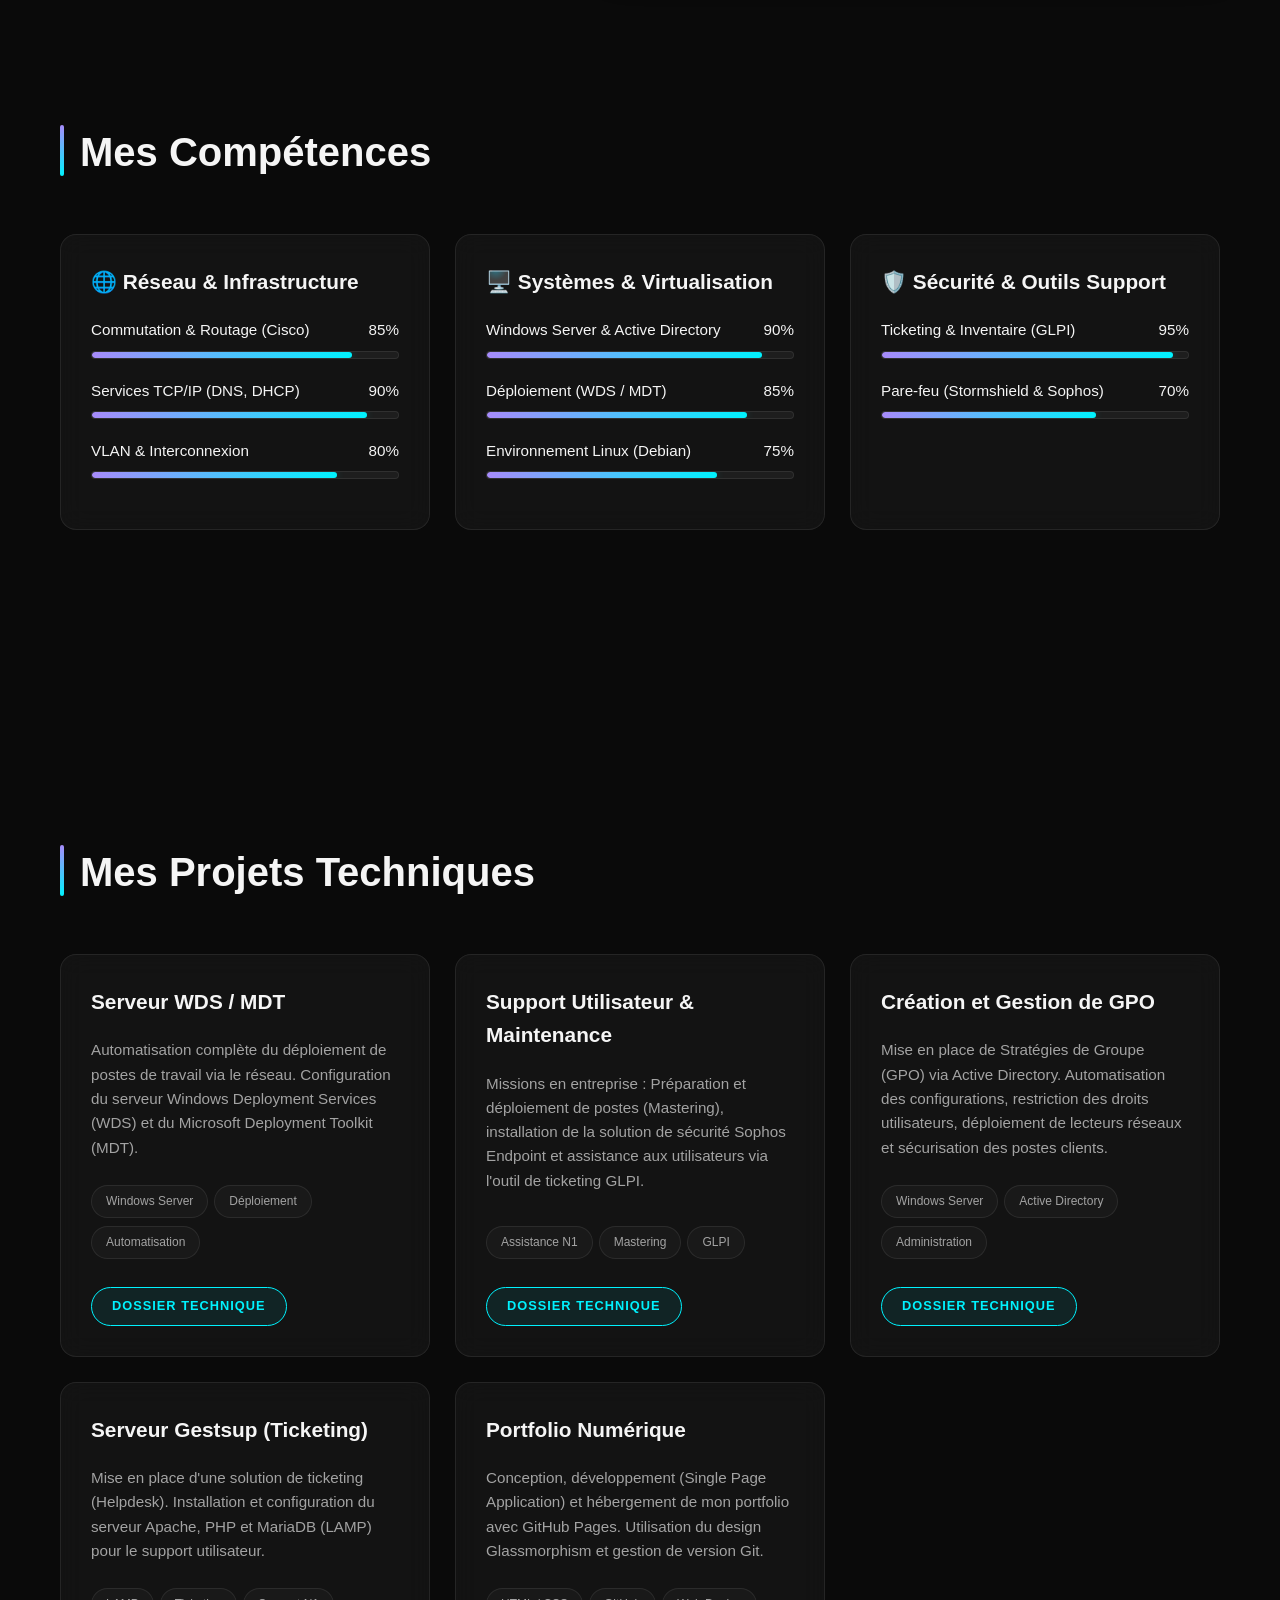
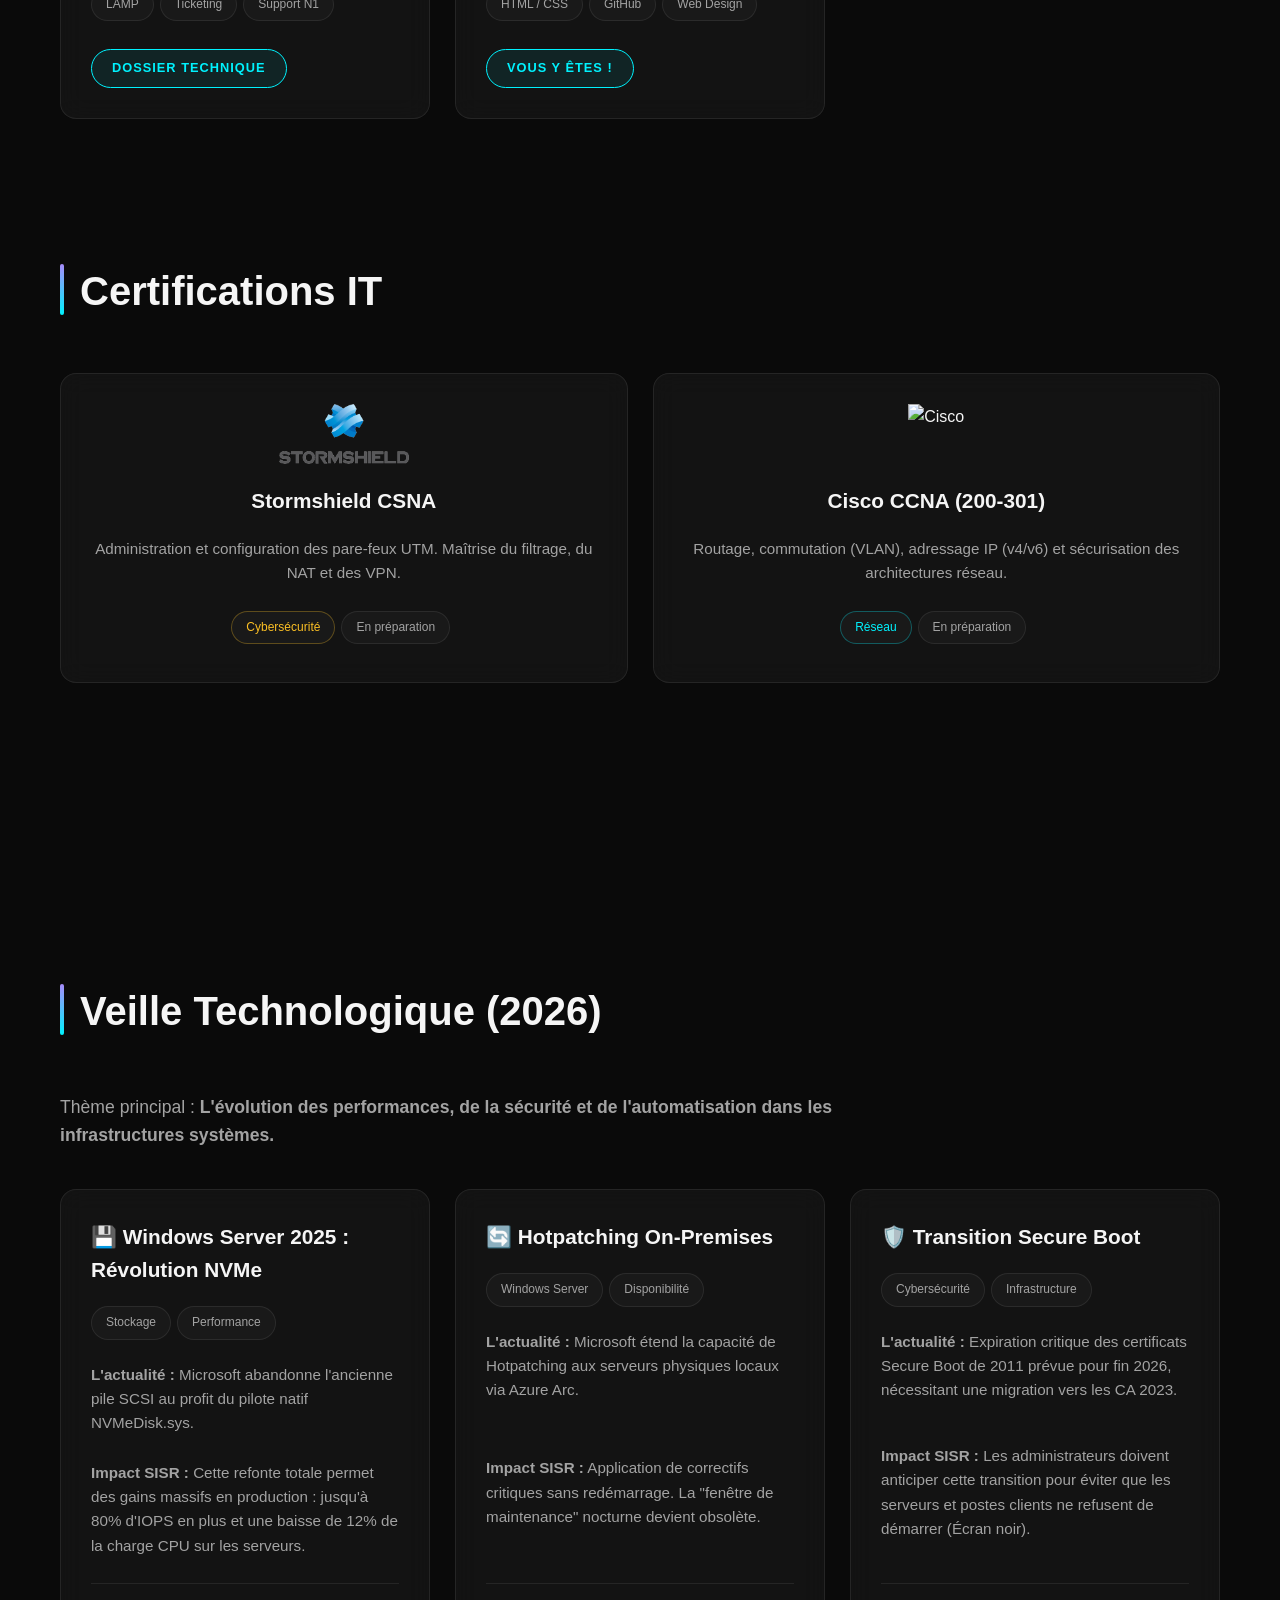
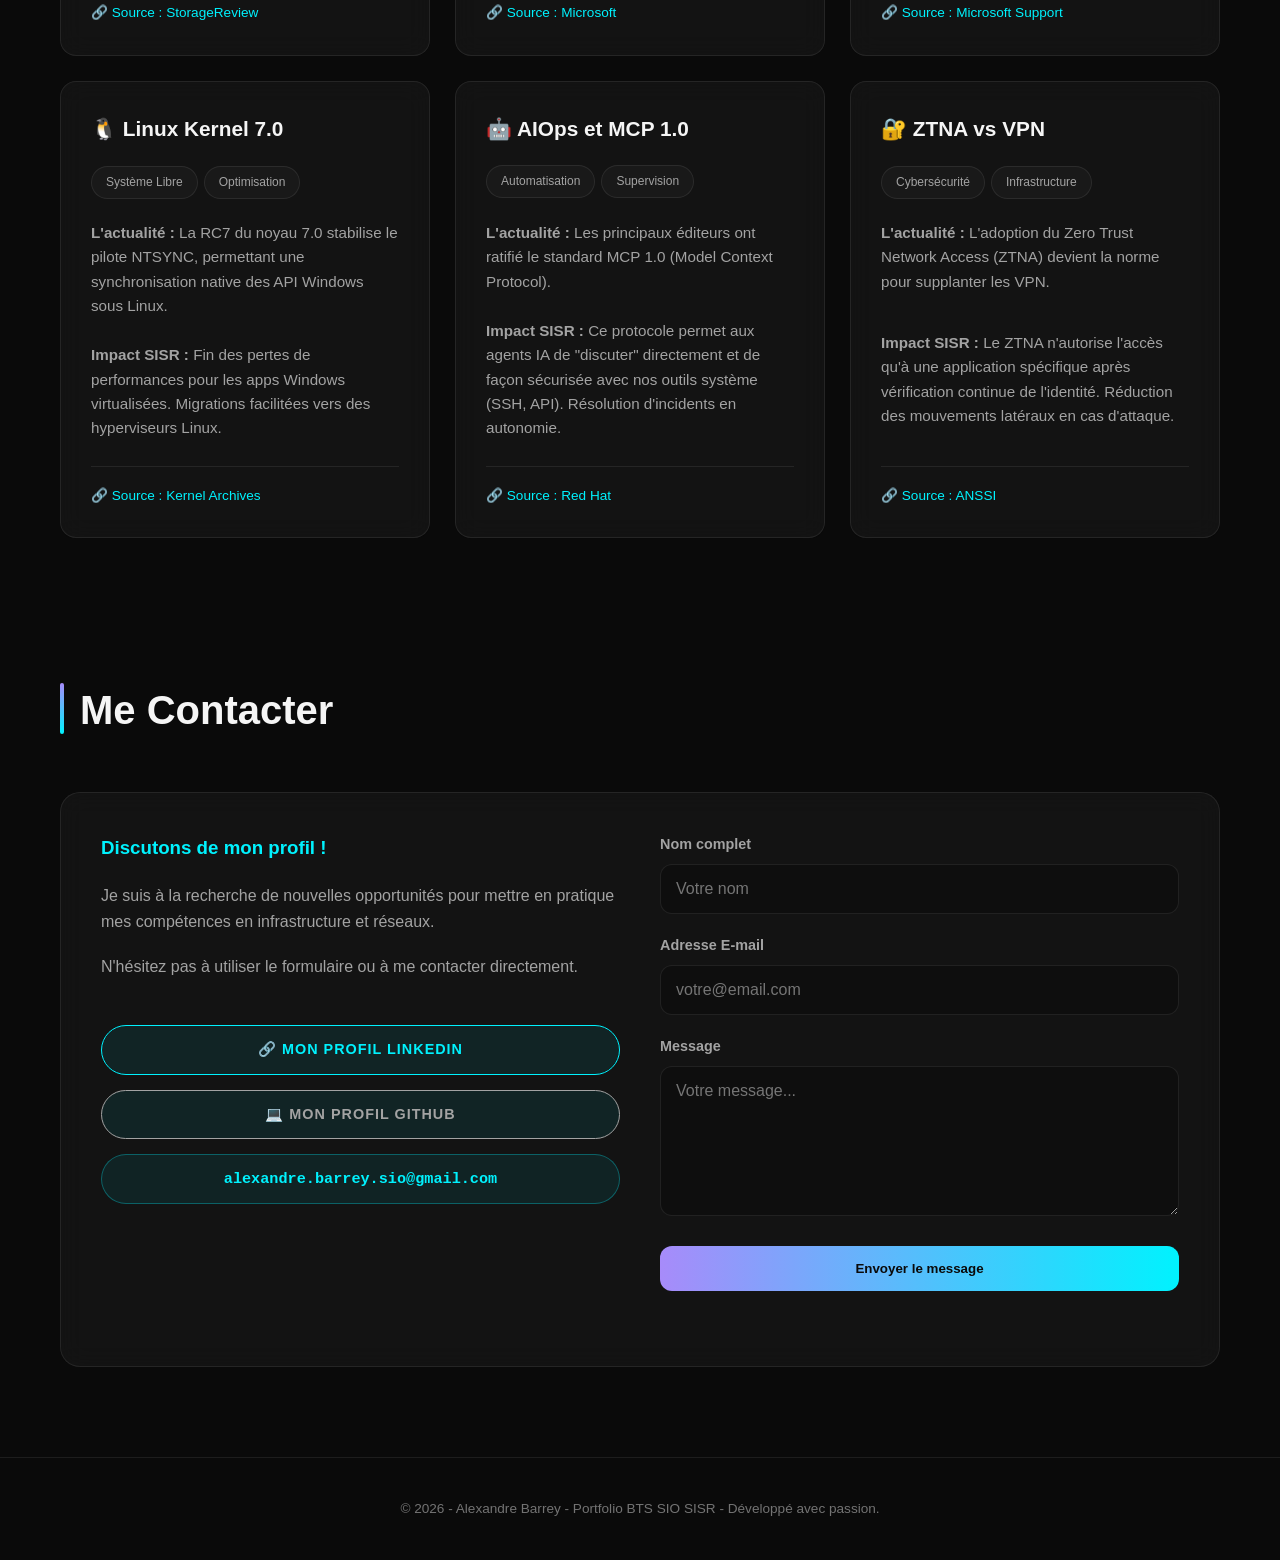
==== commit 45c2ded9: "Update index.html" ====
--- a/index.html
+++ b/index.html
@@ -17,63 +17,53 @@
     
     <style>
         /* ============================================================
-           PORTFOLIO ALEXANDRE BARREY - ONE-PAGE GLASSMORPHISM
+           PORTFOLIO ALEXANDRE BARREY - FOND GRIS NEUTRE ET ÉPURÉ
            ============================================================ */
 
         :root {
-            --bg-dark: #040509;
-            --bg-panel: rgba(255, 255, 255, 0.03);
+            /* Palette de couleurs modifiée : Gris Neutres */
+            --bg-dark: #0a0a0a; /* Gris très, très foncé, presque noir neutre */
+            --bg-panel: rgba(23, 23, 23, 0.7); /* Gris neutre foncé avec transparence */
             --border-glass: rgba(255, 255, 255, 0.08);
-            --text-primary: #f1f5f9;
-            --text-secondary: #94a3b8;
-            --accent-neon: #00f2fe;
-            --accent-glow: rgba(0, 242, 254, 0.3);
-            --accent-purple: #4facfe;
-            --terminal-bg: rgba(10, 15, 25, 0.85);
-            --transition-smooth: all 0.5s cubic-bezier(0.23, 1, 0.32, 1);
+            --text-primary: #f5f5f5;
+            --text-secondary: #a3a3a3;
+            --accent-neon: #00f2fe; /* Cyan vibrant */
+            --accent-glow: rgba(0, 242, 254, 0.2);
+            --accent-purple: #a78bfa; /* Violet doux */
+            --terminal-bg: rgba(17, 17, 17, 0.9); /* Gris neutre très foncé */
+            --transition-smooth: all 0.4s cubic-bezier(0.23, 1, 0.32, 1);
         }
 
         * { margin: 0; padding: 0; box-sizing: border-box; font-family: 'SF Pro Display', -apple-system, BlinkMacSystemFont, 'Segoe UI', Roboto, sans-serif; -webkit-font-smoothing: antialiased; }
 
         body {
+            /* Nouveau fond propre et neutre */
             background-color: var(--bg-dark);
+            background-image: 
+                radial-gradient(at 10% 10%, rgba(167, 139, 250, 0.03) 0px, transparent 40%),
+                radial-gradient(at 90% 90%, rgba(0, 242, 254, 0.03) 0px, transparent 40%);
+            background-attachment: fixed;
             color: var(--text-primary);
             line-height: 1.6;
             scroll-behavior: smooth;
             overflow-x: hidden;
         }
 
-        /* --- CANVAS BACKGROUND (MATRIX RAIN) --- */
-        #bg-canvas {
-            position: fixed;
-            top: 0;
-            left: 0;
-            width: 100vw;
-            height: 100vh;
-            z-index: -2; 
-            pointer-events: none; 
-        }
-        
-        .bg-overlay {
-            position: fixed; top: 0; left: 0; width: 100vw; height: 100vh;
-            background: radial-gradient(circle at center, transparent 0%, rgba(4, 5, 9, 0.8) 100%);
-            z-index: -1; pointer-events: none;
-        }
-
         ::-webkit-scrollbar { width: 8px; }
         ::-webkit-scrollbar-track { background: var(--bg-dark); }
-        ::-webkit-scrollbar-thumb { background: var(--border-glass); border-radius: 4px; }
+        ::-webkit-scrollbar-thumb { background: rgba(255,255,255,0.15); border-radius: 4px; }
+        ::-webkit-scrollbar-thumb:hover { background: var(--accent-neon); }
 
         /* --- NAVIGATION --- */
         nav {
             display: flex; justify-content: space-between; align-items: center;
-            padding: 15px 40px; background-color: rgba(4, 5, 9, 0.8);
-            backdrop-filter: blur(20px); -webkit-backdrop-filter: blur(20px);
+            padding: 15px 40px; background-color: rgba(10, 10, 10, 0.85);
+            backdrop-filter: blur(16px); -webkit-backdrop-filter: blur(16px);
             position: fixed; width: calc(100% - 40px); max-width: 1400px;
             top: 20px; left: 50%; transform: translateX(-50%);
             z-index: 1000; border-radius: 100px;
             border: 1px solid var(--border-glass);
-            box-shadow: 0 10px 30px rgba(0, 0, 0, 0.5);
+            box-shadow: 0 10px 30px rgba(0, 0, 0, 0.4);
         }
 
         .logo { 
@@ -84,64 +74,61 @@
             text-transform: lowercase; 
             text-decoration: none; 
         }
-        .logo .user { color: #39ff14; text-shadow: 0 0 10px rgba(57, 255, 20, 0.5); }
+        .logo .user { color: #4ade80; text-shadow: 0 0 10px rgba(74, 222, 128, 0.3); } /* Vert prompt */
         .logo .at { color: var(--text-primary); }
         .logo .host { color: var(--accent-neon); text-shadow: 0 0 10px var(--accent-glow); }
         .logo .cursor-blink { color: var(--accent-neon); animation: blink 1s step-end infinite; }
 
         .nav-links { list-style: none; display: flex; gap: 30px; }
         .nav-links a { color: var(--text-secondary); text-decoration: none; font-weight: 500; font-size: 0.9rem; transition: 0.3s; }
-        .nav-links a:hover { color: var(--text-primary); text-shadow: 0 0 5px var(--accent-neon); }
-
-        /* --- HERO SECTION & FLECHE --- */
+        .nav-links a:hover { color: var(--text-primary); text-shadow: 0 0 8px var(--accent-glow); }
+
+        /* --- HERO SECTION --- */
         .hero { height: 100vh; display: flex; justify-content: center; align-items: center; text-align: center; padding: 0 20px; position: relative; }
-        .hero::before { content: ''; position: absolute; width: 400px; height: 400px; background: radial-gradient(circle, var(--accent-glow) 0%, transparent 70%); border-radius: 50%; filter: blur(60px); opacity: 0.4; z-index: -1; }
         .hero h1 { font-size: 4rem; font-weight: 900; letter-spacing: -1px; margin-bottom: 10px; line-height: 1.1; }
-        .hero h1 span { background: linear-gradient(90deg, var(--accent-purple), var(--accent-neon)); -webkit-background-clip: text; background-clip: text; color: transparent; text-shadow: 0 0 30px var(--accent-glow); }
+        .hero h1 span { background: linear-gradient(90deg, var(--accent-purple), var(--accent-neon)); -webkit-background-clip: text; background-clip: text; color: transparent; text-shadow: 0 0 20px var(--accent-glow); }
         .hero h2 { font-size: 1.5rem; font-weight: 500; color: var(--text-primary); margin-top: 10px; }
         .hero p { margin: 25px auto; max-width: 650px; font-size: 1.1rem; color: var(--text-secondary); }
         
-        .btn { display: inline-block; padding: 12px 30px; background: rgba(0, 0, 0, 0.5); backdrop-filter: blur(5px); color: var(--accent-neon); text-decoration: none; border-radius: 50px; font-weight: 600; font-size: 0.9rem; text-transform: uppercase; letter-spacing: 1px; border: 1px solid var(--accent-neon); transition: var(--transition-smooth); cursor: pointer; }
-        .btn:hover { color: #040509; background-color: var(--accent-neon); box-shadow: 0 0 30px var(--accent-glow); transform: translateY(-2px); }
-
-        .scroll-down { position: absolute; bottom: 40px; left: 50%; transform: translateX(-50%); font-size: 2rem; color: var(--accent-neon); text-decoration: none; animation: bounce 2s infinite; transition: 0.3s; opacity: 0.8; }
+        .btn { display: inline-block; padding: 12px 30px; background: rgba(0, 242, 254, 0.08); color: var(--accent-neon); text-decoration: none; border-radius: 50px; font-weight: 600; font-size: 0.9rem; text-transform: uppercase; letter-spacing: 1px; border: 1px solid var(--accent-neon); transition: var(--transition-smooth); cursor: pointer; }
+        .btn:hover { background-color: var(--accent-neon); color: var(--bg-dark); box-shadow: 0 0 20px var(--accent-glow); transform: translateY(-2px); }
+
+        .scroll-down { position: absolute; bottom: 40px; left: 50%; transform: translateX(-50%); font-size: 2rem; color: var(--accent-neon); text-decoration: none; animation: bounce 2s infinite; transition: 0.3s; opacity: 0.7; }
         .scroll-down:hover { opacity: 1; text-shadow: 0 0 15px var(--accent-glow); }
         @keyframes bounce { 0%, 20%, 50%, 80%, 100% { transform: translateY(0) translateX(-50%); } 40% { transform: translateY(-15px) translateX(-50%); } 60% { transform: translateY(-7px) translateX(-50%); } }
 
-        /* --- SECTIONS GLOBALES --- */
+        /* --- SECTIONS --- */
         .section { padding: 100px 20px 40px 20px; max-width: 1200px; margin: auto; min-height: 80vh; position: relative;}
         .section-title { margin-bottom: 50px; font-size: 2.5rem; font-weight: 900; color: var(--text-primary); position: relative; padding-left: 20px; }
         .section-title::before { content: ''; position: absolute; left: 0; top: 5px; height: 80%; width: 4px; background: linear-gradient(to bottom, var(--accent-purple), var(--accent-neon)); border-radius: 2px; }
 
         /* --- A PROPOS / TERMINAL --- */
         .grid-about { display: grid; grid-template-columns: 1fr 1.2fr; gap: 40px; align-items: stretch; }
-        .about-text { background: var(--bg-panel); backdrop-filter: blur(10px); padding: 30px; border-radius: 20px; border: 1px solid var(--border-glass); }
+        .about-text { background: var(--bg-panel); backdrop-filter: blur(12px); padding: 30px; border-radius: 20px; border: 1px solid var(--border-glass); }
         .about-text p { color: var(--text-secondary); margin-bottom: 20px; font-size: 1.05rem; }
         
-        .terminal-window { background: var(--terminal-bg); border-radius: 12px; border: 1px solid var(--border-glass); box-shadow: 0 15px 35px rgba(0,0,0,0.5); overflow: hidden; font-family: 'Consolas', 'Courier New', monospace; font-size: 0.95rem; display: flex; flex-direction: column; }
-        .terminal-header { background: rgba(0, 0, 0, 0.4); padding: 12px 15px; display: flex; align-items: center; border-bottom: 1px solid var(--border-glass); }
+        .terminal-window { background: var(--terminal-bg); border-radius: 12px; border: 1px solid var(--border-glass); box-shadow: 0 15px 35px rgba(0,0,0,0.4); overflow: hidden; font-family: 'Consolas', monospace; font-size: 0.95rem; display: flex; flex-direction: column; }
+        .terminal-header { background: rgba(0, 0, 0, 0.5); padding: 12px 15px; display: flex; align-items: center; border-bottom: 1px solid var(--border-glass); }
         .term-dot { width: 12px; height: 12px; border-radius: 50%; margin-right: 8px; }
-        .dot-red { background-color: #ff5f56; } .dot-yellow { background-color: #ffbd2e; } .dot-green { background-color: #27c93f; }
-        .term-title { margin-left: auto; margin-right: auto; color: #64748b; font-size: 0.85rem; padding-right: 60px; }
+        .dot-red { background-color: #ef4444; } .dot-yellow { background-color: #f59e0b; } .dot-green { background-color: #10b981; }
+        .term-title { margin-left: auto; margin-right: auto; color: #94a3b8; font-size: 0.85rem; padding-right: 60px; }
         .terminal-body { padding: 20px; color: #e2e8f0; flex: 1; }
-        .prompt { color: #39ff14; font-weight: bold; } .cmd { color: #00f2fe; }
+        .prompt { color: #4ade80; font-weight: bold; } .cmd { color: var(--accent-neon); }
         .output { color: #cbd5e1; margin-bottom: 15px; padding-left: 10px; border-left: 2px solid #334155; margin-top: 5px; }
-        .highlight-output { color: #fbbc04; font-weight: bold; }
-        .cursor { display: inline-block; width: 8px; height: 18px; background-color: #39ff14; vertical-align: middle; animation: blink 1s step-end infinite; }
+        .highlight-output { color: #fbbf24; font-weight: bold; }
+        .cursor { display: inline-block; width: 8px; height: 18px; background-color: #4ade80; vertical-align: middle; animation: blink 1s step-end infinite; }
         @keyframes blink { 0%, 100% { opacity: 1; } 50% { opacity: 0; } }
 
         /* --- COMPETENCES --- */
         .skill-item { margin-bottom: 20px; }
         .skill-info { display: flex; justify-content: space-between; margin-bottom: 8px; font-size: 0.95rem; color: var(--text-primary); font-weight: 500; }
-        .skill-bar-bg { width: 100%; height: 8px; background: rgba(0, 0, 0, 0.4); border-radius: 10px; border: 1px solid var(--border-glass); overflow: hidden; }
+        .skill-bar-bg { width: 100%; height: 8px; background: rgba(255, 255, 255, 0.05); border-radius: 10px; border: 1px solid var(--border-glass); overflow: hidden; }
         .skill-bar-fill { height: 100%; background: linear-gradient(90deg, var(--accent-purple), var(--accent-neon)); border-radius: 10px; box-shadow: 0 0 10px var(--accent-glow); }
 
-        /* --- PROJETS ET CARTES (FLEX & GRID ALIGNEMENT CORRIGÉ) --- */
+        /* --- PROJETS ET CARTES --- */
         .grid-container { display: grid; grid-template-columns: repeat(auto-fit, minmax(320px, 1fr)); gap: 25px; align-items: stretch; }
-        .card { background: var(--bg-panel); backdrop-filter: blur(10px); padding: 30px; border-radius: 16px; border: 1px solid var(--border-glass); transition: var(--transition-smooth); position: relative; overflow: hidden; display: flex; flex-direction: column; opacity: 0; transform: translateY(30px); }
-        .card::after { content: ''; position: absolute; width: 100px; height: 100px; background: var(--accent-glow); border-radius: 50%; filter: blur(30px); opacity: 0; transition: var(--transition-smooth); top: -50px; right: -50px; z-index: -1; }
-        .card:hover { transform: translateY(-8px); border-color: rgba(0, 242, 254, 0.3); box-shadow: 0 20px 40px rgba(0, 0, 0, 0.4); }
-        .card:hover::after { opacity: 1; }
+        .card { background: var(--bg-panel); backdrop-filter: blur(12px); padding: 30px; border-radius: 16px; border: 1px solid var(--border-glass); transition: var(--transition-smooth); position: relative; overflow: hidden; display: flex; flex-direction: column; opacity: 0; transform: translateY(30px); }
+        .card:hover { transform: translateY(-5px); border-color: rgba(0, 242, 254, 0.3); box-shadow: 0 15px 30px rgba(0, 0, 0, 0.5); background: rgba(23, 23, 23, 0.9); }
         .card h3 { margin-bottom: 20px; font-size: 1.3rem; color: var(--text-primary); }
         .card p { color: var(--text-secondary); margin-bottom: 25px; font-size: 0.95rem; flex-grow: 1; }
         
@@ -149,23 +136,16 @@
         .card:hover .badge { border-color: rgba(0, 242, 254, 0.2); color: var(--text-primary); }
         .btn-view { margin-top: auto; align-self: flex-start; padding: 8px 20px; font-size: 0.8rem; }
 
-        /* --- DIAPOSITIVES VEILLE (PLAN) --- */
-        .slide-grid { display: grid; grid-template-columns: repeat(auto-fit, minmax(200px, 1fr)); gap: 15px; margin-top: 15px; }
-        .slide-item { background: rgba(0,0,0,0.4); border: 1px solid var(--border-glass); border-left: 3px solid var(--accent-neon); padding: 15px; border-radius: 8px; }
-        .slide-item h4 { color: var(--text-primary); font-size: 1rem; margin-bottom: 10px; }
-        .slide-item ul { margin-left: 15px; color: var(--text-secondary); font-size: 0.85rem; }
-        .slide-item .key-point { margin-top: 10px; color: var(--accent-neon); font-size: 0.85rem; font-weight: bold; }
-
         /* --- CONTACT FORM --- */
-        .contact-container { display: grid; grid-template-columns: 1fr 1fr; gap: 40px; background: var(--bg-panel); padding: 40px; border-radius: 20px; border: 1px solid var(--border-glass); backdrop-filter: blur(10px); }
+        .contact-container { display: grid; grid-template-columns: 1fr 1fr; gap: 40px; background: var(--bg-panel); padding: 40px; border-radius: 20px; border: 1px solid var(--border-glass); backdrop-filter: blur(12px); }
         .contact-form { display: flex; flex-direction: column; gap: 20px; }
         .contact-form div { display: flex; flex-direction: column; gap: 8px; }
         .contact-form label { font-weight: 600; color: var(--text-secondary); font-size: 0.9rem; }
-        .contact-form input, .contact-form textarea { width: 100%; padding: 15px; border: 1px solid var(--border-glass); border-radius: 12px; background-color: rgba(0, 0, 0, 0.4); color: var(--text-primary); font-size: 1rem; transition: var(--transition-smooth); }
-        .contact-form input:focus, .contact-form textarea:focus { outline: none; border-color: var(--accent-neon); box-shadow: 0 0 15px var(--accent-glow); }
+        .contact-form input, .contact-form textarea { width: 100%; padding: 15px; border: 1px solid var(--border-glass); border-radius: 12px; background-color: rgba(0, 0, 0, 0.2); color: var(--text-primary); font-size: 1rem; transition: var(--transition-smooth); }
+        .contact-form input:focus, .contact-form textarea:focus { outline: none; border-color: var(--accent-neon); box-shadow: 0 0 10px var(--accent-glow); }
         .contact-form textarea { min-height: 150px; resize: vertical; }
-        .btn-submit { background: linear-gradient(90deg, var(--accent-purple), var(--accent-neon)); color: #040509; border: none; padding: 15px; border-radius: 12px; font-weight: 700; cursor: pointer; transition: 0.3s; margin-top: 10px; }
-        .btn-submit:hover { box-shadow: 0 10px 30px var(--accent-glow); transform: translateY(-2px); }
+        .btn-submit { background: linear-gradient(90deg, var(--accent-purple), var(--accent-neon)); color: var(--bg-dark); border: none; padding: 15px; border-radius: 12px; font-weight: 700; cursor: pointer; transition: 0.3s; margin-top: 10px; }
+        .btn-submit:hover { box-shadow: 0 10px 25px var(--accent-glow); transform: translateY(-2px); }
         
         .contact-info h3 { margin-bottom: 20px; color: var(--accent-neon); }
         .contact-info p { color: var(--text-secondary); margin-bottom: 20px; }
@@ -174,32 +154,29 @@
         /* --- BOUTON RETOUR EN HAUT --- */
         #backToTop {
             position: fixed; bottom: 30px; right: 30px; width: 50px; height: 50px;
-            background-color: rgba(4, 5, 9, 0.8); backdrop-filter: blur(10px);
+            background-color: rgba(10, 10, 10, 0.8); backdrop-filter: blur(10px);
             border: 1px solid var(--accent-neon); border-radius: 50%;
             display: flex; justify-content: center; align-items: center;
             color: var(--accent-neon); font-size: 1.5rem; text-decoration: none;
-            box-shadow: 0 5px 15px rgba(0,0,0,0.5); transition: var(--transition-smooth);
+            box-shadow: 0 5px 15px rgba(0,0,0,0.3); transition: var(--transition-smooth);
             opacity: 0; visibility: hidden; z-index: 999;
         }
         #backToTop.show { opacity: 1; visibility: visible; }
-        #backToTop:hover { background-color: var(--accent-neon); color: #000; box-shadow: 0 0 20px var(--accent-glow); transform: translateY(-5px); }
+        #backToTop:hover { background-color: var(--accent-neon); color: var(--bg-dark); box-shadow: 0 0 20px var(--accent-glow); transform: translateY(-5px); }
 
         /* --- FOOTER --- */
-        footer { text-align: center; padding: 40px 20px; border-top: 1px solid var(--border-glass); margin-top: 50px; color: #4b5563; font-size: 0.85rem; position: relative;}
+        footer { text-align: center; padding: 40px 20px; border-top: 1px solid var(--border-glass); margin-top: 50px; color: #737373; font-size: 0.85rem; }
 
         /* --- RESPONSIVE --- */
         @media (max-width: 900px) {
             nav { padding: 15px 20px; flex-direction: column; gap: 10px; border-radius: 20px; }
             .nav-links { gap: 15px; flex-wrap: wrap; justify-content: center; }
-            .hero h1 { font-size: 2.5rem; }
+            .hero h1 { font-size: 2.8rem; }
             .grid-about, .contact-container { grid-template-columns: 1fr; }
         }
     </style>
 </head>
 <body>
-
-    <canvas id="bg-canvas"></canvas>
-    <div class="bg-overlay"></div>
 
     <nav>
         <a href="#accueil" class="logo">
@@ -222,7 +199,7 @@
             <p>Étudiant en BTS SIO option SISR, passionné par l'infrastructure, la sécurité et l'automatisation. Mon objectif est de concevoir, administrer et sécuriser des systèmes et réseaux performants.</p>
             <div style="margin-top: 30px; display: flex; justify-content: center; gap: 15px; flex-wrap: wrap;">
                 <a href="#projets" class="btn">Voir mes réalisations</a>
-                <a href="https://docs.google.com/spreadsheets/d/1T4hxC_go26bJ9x8VVzdnUFsI1xL2lahg/edit?usp=sharing" target="_blank" class="btn" style="border-color: #fbbc04; color: #fbbc04;">📊 Tableau de Synthèse</a>
+                <a href="https://docs.google.com/spreadsheets/d/1T4hxC_go26bJ9x8VVzdnUFsI1xL2lahg/edit?usp=sharing" target="_blank" class="btn" style="border-color: #fbbf24; color: #fbbf24; background: rgba(251, 191, 36, 0.05);">📊 Tableau de Synthèse</a>
             </div>
         </div>
         <a href="#about" class="scroll-down" title="Découvrir mon profil">↓</a>
@@ -258,7 +235,6 @@
             
             <div class="card">
                 <h3>🌐 Réseau & Infrastructure</h3>
-                
                 <div class="skill-item">
                     <div class="skill-info"><span>Commutation & Routage (Cisco)</span><span>85%</span></div>
                     <div class="skill-bar-bg"><div class="skill-bar-fill" style="width: 85%;"></div></div>
@@ -275,7 +251,6 @@
 
             <div class="card">
                 <h3>🖥️ Systèmes & Virtualisation</h3>
-                
                 <div class="skill-item">
                     <div class="skill-info"><span>Windows Server & Active Directory</span><span>90%</span></div>
                     <div class="skill-bar-bg"><div class="skill-bar-fill" style="width: 90%;"></div></div>
@@ -292,7 +267,6 @@
 
             <div class="card">
                 <h3>🛡️ Sécurité & Outils Support</h3>
-                
                 <div class="skill-item">
                     <div class="skill-info"><span>Ticketing & Inventaire (GLPI)</span><span>95%</span></div>
                     <div class="skill-bar-bg"><div class="skill-bar-fill" style="width: 95%;"></div></div>
@@ -365,13 +339,13 @@
                 <img src="logo-stormshield.png" alt="Stormshield" style="height: 60px; margin-bottom: 20px;">
                 <h3>Stormshield CSNA</h3>
                 <p>Administration et configuration des pare-feux UTM. Maîtrise du filtrage, du NAT et des VPN.</p>
-                <div><span class="badge" style="color: #ff8833; border-color: rgba(255, 102, 0, 0.3);">Cybersécurité</span><span class="badge">En préparation</span></div>
+                <div><span class="badge" style="color: #fbbf24; border-color: rgba(251, 191, 36, 0.3);">Cybersécurité</span><span class="badge">En préparation</span></div>
             </div>
             <div class="card" style="align-items: center; text-align: center;">
                 <img src="https://upload.wikimedia.org/wikipedia/commons/0/08/Cisco_logo_blue_2016.svg" alt="Cisco" style="height: 60px; margin-bottom: 20px;">
                 <h3>Cisco CCNA (200-301)</h3>
                 <p>Routage, commutation (VLAN), adressage IP (v4/v6) et sécurisation des architectures réseau.</p>
-                <div><span class="badge" style="color: #00bceb; border-color: rgba(0, 188, 235, 0.3);">Réseau</span><span class="badge">En préparation</span></div>
+                <div><span class="badge" style="color: var(--accent-neon); border-color: rgba(0, 242, 254, 0.3);">Réseau</span><span class="badge">En préparation</span></div>
             </div>
         </div>
     </section>
@@ -387,104 +361,72 @@
             <div class="card">
                 <h3>💾 Windows Server 2025 : Révolution NVMe</h3>
                 <div style="margin-bottom: 15px;">
-                    <span class="badge" style="color: #00f2fe; border-color: rgba(0, 242, 254, 0.3);">Stockage</span>
-                    <span class="badge" style="color: #39ff14; border-color: rgba(57, 255, 20, 0.3);">Performance</span>
+                    <span class="badge">Stockage</span><span class="badge">Performance</span>
                 </div>
                 <p><strong>L'actualité :</strong> Microsoft abandonne l'ancienne pile SCSI au profit du pilote natif NVMeDisk.sys.</p>
                 <p><strong>Impact SISR :</strong> Cette refonte totale permet des gains massifs en production : jusqu'à 80% d'IOPS en plus et une baisse de 12% de la charge CPU sur les serveurs.</p>
-                
                 <div style="margin-top: auto; padding-top: 15px; border-top: 1px solid var(--border-glass);">
-                    <p style="font-size: 0.85rem; color: var(--text-secondary); margin-bottom: 5px;">Sources officielles :</p>
-                    <ul style="list-style-type: none; font-size: 0.85rem; line-height: 1.8;">
-                        <li>🔗 <a href="https://www.storagereview.com/review/windows-server-native-nvme" target="_blank" style="color: var(--accent-neon); text-decoration: none;">StorageReview : Benchmarks Native NVMe</a></li>
-                        <li>🔗 <a href="https://www.starwindsoftware.com/blog/windows-server-native-nvme-support/" target="_blank" style="color: var(--accent-neon); text-decoration: none;">StarWind : Windows Server Support</a></li>
-                    </ul>
-                </div>
-            </div>
-
-            <div class="card">
-                <h3>🔄 Windows 2025 : Hotpatching On-Premises</h3>
+                    <a href="https://www.storagereview.com/review/windows-server-native-nvme" target="_blank" style="color: var(--accent-neon); text-decoration: none; font-size: 0.85rem;">🔗 Source : StorageReview</a>
+                </div>
+            </div>
+
+            <div class="card">
+                <h3>🔄 Hotpatching On-Premises</h3>
                 <div style="margin-bottom: 15px;">
-                    <span class="badge" style="color: #00f2fe; border-color: rgba(0, 242, 254, 0.3);">Windows Server</span>
-                    <span class="badge" style="color: #ff8833; border-color: rgba(255, 102, 0, 0.3);">Haute Disponibilité</span>
-                </div>
-                <p><strong>L'actualité :</strong> Microsoft étend la capacité de Hotpatching aux serveurs physiques locaux (hors cloud) via Azure Arc.</p>
-                <p><strong>Impact SISR :</strong> Application de correctifs critiques sans redémarrage. La "fenêtre de maintenance" nocturne devient obsolète, l'automatisation se déplace vers l'audit de conformité continu.</p>
-                
+                    <span class="badge">Windows Server</span><span class="badge">Disponibilité</span>
+                </div>
+                <p><strong>L'actualité :</strong> Microsoft étend la capacité de Hotpatching aux serveurs physiques locaux via Azure Arc.</p>
+                <p><strong>Impact SISR :</strong> Application de correctifs critiques sans redémarrage. La "fenêtre de maintenance" nocturne devient obsolète.</p>
                 <div style="margin-top: auto; padding-top: 15px; border-top: 1px solid var(--border-glass);">
-                    <p style="font-size: 0.85rem; color: var(--text-secondary); margin-bottom: 5px;">Sources officielles :</p>
-                    <ul style="list-style-type: none; font-size: 0.85rem; line-height: 1.8;">
-                        <li>🔗 <a href="https://techcommunity.microsoft.com/t5/windows-server-insiders/windows-server-2025-hotpatching/m-p/4000000" target="_blank" style="color: var(--accent-neon); text-decoration: none;">Microsoft : Hotpatching Announcement</a></li>
-                    </ul>
-                </div>
-            </div>
-
-            <div class="card">
-                <h3>🛡️ Transition Secure Boot & Patching</h3>
+                    <a href="https://techcommunity.microsoft.com/t5/windows-server-insiders/windows-server-2025-hotpatching/m-p/4000000" target="_blank" style="color: var(--accent-neon); text-decoration: none; font-size: 0.85rem;">🔗 Source : Microsoft</a>
+                </div>
+            </div>
+
+            <div class="card">
+                <h3>🛡️ Transition Secure Boot</h3>
                 <div style="margin-bottom: 15px;">
-                    <span class="badge" style="color: #ff8833; border-color: rgba(255, 102, 0, 0.3);">Cybersécurité</span>
-                    <span class="badge" style="color: #4facfe; border-color: rgba(79, 172, 254, 0.3);">Infrastructure</span>
+                    <span class="badge">Cybersécurité</span><span class="badge">Infrastructure</span>
                 </div>
                 <p><strong>L'actualité :</strong> Expiration critique des certificats Secure Boot de 2011 prévue pour fin 2026, nécessitant une migration vers les CA 2023.</p>
-                <p><strong>Impact SISR :</strong> Les administrateurs doivent anticiper cette transition et patcher les failles critiques pour éviter que les serveurs et postes clients ne refusent de démarrer (Écran noir).</p>
-                
+                <p><strong>Impact SISR :</strong> Les administrateurs doivent anticiper cette transition pour éviter que les serveurs et postes clients ne refusent de démarrer (Écran noir).</p>
                 <div style="margin-top: auto; padding-top: 15px; border-top: 1px solid var(--border-glass);">
-                    <p style="font-size: 0.85rem; color: var(--text-secondary); margin-bottom: 5px;">Sources officielles :</p>
-                    <ul style="list-style-type: none; font-size: 0.85rem; line-height: 1.8;">
-                        <li>🔗 <a href="https://support.microsoft.com/en-us/topic/secure-boot-certificate-updates-guidance-for-it-professionals-and-organizations-e2b43f9f-b424-42df-bc6a-8476db65ab2f" target="_blank" style="color: var(--accent-neon); text-decoration: none;">Microsoft Support : IT Guidance</a></li>
-                    </ul>
-                </div>
-            </div>
-
-            <div class="card">
-                <h3>🐧 Le Linux Kernel 7.0 (Phase Finale RC7)</h3>
+                    <a href="https://support.microsoft.com/en-us/topic/secure-boot-certificate-updates-guidance-for-it-professionals-and-organizations-e2b43f9f-b424-42df-bc6a-8476db65ab2f" target="_blank" style="color: var(--accent-neon); text-decoration: none; font-size: 0.85rem;">🔗 Source : Microsoft Support</a>
+                </div>
+            </div>
+
+            <div class="card">
+                <h3>🐧 Linux Kernel 7.0</h3>
                 <div style="margin-bottom: 15px;">
-                    <span class="badge" style="color: #fbbc04; border-color: rgba(251, 188, 4, 0.3);">Système Libre</span>
-                    <span class="badge" style="color: #39ff14; border-color: rgba(57, 255, 20, 0.3);">Optimisation</span>
-                </div>
-                <p><strong>L'actualité :</strong> Linus Torvalds a publié la RC7 du noyau 7.0. Cette version stabilise enfin le pilote NTSYNC, permettant une synchronisation native des API Windows sous Linux.</p>
-                <p><strong>Impact SISR :</strong> Fin des pertes de performances pour les apps Windows virtualisées. On peut envisager des migrations massives de serveurs legacy vers des hyperviseurs Linux sans sacrifier la réactivité.</p>
-                
+                    <span class="badge">Système Libre</span><span class="badge">Optimisation</span>
+                </div>
+                <p><strong>L'actualité :</strong> La RC7 du noyau 7.0 stabilise le pilote NTSYNC, permettant une synchronisation native des API Windows sous Linux.</p>
+                <p><strong>Impact SISR :</strong> Fin des pertes de performances pour les apps Windows virtualisées. Migrations facilitées vers des hyperviseurs Linux.</p>
                 <div style="margin-top: auto; padding-top: 15px; border-top: 1px solid var(--border-glass);">
-                    <p style="font-size: 0.85rem; color: var(--text-secondary); margin-bottom: 5px;">Sources officielles :</p>
-                    <ul style="list-style-type: none; font-size: 0.85rem; line-height: 1.8;">
-                        <li>🔗 <a href="https://www.kernel.org/" target="_blank" style="color: var(--accent-neon); text-decoration: none;">The Linux Kernel Archives</a></li>
-                    </ul>
-                </div>
-            </div>
-
-            <div class="card">
-                <h3>🤖 AIOps et MCP 1.0 (Standardisation)</h3>
+                    <a href="https://www.kernel.org/" target="_blank" style="color: var(--accent-neon); text-decoration: none; font-size: 0.85rem;">🔗 Source : Kernel Archives</a>
+                </div>
+            </div>
+
+            <div class="card">
+                <h3>🤖 AIOps et MCP 1.0</h3>
                 <div style="margin-bottom: 15px;">
-                    <span class="badge" style="color: #00f2fe; border-color: rgba(0, 242, 254, 0.3);">Automatisation</span>
-                    <span class="badge" style="color: #4facfe; border-color: rgba(79, 172, 254, 0.3);">Supervision</span>
-                </div>
-                <p><strong>L'actualité :</strong> Les principaux éditeurs (Google, Microsoft, Red Hat) ont ratifié le standard MCP 1.0 (Model Context Protocol).</p>
-                <p><strong>Impact SISR :</strong> Ce protocole permet aux agents IA de "discuter" directement et de façon sécurisée avec nos outils système (SSH, API de monitoring). On passe de l'IA qui "écrit des scripts" à l'IA qui "résout des incidents" en autonomie.</p>
-                
+                    <span class="badge">Automatisation</span><span class="badge">Supervision</span>
+                </div>
+                <p><strong>L'actualité :</strong> Les principaux éditeurs ont ratifié le standard MCP 1.0 (Model Context Protocol).</p>
+                <p><strong>Impact SISR :</strong> Ce protocole permet aux agents IA de "discuter" directement et de façon sécurisée avec nos outils système (SSH, API). Résolution d'incidents en autonomie.</p>
                 <div style="margin-top: auto; padding-top: 15px; border-top: 1px solid var(--border-glass);">
-                    <p style="font-size: 0.85rem; color: var(--text-secondary); margin-bottom: 5px;">Sources officielles :</p>
-                    <ul style="list-style-type: none; font-size: 0.85rem; line-height: 1.8;">
-                        <li>🔗 <a href="https://www.redhat.com/fr/topics/ai/what-is-model-context-protocol-mcp" target="_blank" style="color: var(--accent-neon); text-decoration: none;">Red Hat : Le protocole MCP</a></li>
-                        <li>🔗 <a href="https://gblogs.cisco.com/ch-tech/mcp-protocol-ai-network-operations/" target="_blank" style="color: var(--accent-neon); text-decoration: none;">Cisco Blogs : MCP Protocol Revolution</a></li>
-                    </ul>
-                </div>
-            </div>
-
-            <div class="card">
-                <h3>🔐 ZTNA : La fin annoncée des VPN</h3>
+                    <a href="https://www.redhat.com/fr/topics/ai/what-is-model-context-protocol-mcp" target="_blank" style="color: var(--accent-neon); text-decoration: none; font-size: 0.85rem;">🔗 Source : Red Hat</a>
+                </div>
+            </div>
+
+            <div class="card">
+                <h3>🔐 ZTNA vs VPN</h3>
                 <div style="margin-bottom: 15px;">
-                    <span class="badge" style="color: #ff8833; border-color: rgba(255, 102, 0, 0.3);">Cybersécurité</span>
-                    <span class="badge" style="color: #4facfe; border-color: rgba(79, 172, 254, 0.3);">Infrastructure</span>
-                </div>
-                <p><strong>L'actualité :</strong> L'adoption du Zero Trust Network Access (ZTNA) devient la norme en 2026 pour supplanter les architectures VPN traditionnelles jugées trop permissives.</p>
-                <p><strong>Impact SISR :</strong> Contrairement au VPN qui ouvre l'accès à tout le réseau, le ZTNA n'autorise l'accès qu'à une application spécifique après vérification continue de l'identité et de l'état de santé du poste. Cela réduit drastiquement les mouvements latéraux en cas d'attaque.</p>
-                
+                    <span class="badge">Cybersécurité</span><span class="badge">Infrastructure</span>
+                </div>
+                <p><strong>L'actualité :</strong> L'adoption du Zero Trust Network Access (ZTNA) devient la norme pour supplanter les VPN.</p>
+                <p><strong>Impact SISR :</strong> Le ZTNA n'autorise l'accès qu'à une application spécifique après vérification continue de l'identité. Réduction des mouvements latéraux en cas d'attaque.</p>
                 <div style="margin-top: auto; padding-top: 15px; border-top: 1px solid var(--border-glass);">
-                    <p style="font-size: 0.85rem; color: var(--text-secondary); margin-bottom: 5px;">Sources officielles :</p>
-                    <ul style="list-style-type: none; font-size: 0.85rem; line-height: 1.8;">
-                        <li>🔗 <a href="https://messervices.cyber.gouv.fr/guides/zero-trust" target="_blank" style="color: var(--accent-neon); text-decoration: none;">ANSSI : Le modèle Zero Trust</a></li>
-                    </ul>
+                    <a href="https://messervices.cyber.gouv.fr/guides/zero-trust" target="_blank" style="color: var(--accent-neon); text-decoration: none; font-size: 0.85rem;">🔗 Source : ANSSI</a>
                 </div>
             </div>
         </div>
@@ -496,19 +438,18 @@
             <div class="contact-info">
                 <h3>Discutons de mon profil !</h3>
                 <p>Je suis à la recherche de nouvelles opportunités pour mettre en pratique mes compétences en infrastructure et réseaux.</p>
-                <p>Que ce soit pour une offre, une question sur mes projets ou simplement pour échanger, n'hésitez pas à utiliser le formulaire ou à me contacter directement.</p>
+                <p>N'hésitez pas à utiliser le formulaire ou à me contacter directement.</p>
                 <br>
                 
                 <a href="https://www.linkedin.com/in/alexandre-barrey-a35454328/" target="_blank" class="btn social-btn">🔗 Mon profil LinkedIn</a>
-                <a href="https://github.com/alexandresio7" target="_blank" class="btn social-btn" style="border-color: #f1f5f9; color: #f1f5f9;">💻 Mon profil GitHub</a>
+                <a href="https://github.com/alexandresio7" target="_blank" class="btn social-btn" style="border-color: var(--text-secondary); color: var(--text-secondary);">💻 Mon profil GitHub</a>
                 
                 <div title="Cliquez pour sélectionner l'e-mail" 
                      onclick="window.getSelection().selectAllChildren(this);"
                      style="display: block; text-align: center; margin-bottom: 15px; padding: 12px 30px; 
-                            background: rgba(16, 185, 129, 0.05); color: #10b981; border-radius: 50px; 
+                            background: rgba(0, 242, 254, 0.08); color: var(--accent-neon); border-radius: 50px; 
                             font-weight: 600; font-size: 0.95rem; font-family: 'Consolas', monospace;
-                            border: 1px solid rgba(16, 185, 129, 0.3); cursor: pointer;
-                            transition: 0.3s; user-select: all; -webkit-user-select: all;">
+                            border: 1px solid rgba(0, 242, 254, 0.3); cursor: pointer; transition: 0.3s;">
                     alexandre.barrey.sio@gmail.com
                 </div>
             </div>
@@ -527,7 +468,6 @@
                     <textarea id="message" name="message" placeholder="Votre message..." required></textarea>
                 </div>
                 <button type="submit" id="my-form-button" class="btn-submit">Envoyer le message</button>
-                
                 <p id="my-form-status" style="margin-top: 15px; text-align: center; font-weight: bold;"></p>
             </form>
         </div>
@@ -540,55 +480,6 @@
     </footer>
 
     <script>
-        // 0. ANIMATION CANVAS (PLUIE BINAIRE MATRIX)
-        const canvas = document.getElementById('bg-canvas');
-        const ctx = canvas.getContext('2d');
-
-        canvas.width = window.innerWidth;
-        canvas.height = window.innerHeight;
-
-        const letters = '01'; // On garde que des 0 et des 1 pour faire très binaire
-        const fontSize = 16;
-        const columns = canvas.width / fontSize;
-
-        const drops = [];
-        for (let x = 0; x < columns; x++) {
-            drops[x] = 1;
-        }
-
-        function drawRain() {
-            // Effet de traînée noire semi-transparente
-            ctx.fillStyle = 'rgba(4, 5, 9, 0.05)';
-            ctx.fillRect(0, 0, canvas.width, canvas.height);
-
-            ctx.font = fontSize + 'px Consolas';
-
-            for (let i = 0; i < drops.length; i++) {
-                const text = letters.charAt(Math.floor(Math.random() * letters.length));
-                
-                // Alterne au hasard entre ton bleu néon et ton vert fluo, avec une opacité très faible
-                if (Math.random() > 0.5) {
-                    ctx.fillStyle = 'rgba(0, 242, 254, 0.2)'; // Bleu Néon
-                } else {
-                    ctx.fillStyle = 'rgba(57, 255, 20, 0.2)'; // Vert Fluo
-                }
-
-                ctx.fillText(text, i * fontSize, drops[i] * fontSize);
-
-                if (drops[i] * fontSize > canvas.height && Math.random() > 0.975) {
-                    drops[i] = 0;
-                }
-                drops[i]++;
-            }
-        }
-
-        setInterval(drawRain, 50); // Vitesse de la pluie
-
-        window.addEventListener('resize', () => {
-            canvas.width = window.innerWidth;
-            canvas.height = window.innerHeight;
-        });
-
         // 1. Animation d'apparition des cartes au scroll (Scroll Reveal)
         const revealObserver = new IntersectionObserver((entries) => {
             entries.forEach((entry) => {
@@ -685,14 +576,14 @@
                     form.reset(); 
                 } else {
                     status.innerHTML = "❌ Erreur lors de l'envoi. Veuillez réessayer.";
-                    status.style.color = "#ff5f56";
+                    status.style.color = "#ef4444";
                 }
                 btn.innerHTML = "Envoyer le message";
                 btn.style.opacity = "1";
                 btn.disabled = false;
             }).catch(error => {
                 status.innerHTML = "❌ Erreur réseau. Vérifiez votre connexion.";
-                status.style.color = "#ff5f56";
+                status.style.color = "#ef4444";
                 btn.innerHTML = "Envoyer le message";
                 btn.style.opacity = "1";
                 btn.disabled = false;
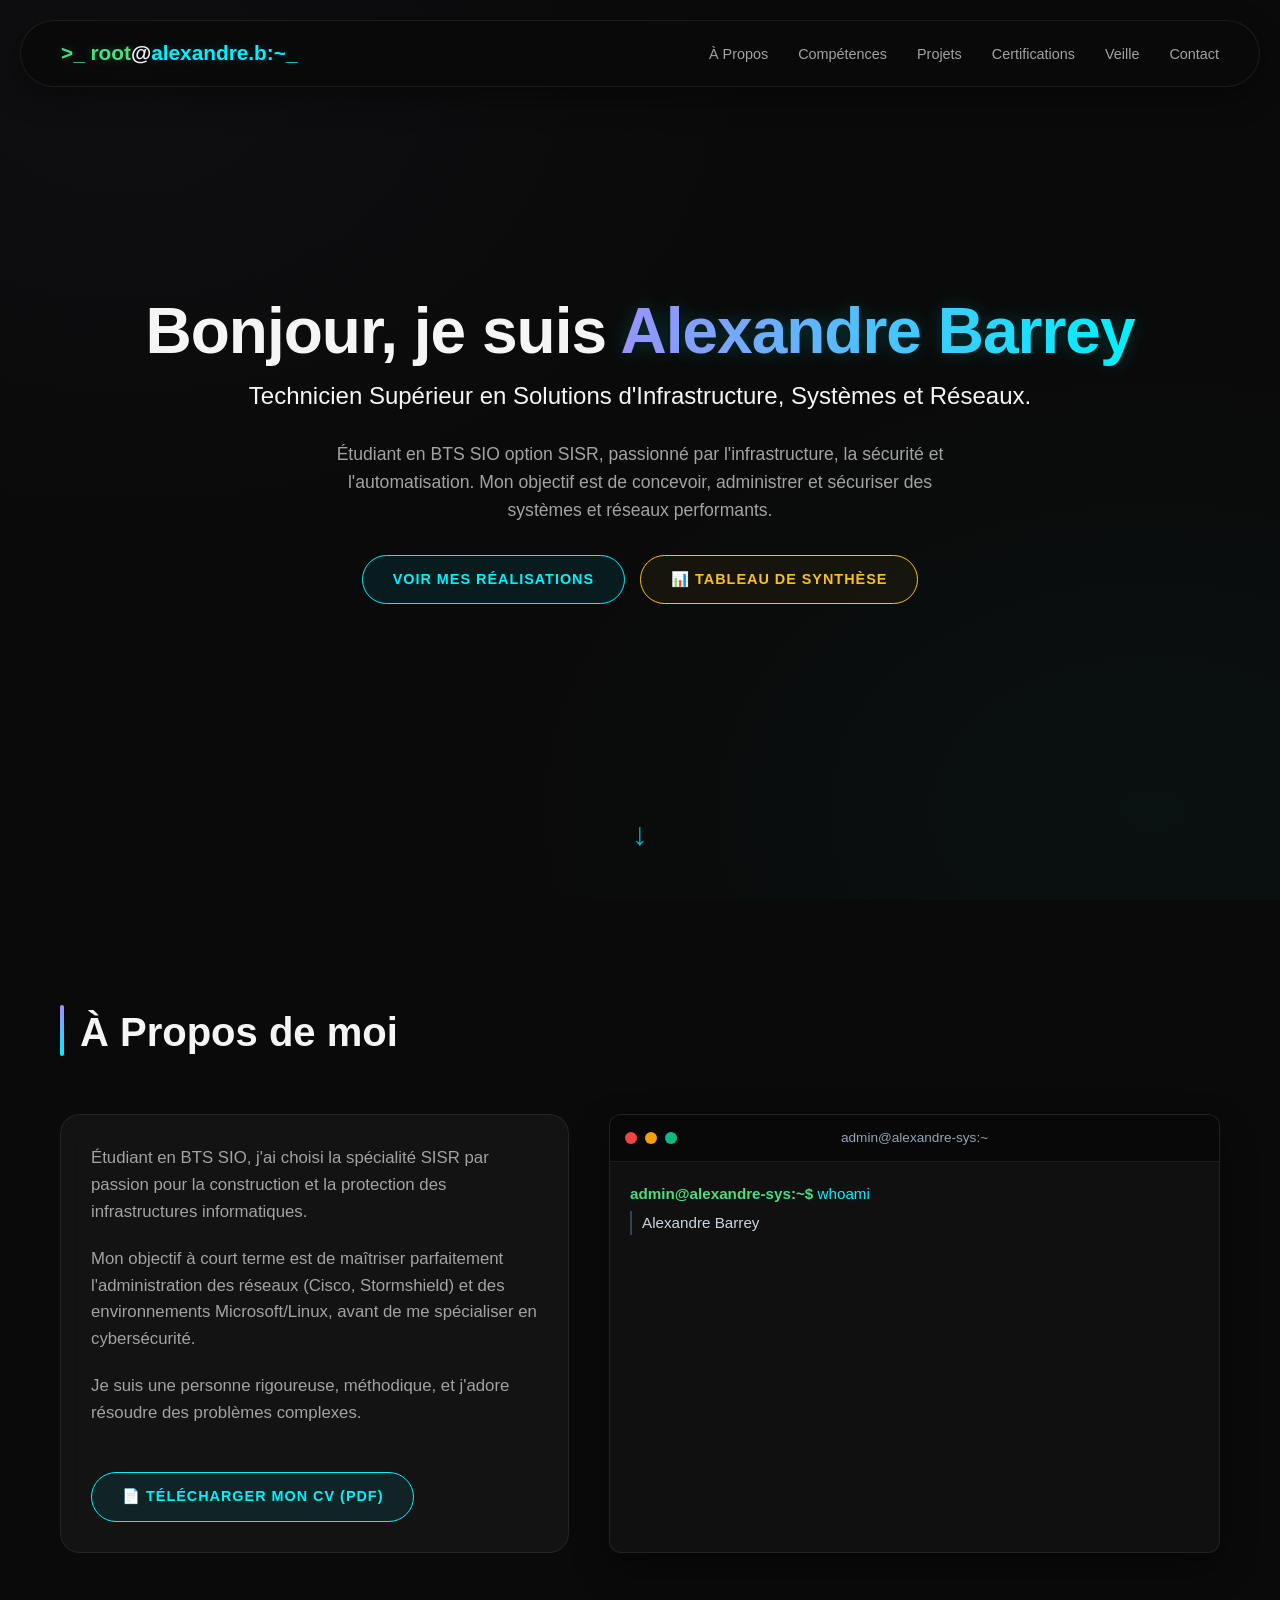
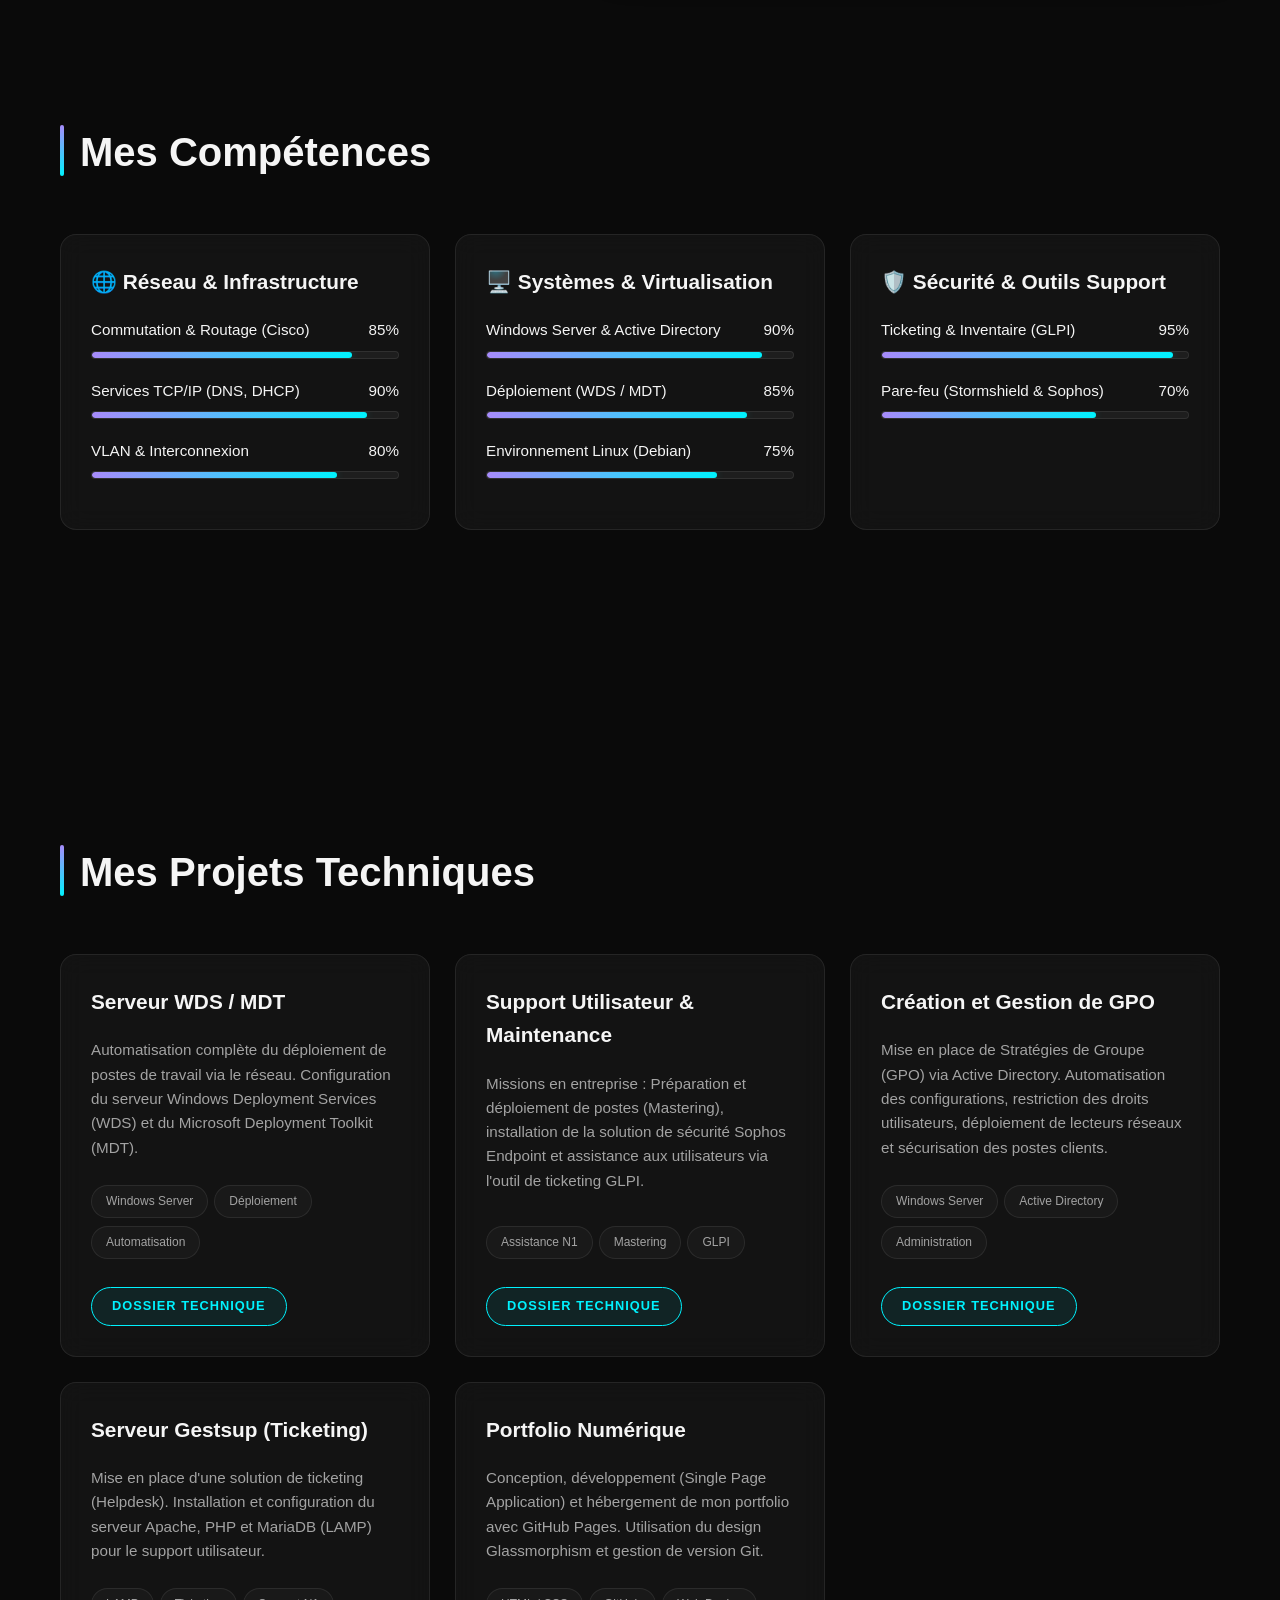
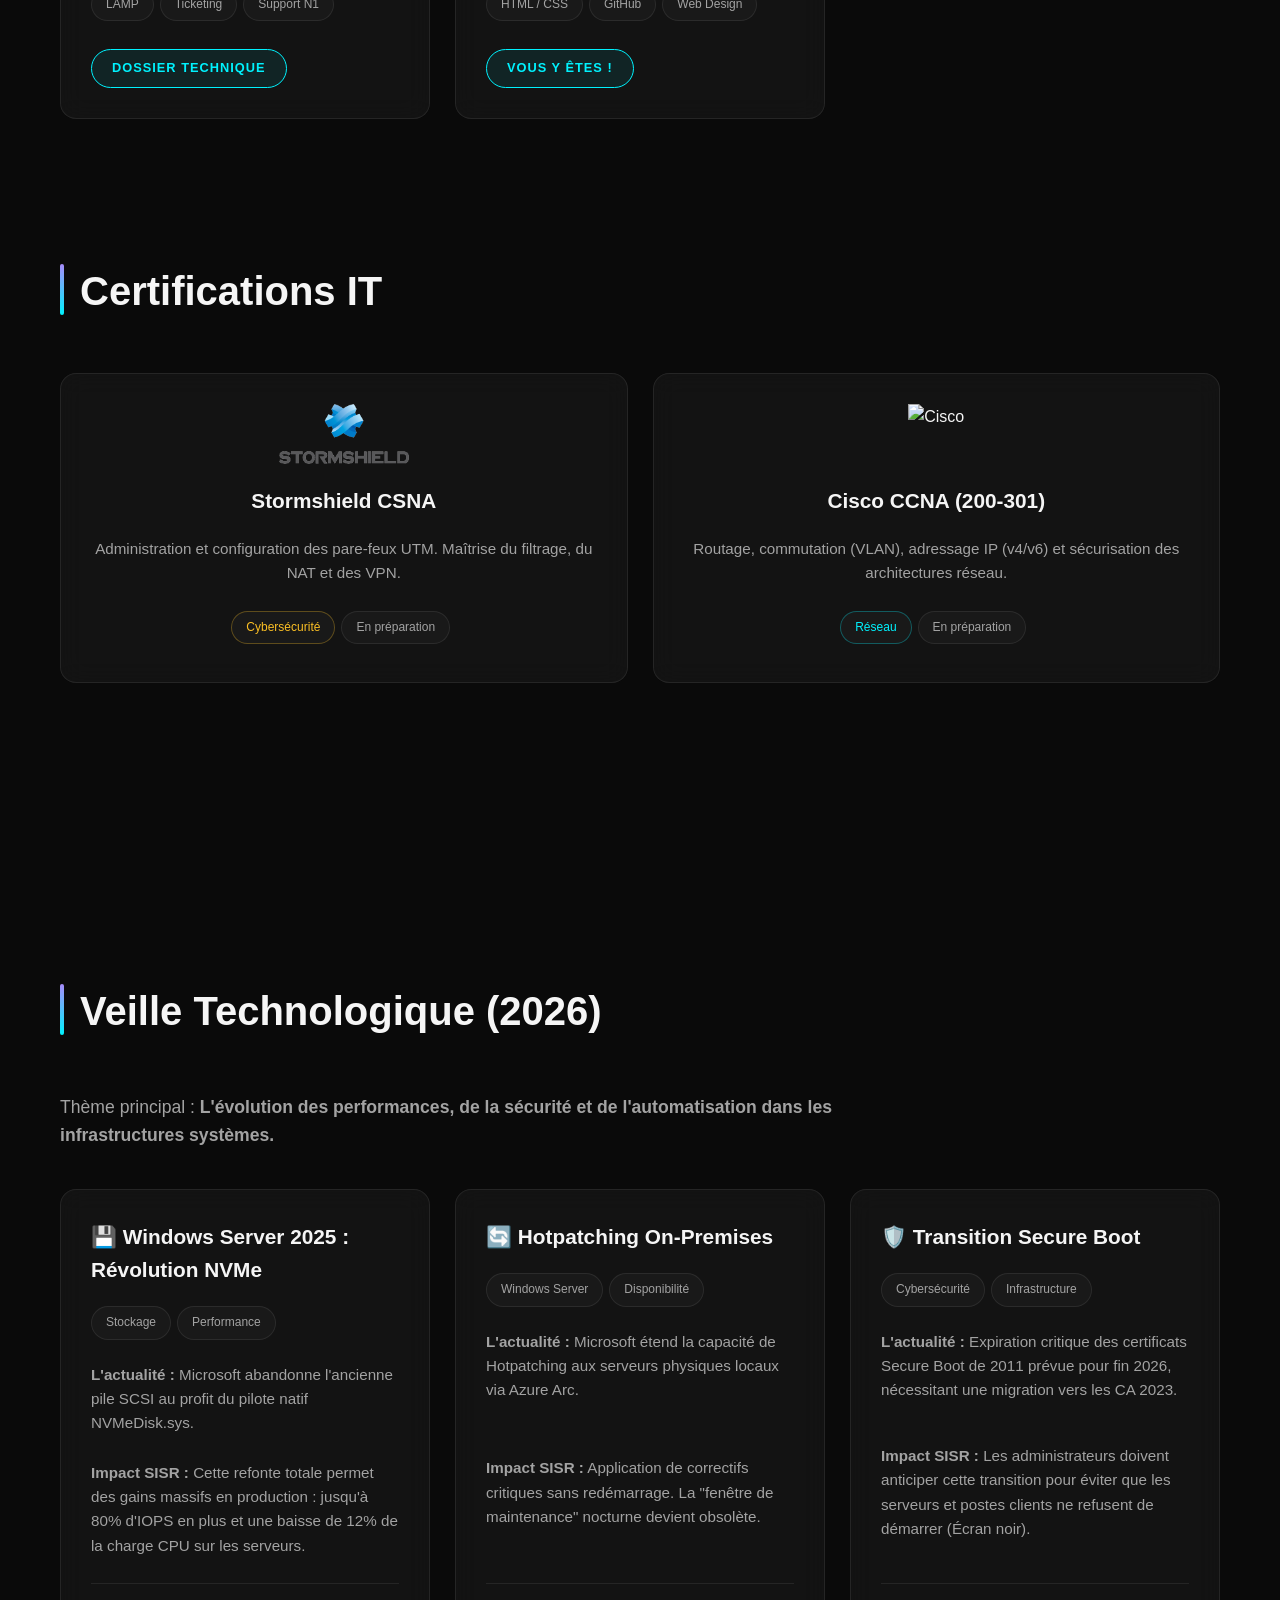
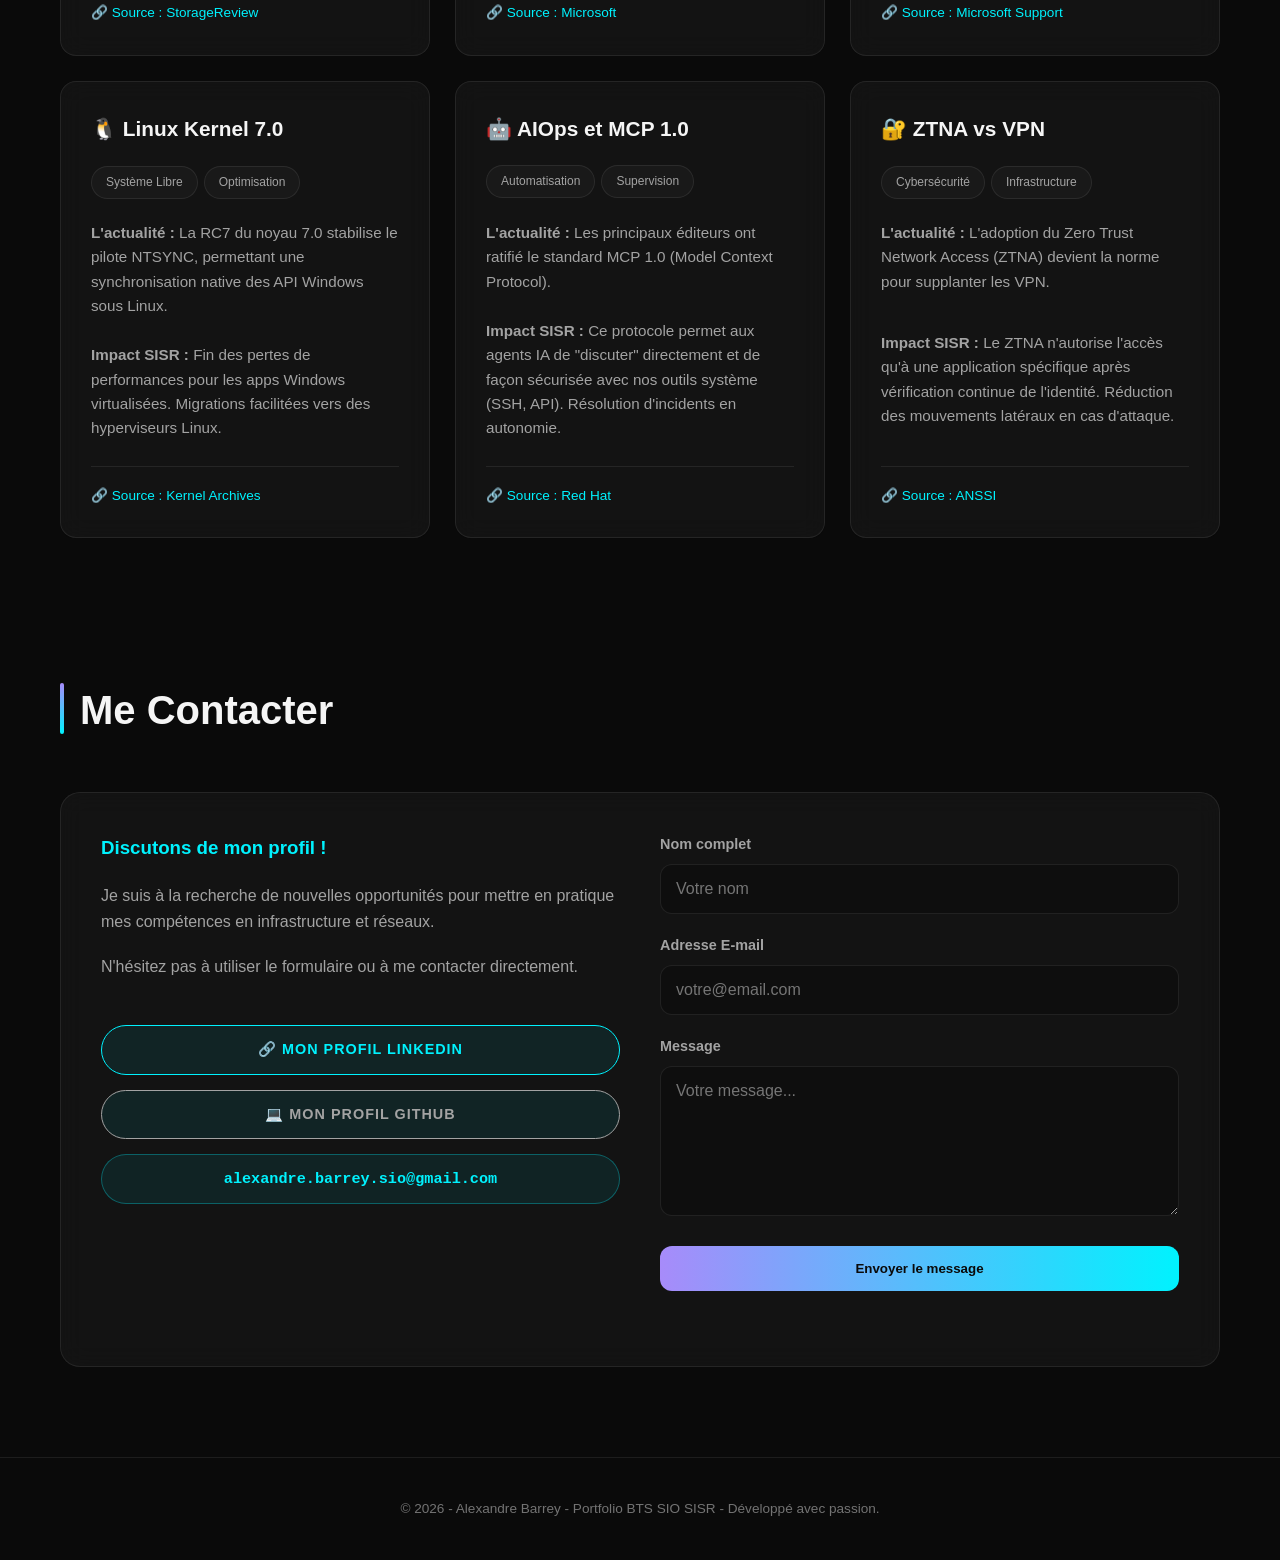
==== commit 297273bf: "Update index.html" ====
--- a/index.html
+++ b/index.html
@@ -199,7 +199,7 @@
             <p>Étudiant en BTS SIO option SISR, passionné par l'infrastructure, la sécurité et l'automatisation. Mon objectif est de concevoir, administrer et sécuriser des systèmes et réseaux performants.</p>
             <div style="margin-top: 30px; display: flex; justify-content: center; gap: 15px; flex-wrap: wrap;">
                 <a href="#projets" class="btn">Voir mes réalisations</a>
-                <a href="https://docs.google.com/spreadsheets/d/1T4hxC_go26bJ9x8VVzdnUFsI1xL2lahg/edit?usp=sharing" target="_blank" class="btn" style="border-color: #fbbf24; color: #fbbf24; background: rgba(251, 191, 36, 0.05);">📊 Tableau de Synthèse</a>
+                <a href="https://docs.google.com/spreadsheets/d/1mIADUpUU1IlyI40CEzW4SGqexSYvZjcS/edit?usp=sharing" target="_blank" class="btn" style="border-color: #fbbf24; color: #fbbf24; background: rgba(251, 191, 36, 0.05);">📊 Tableau de Synthèse</a>
             </div>
         </div>
         <a href="#about" class="scroll-down" title="Découvrir mon profil">↓</a>
